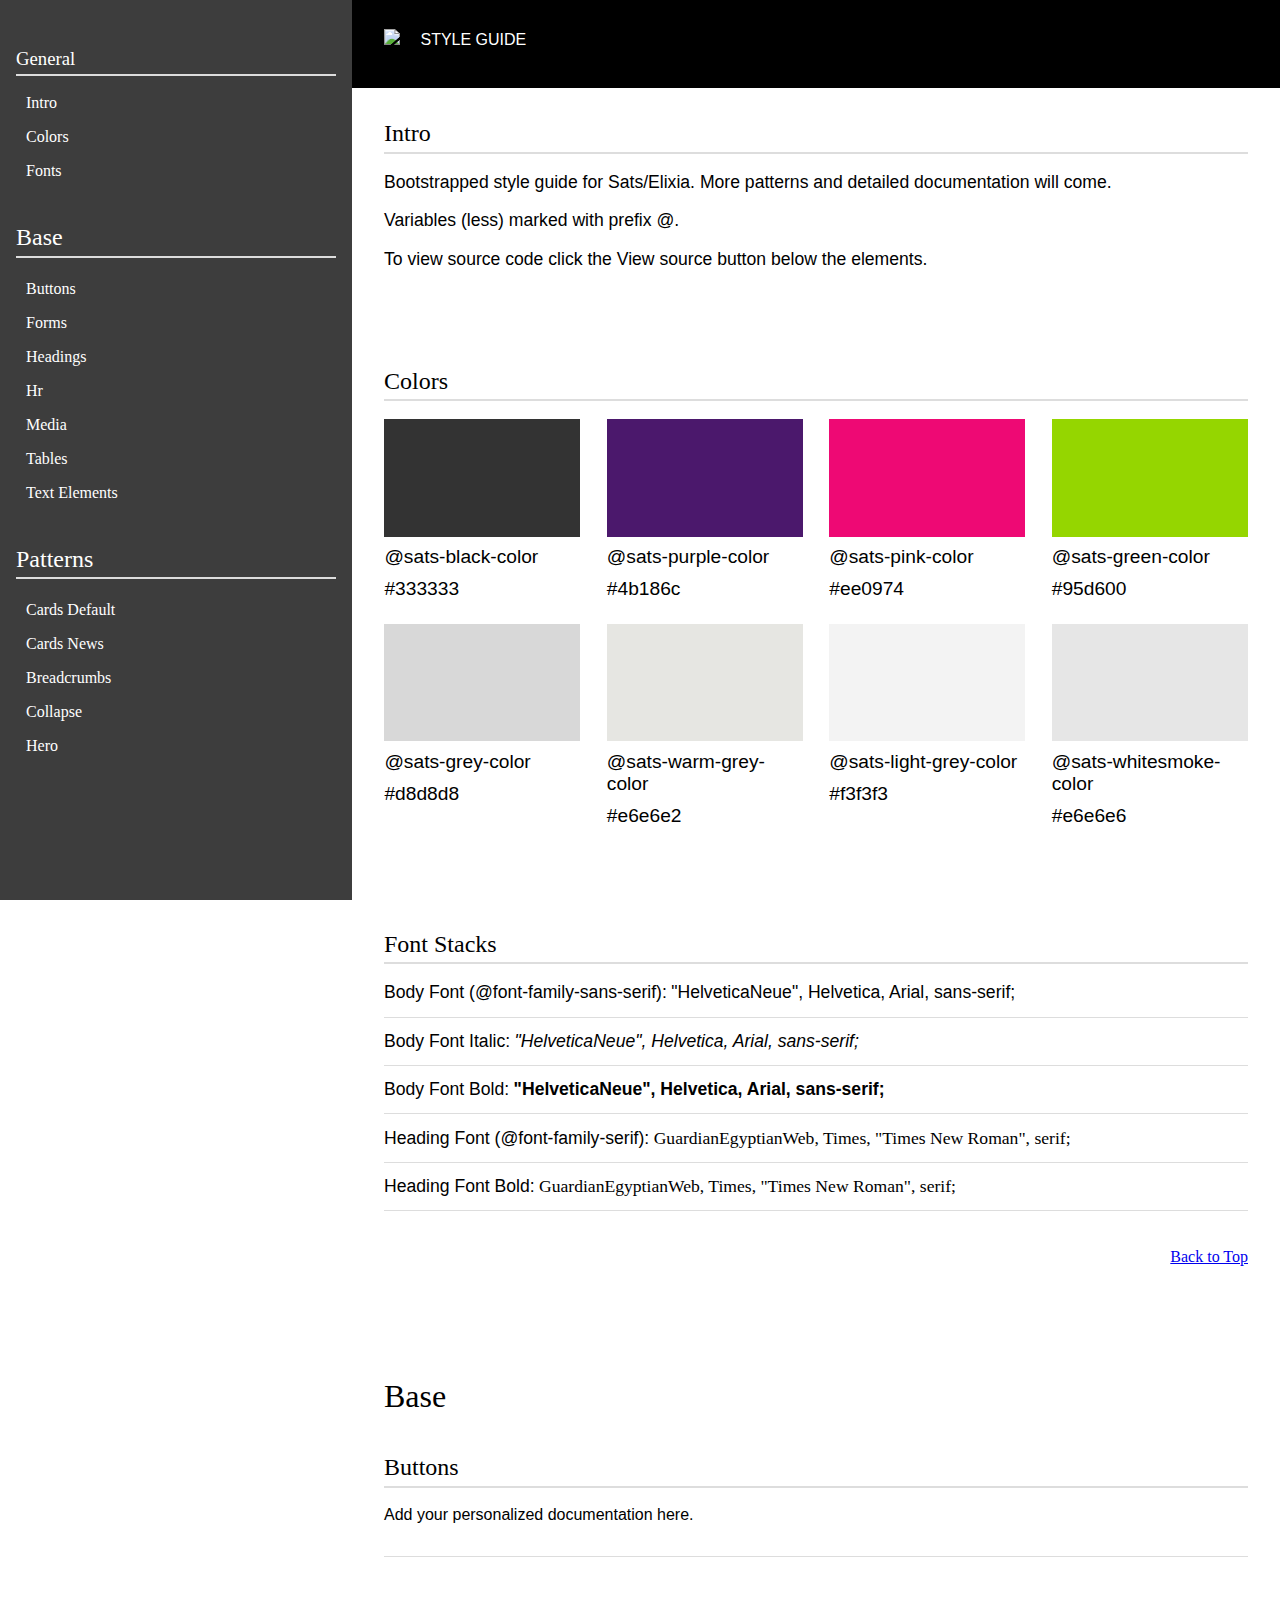
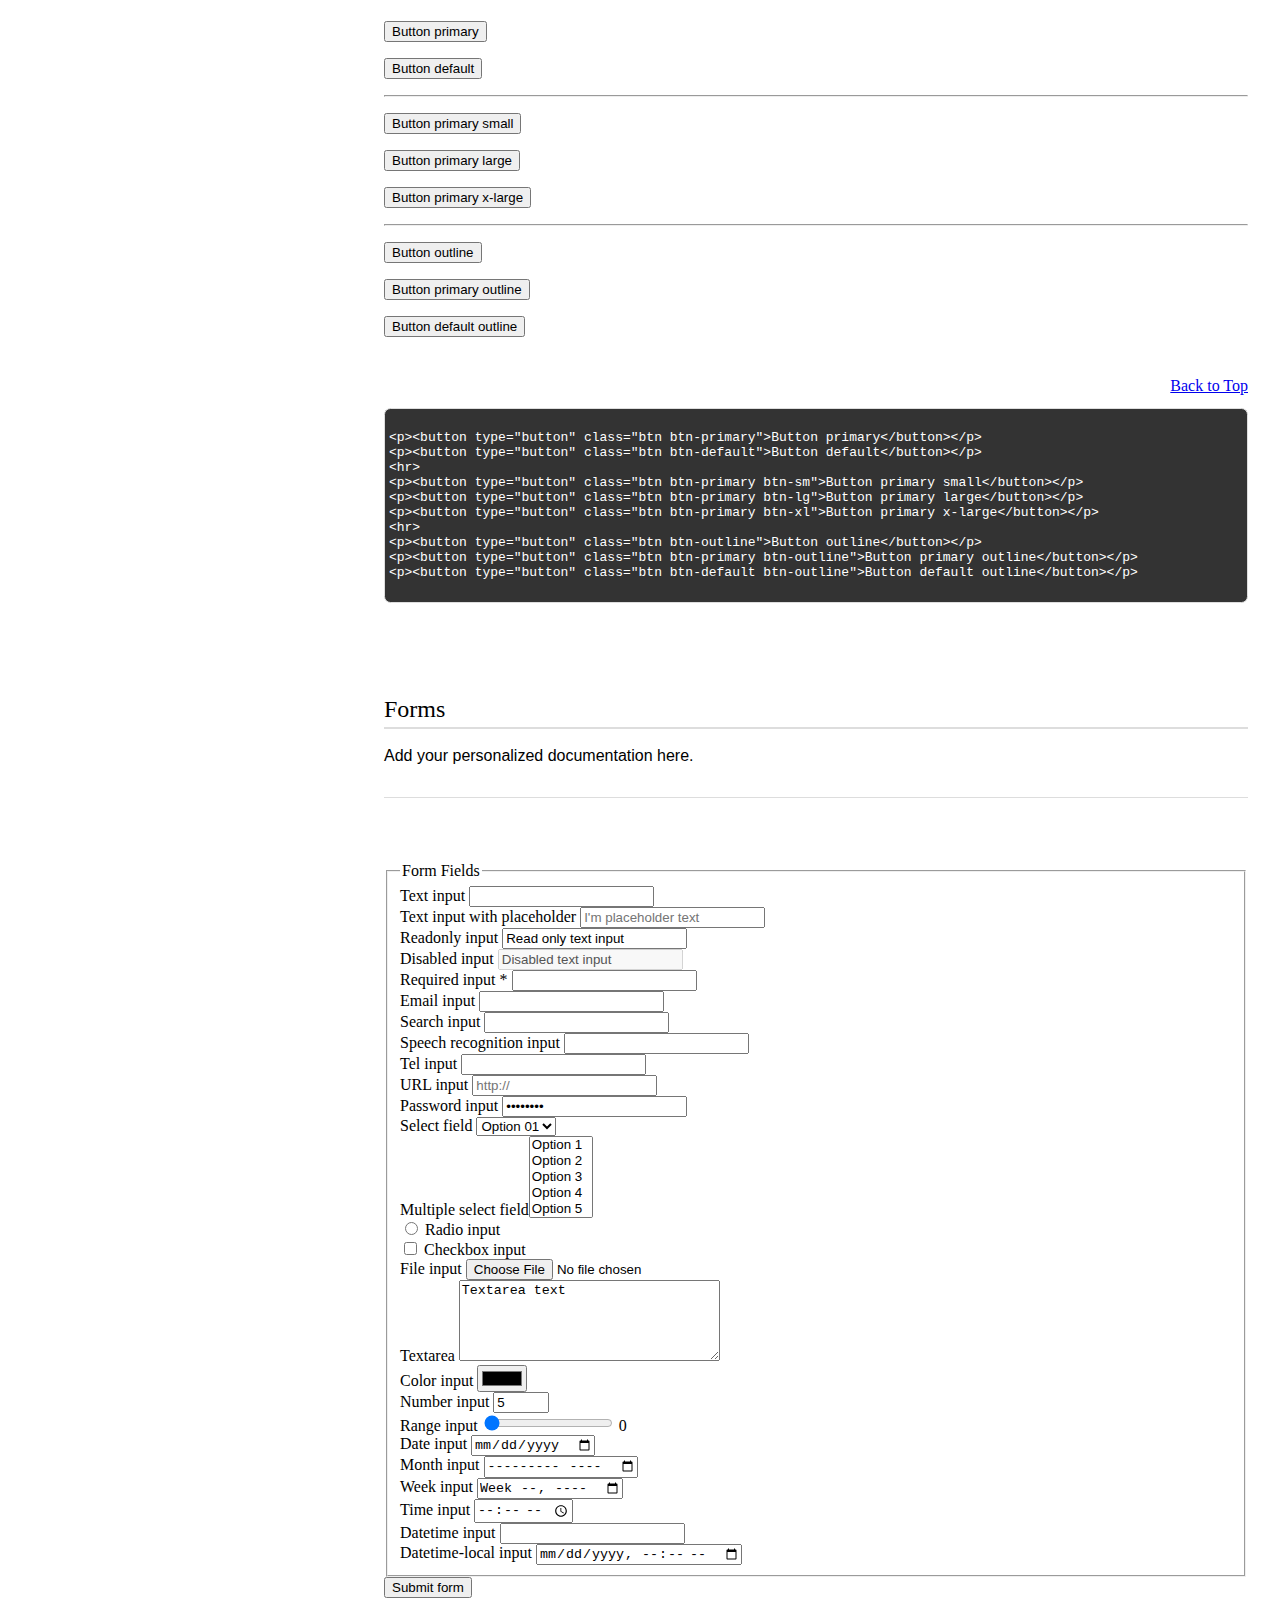
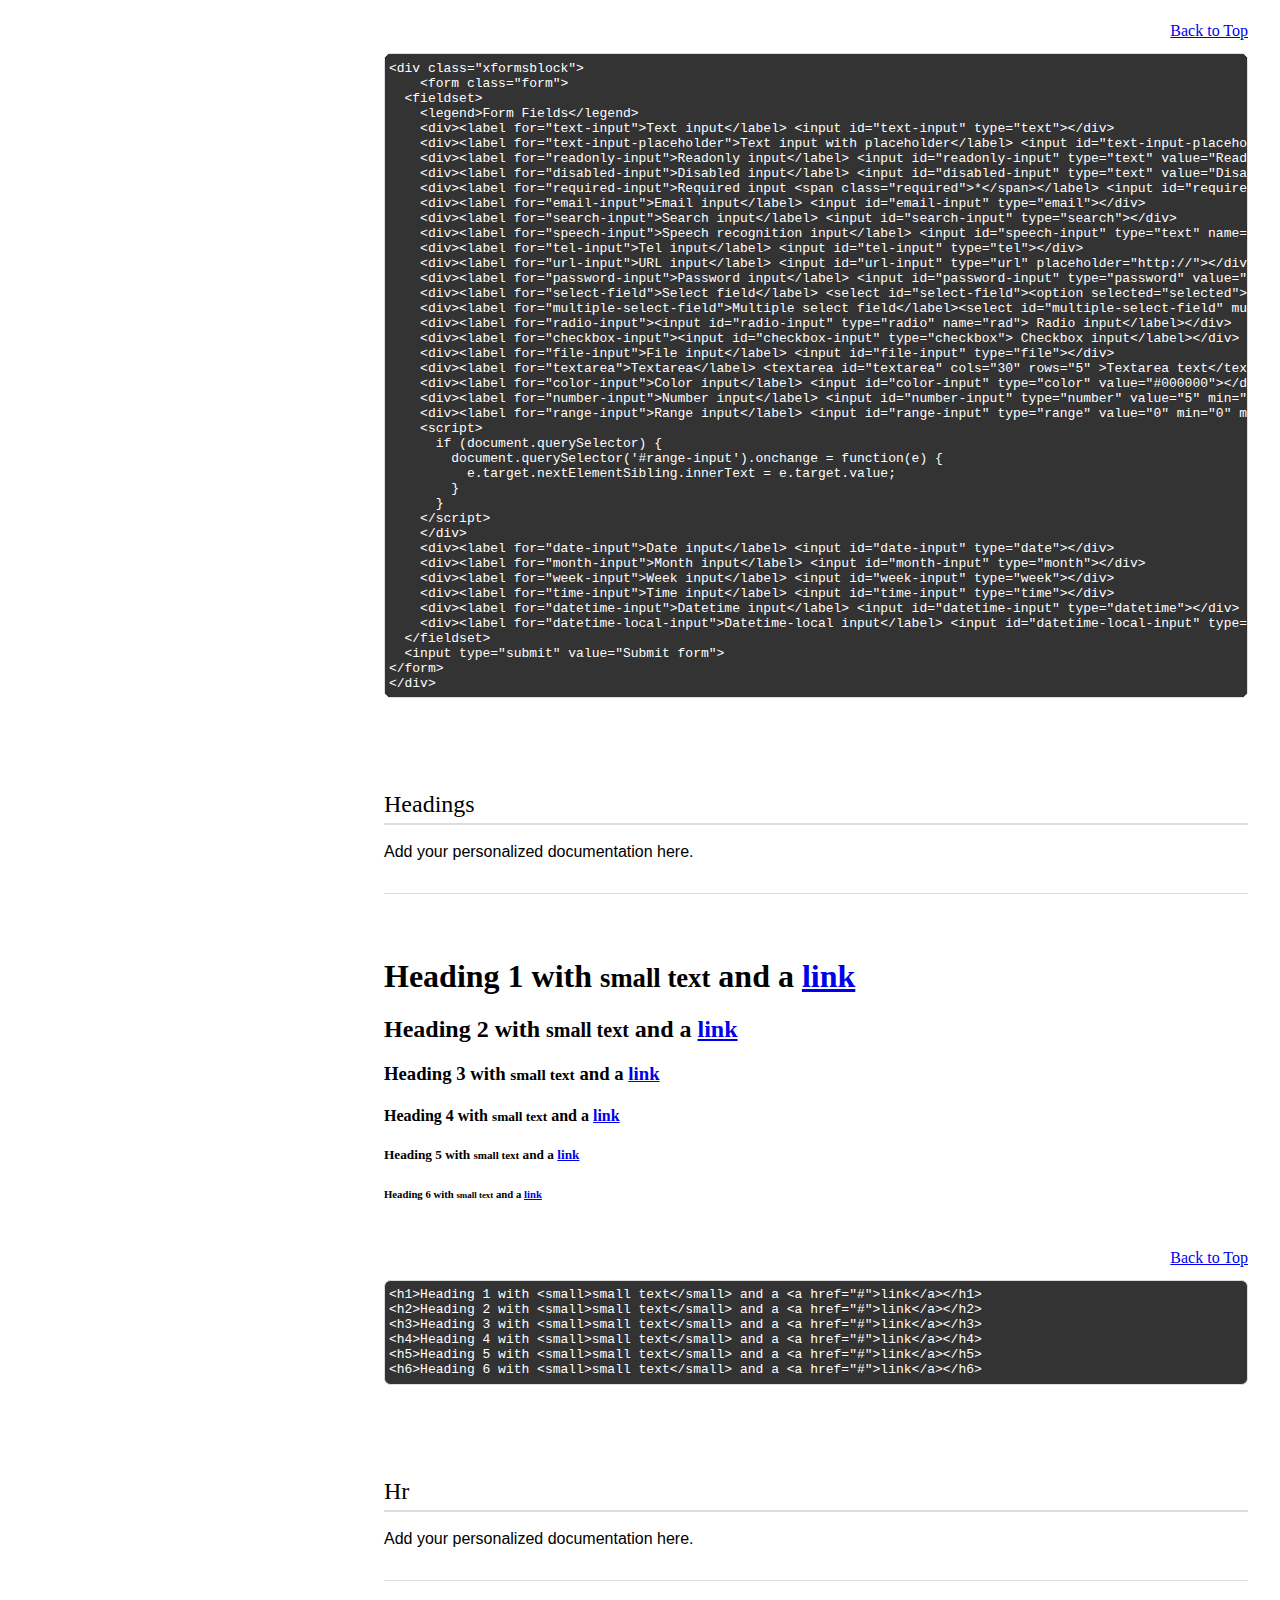
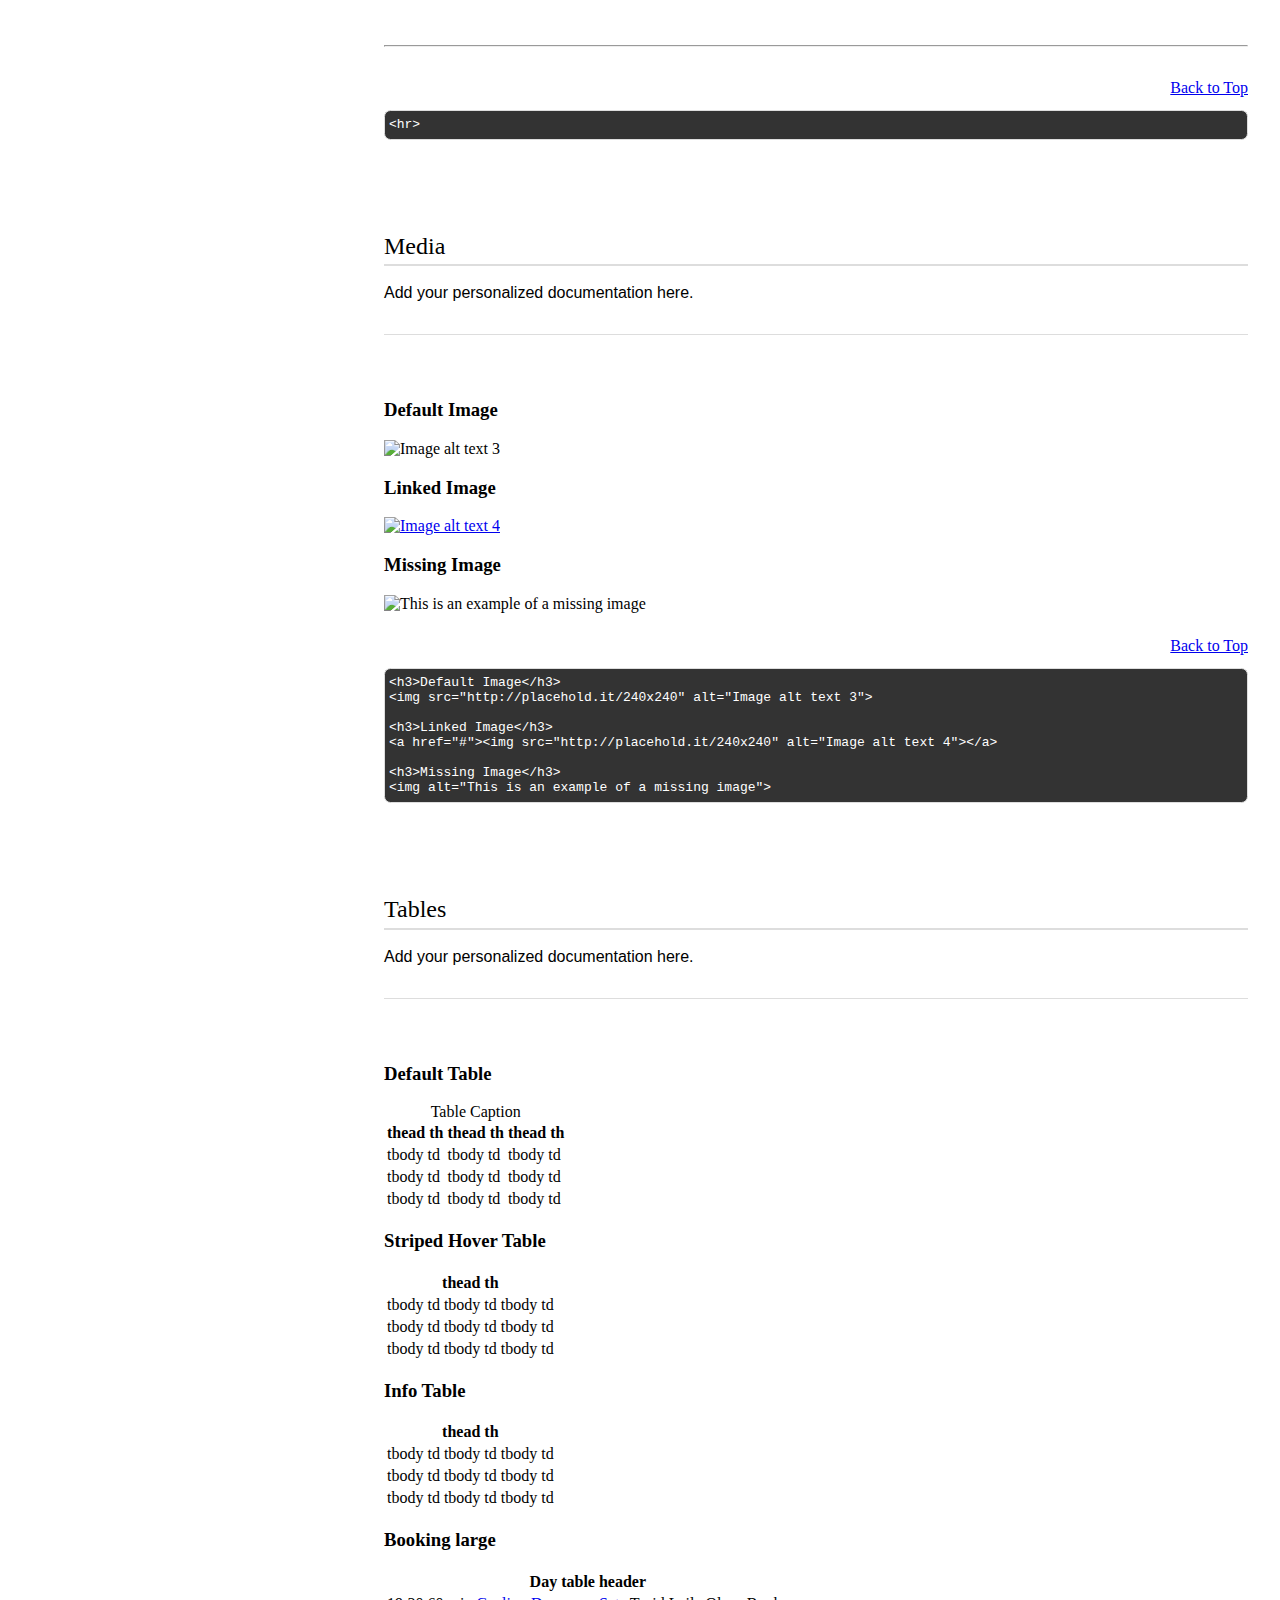
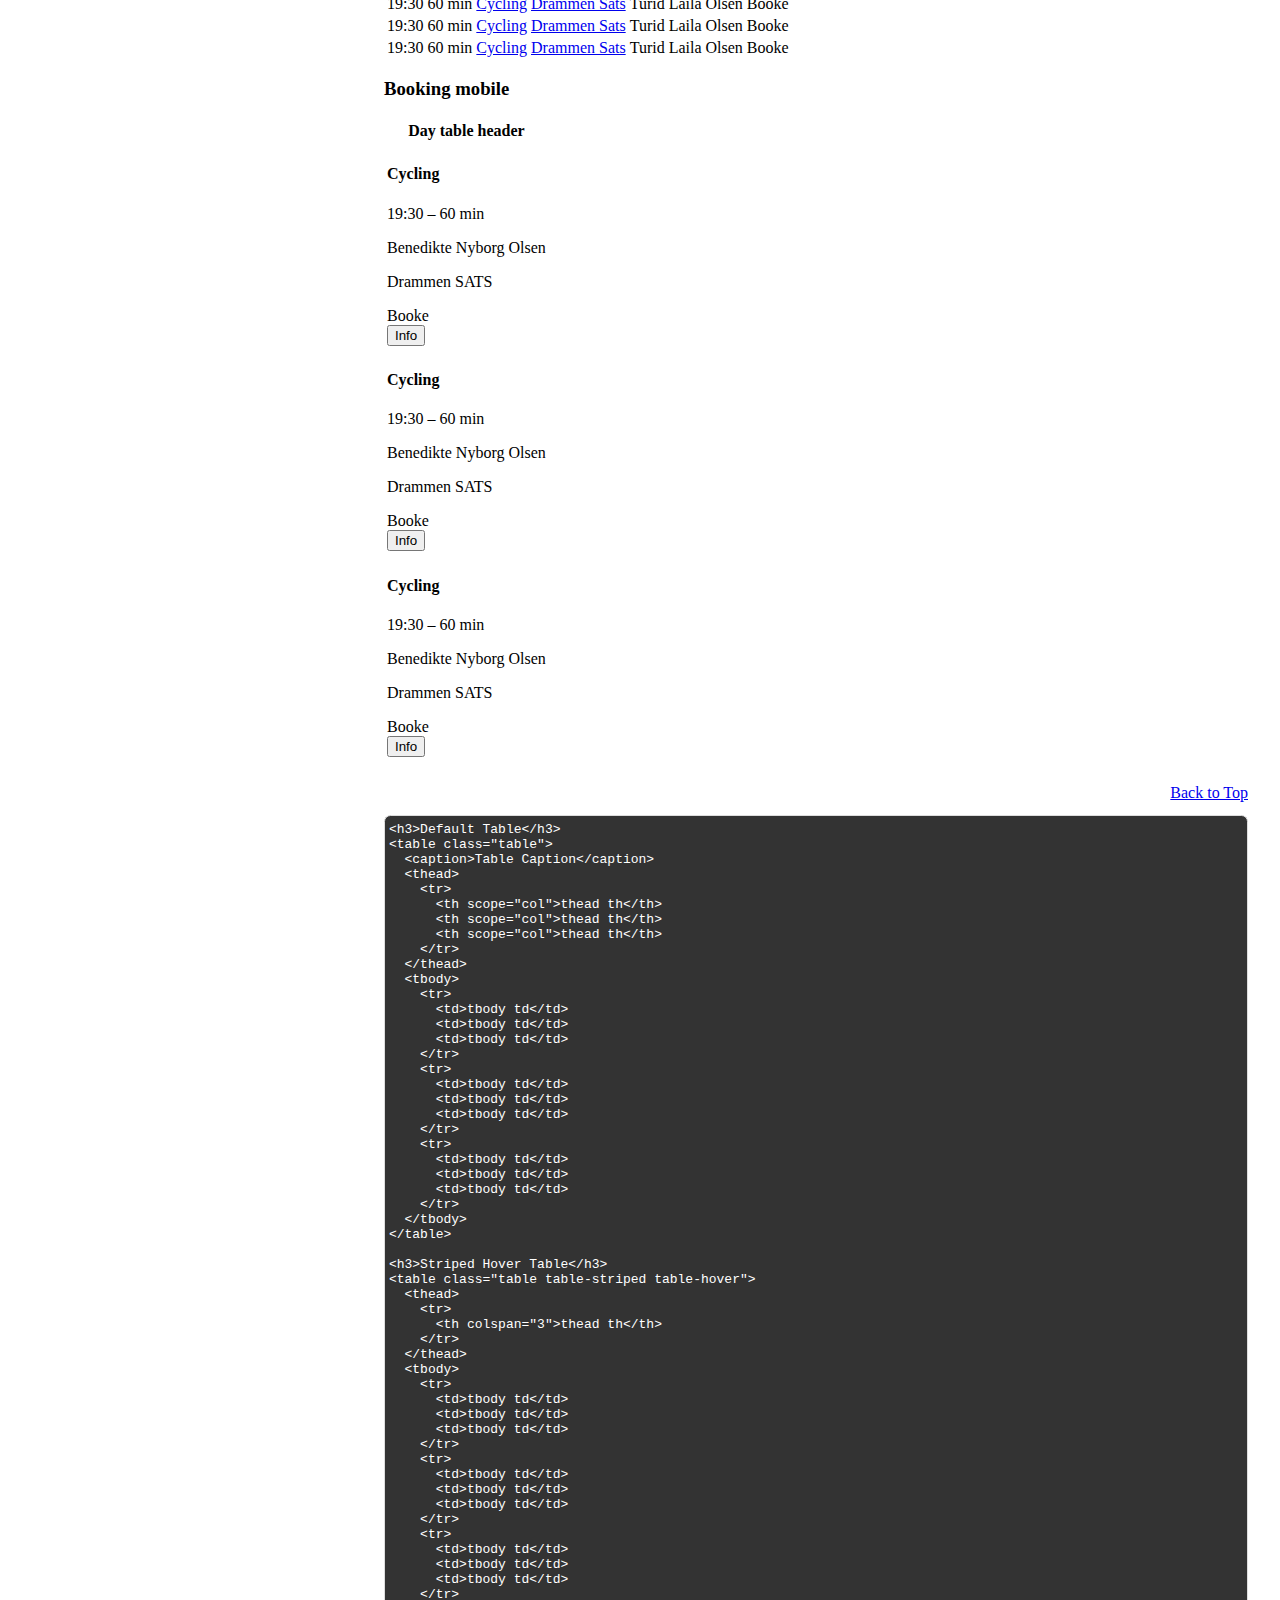
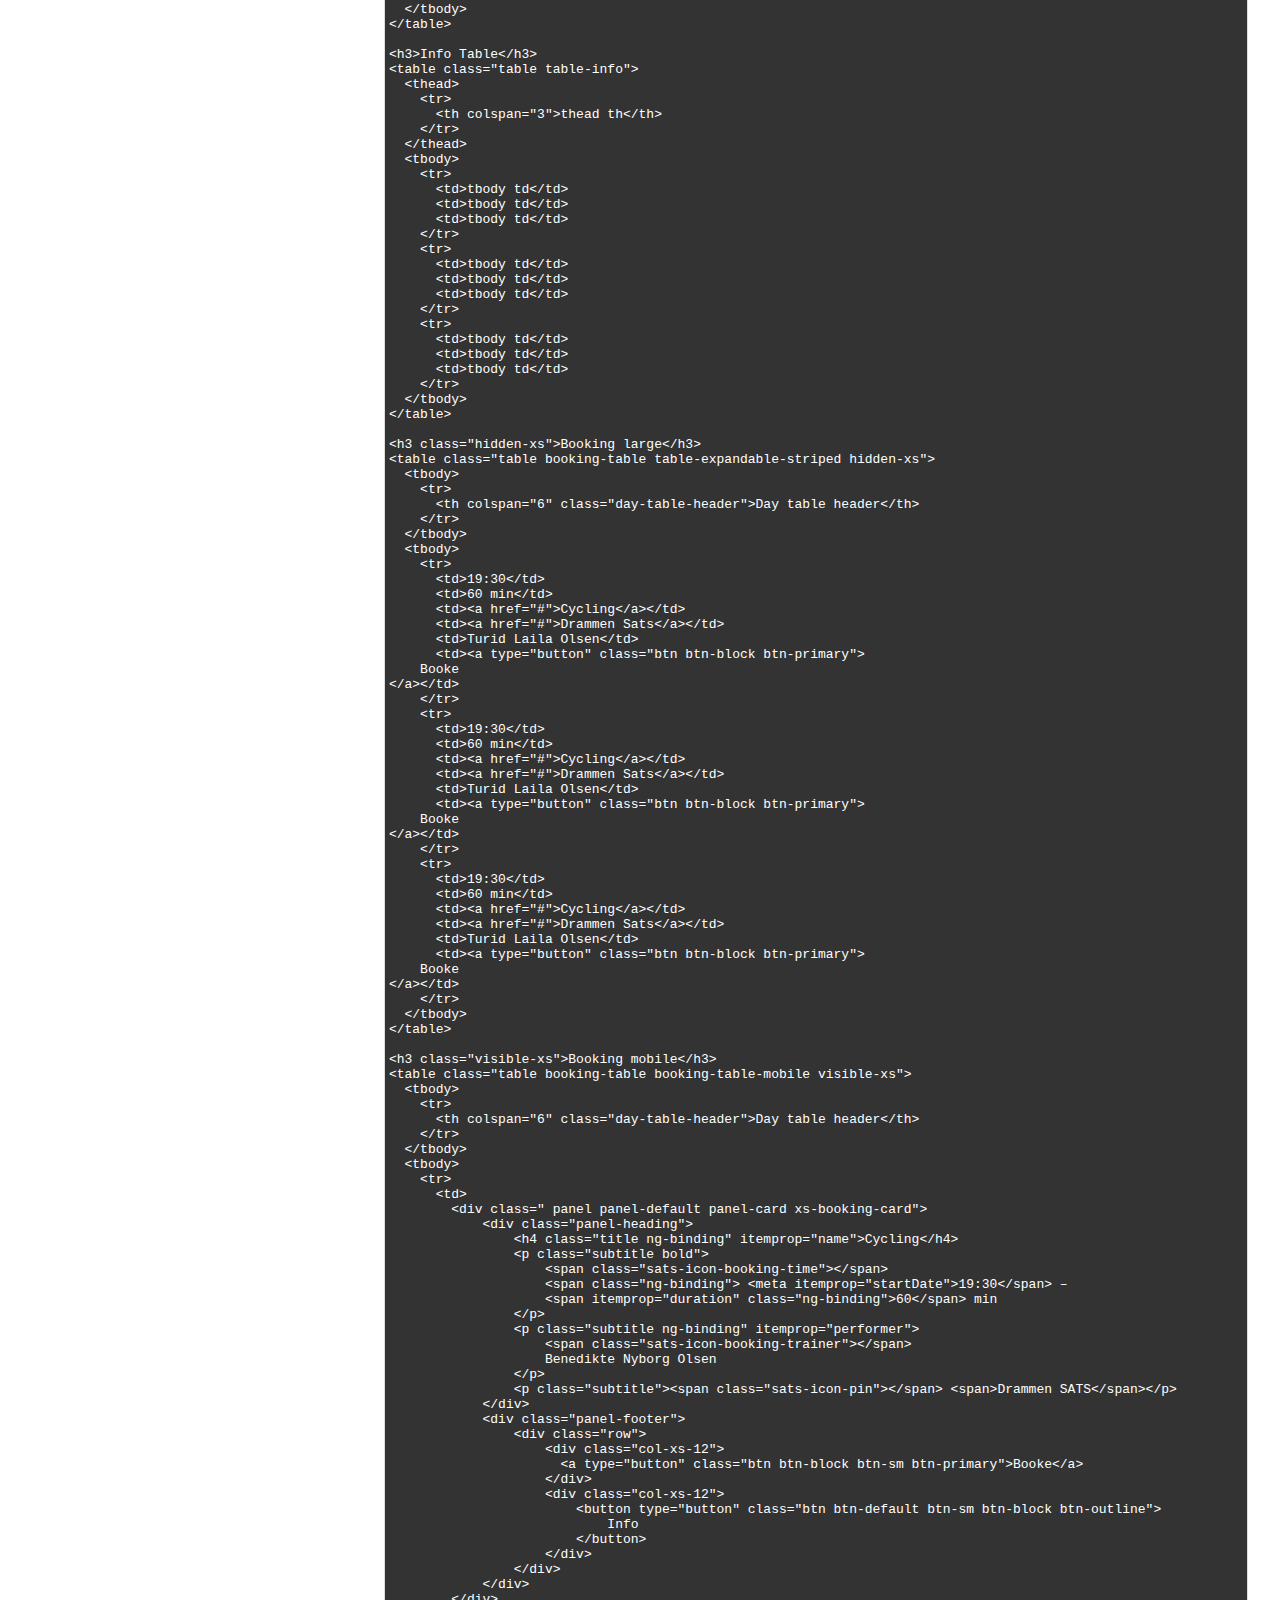
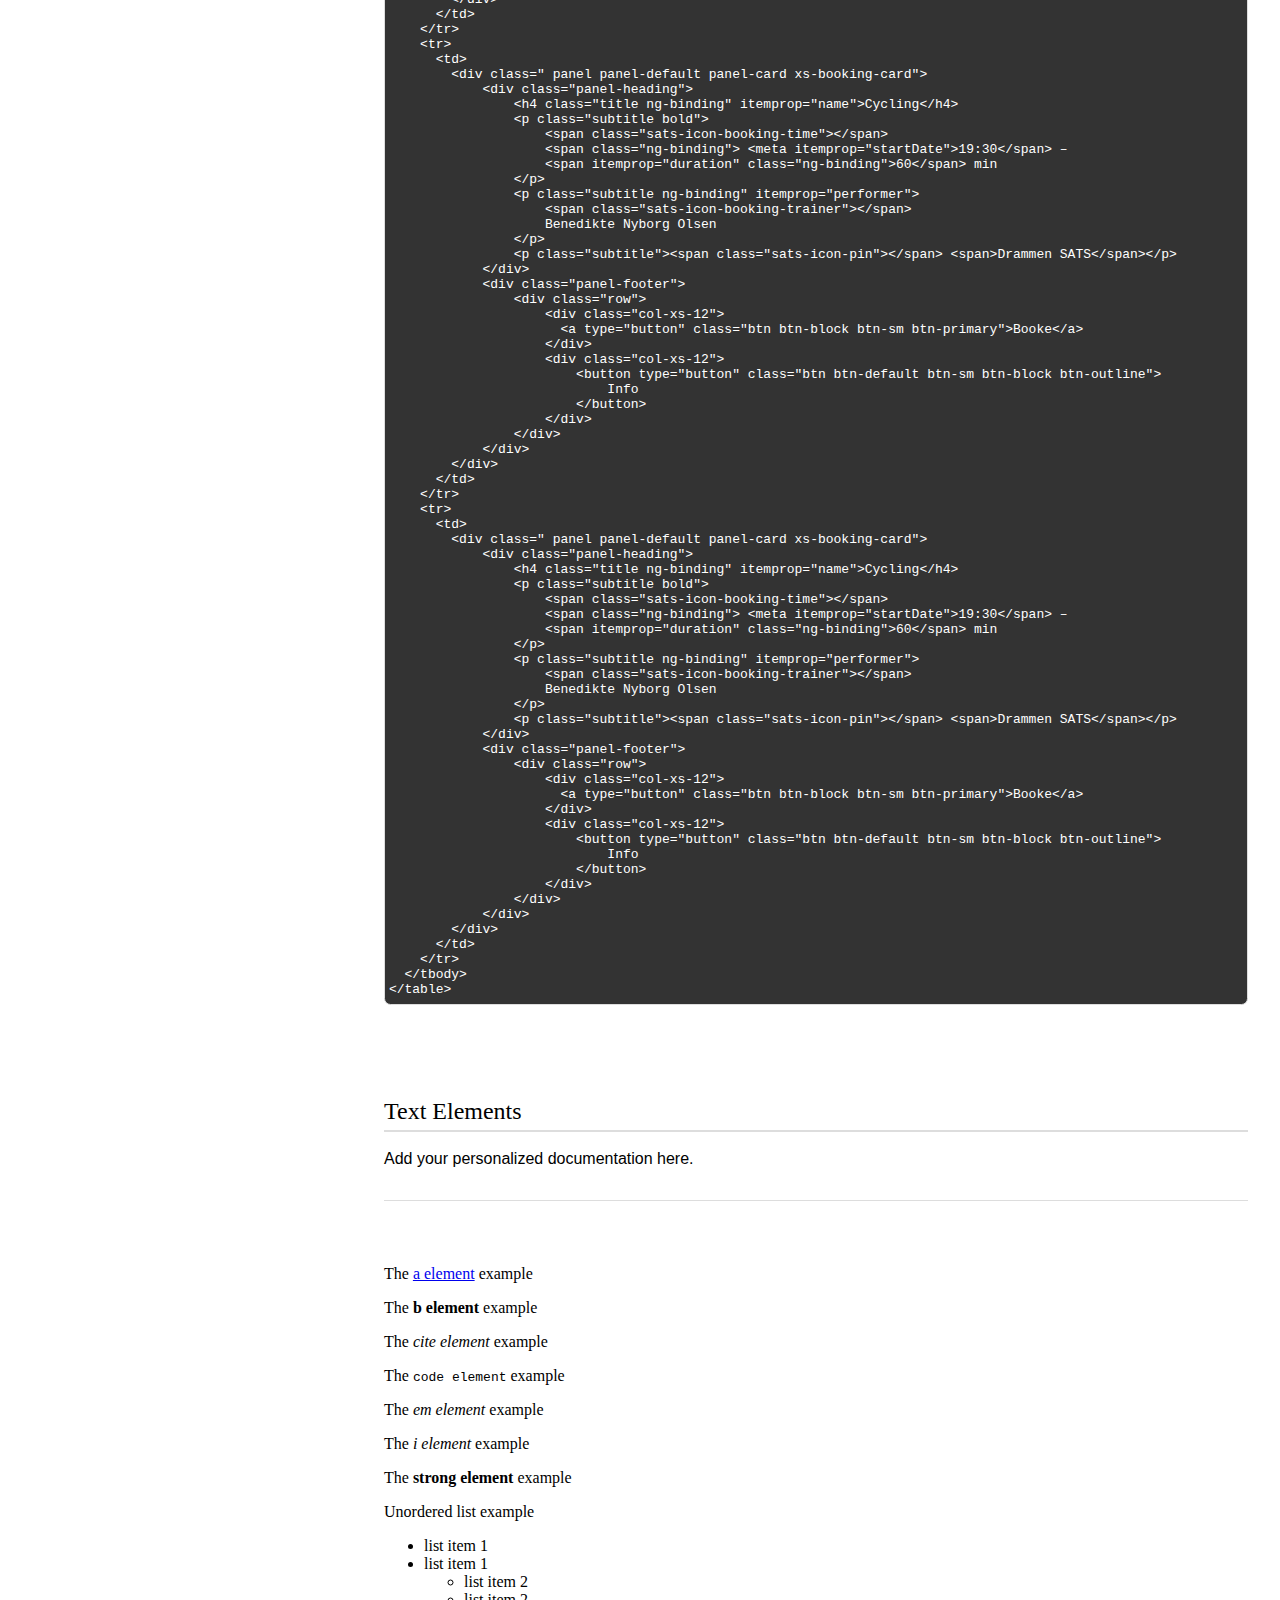
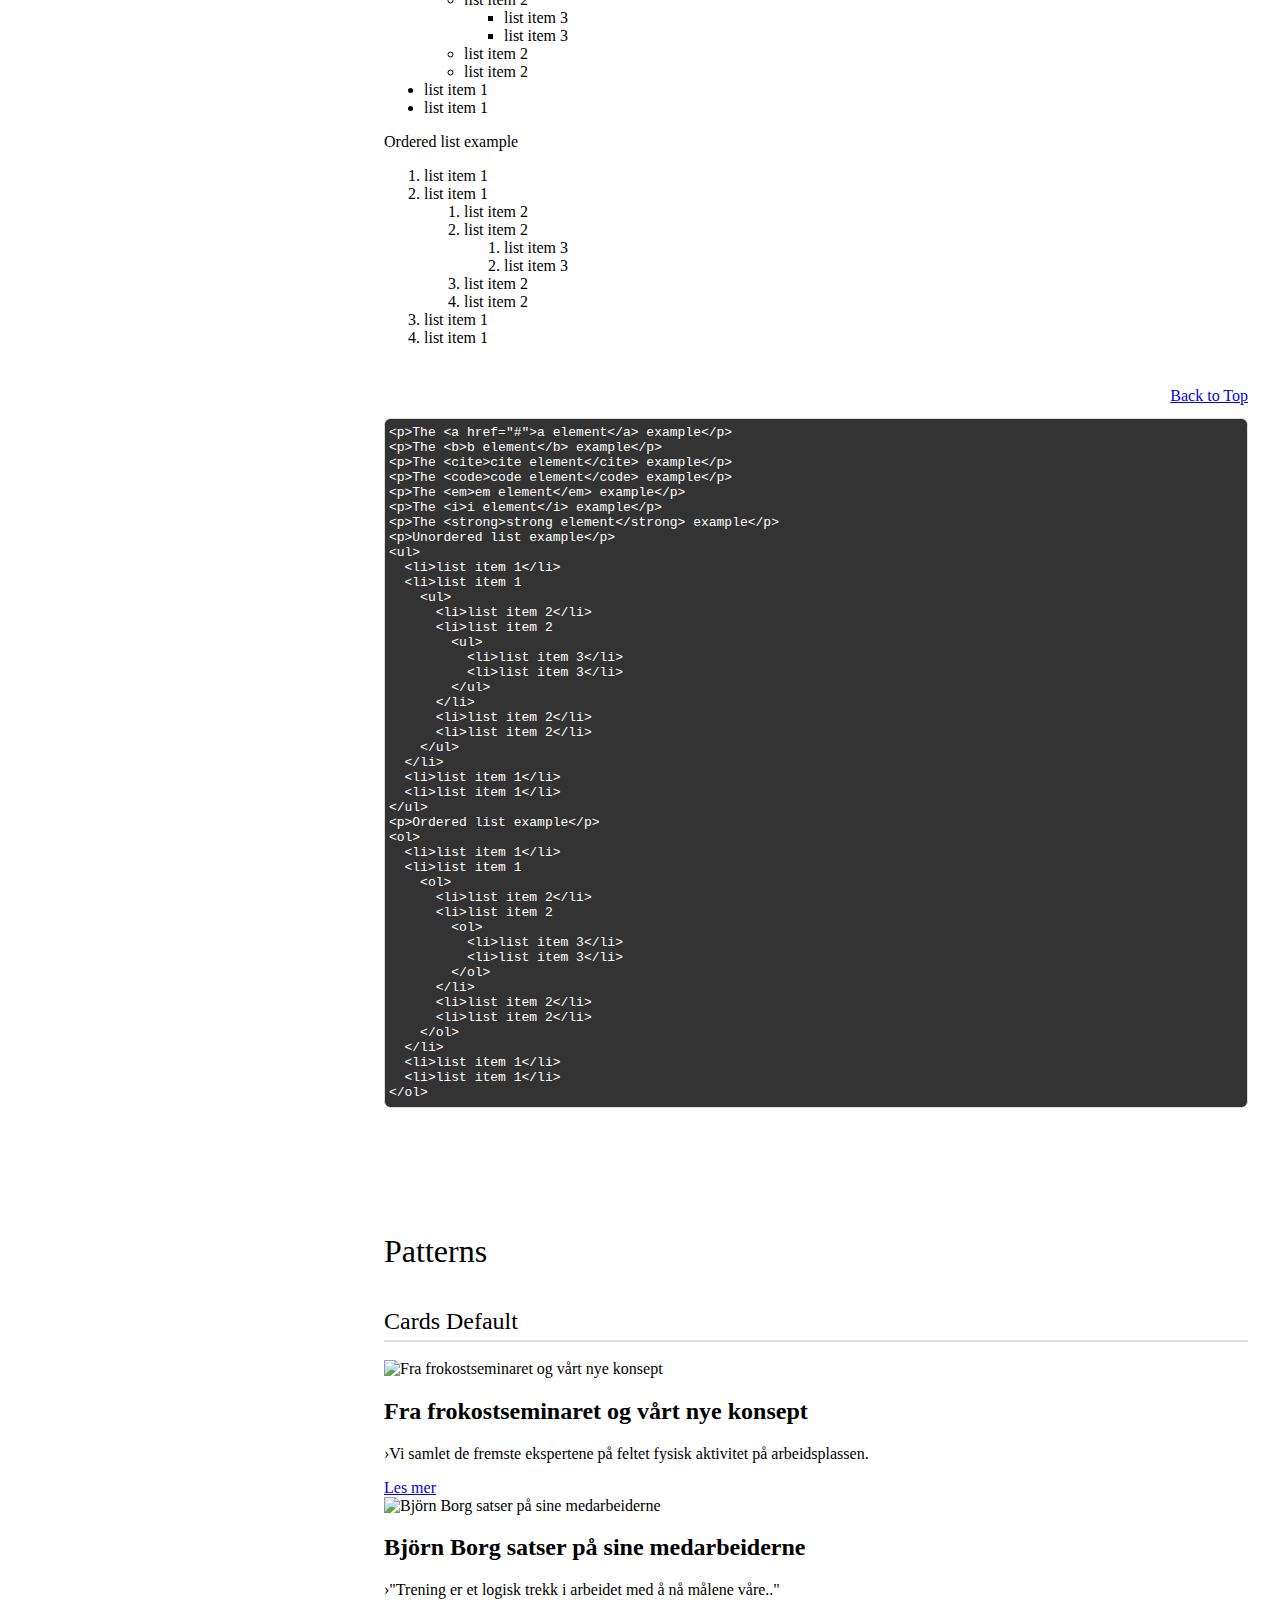
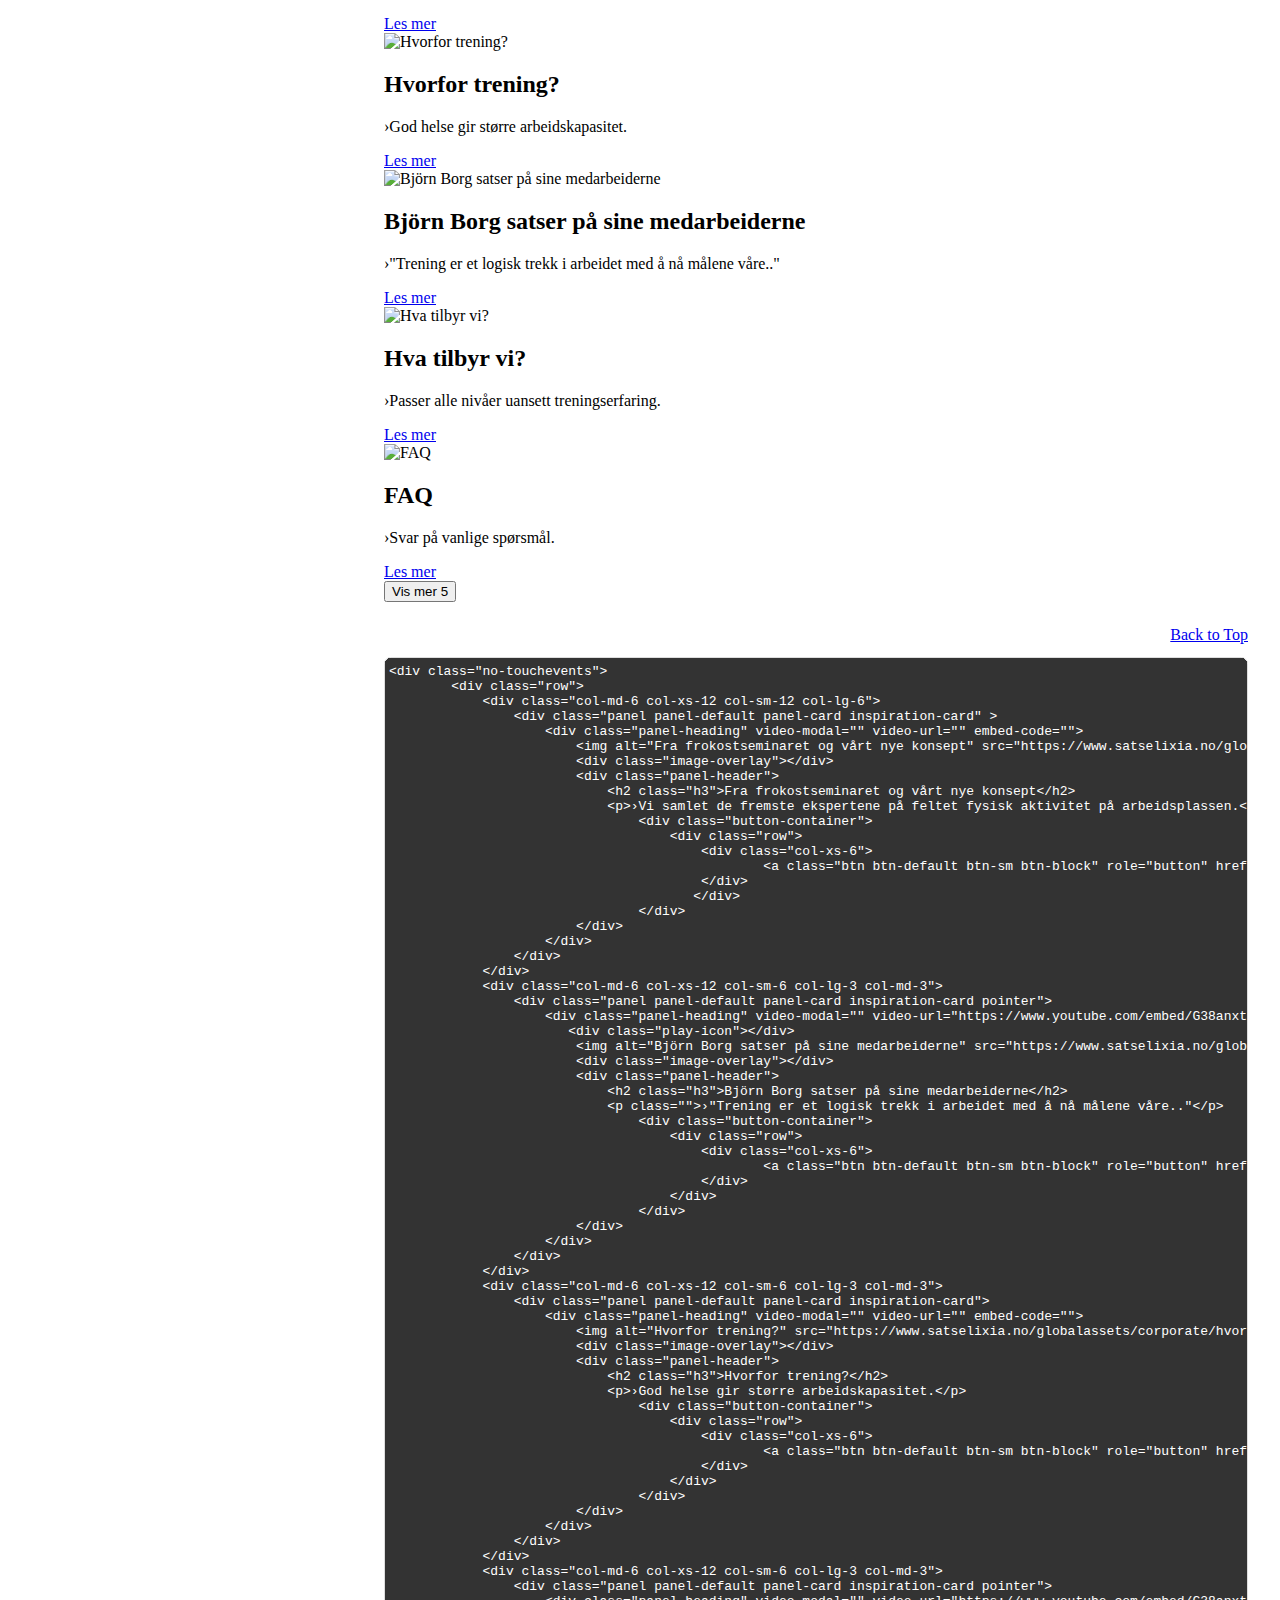
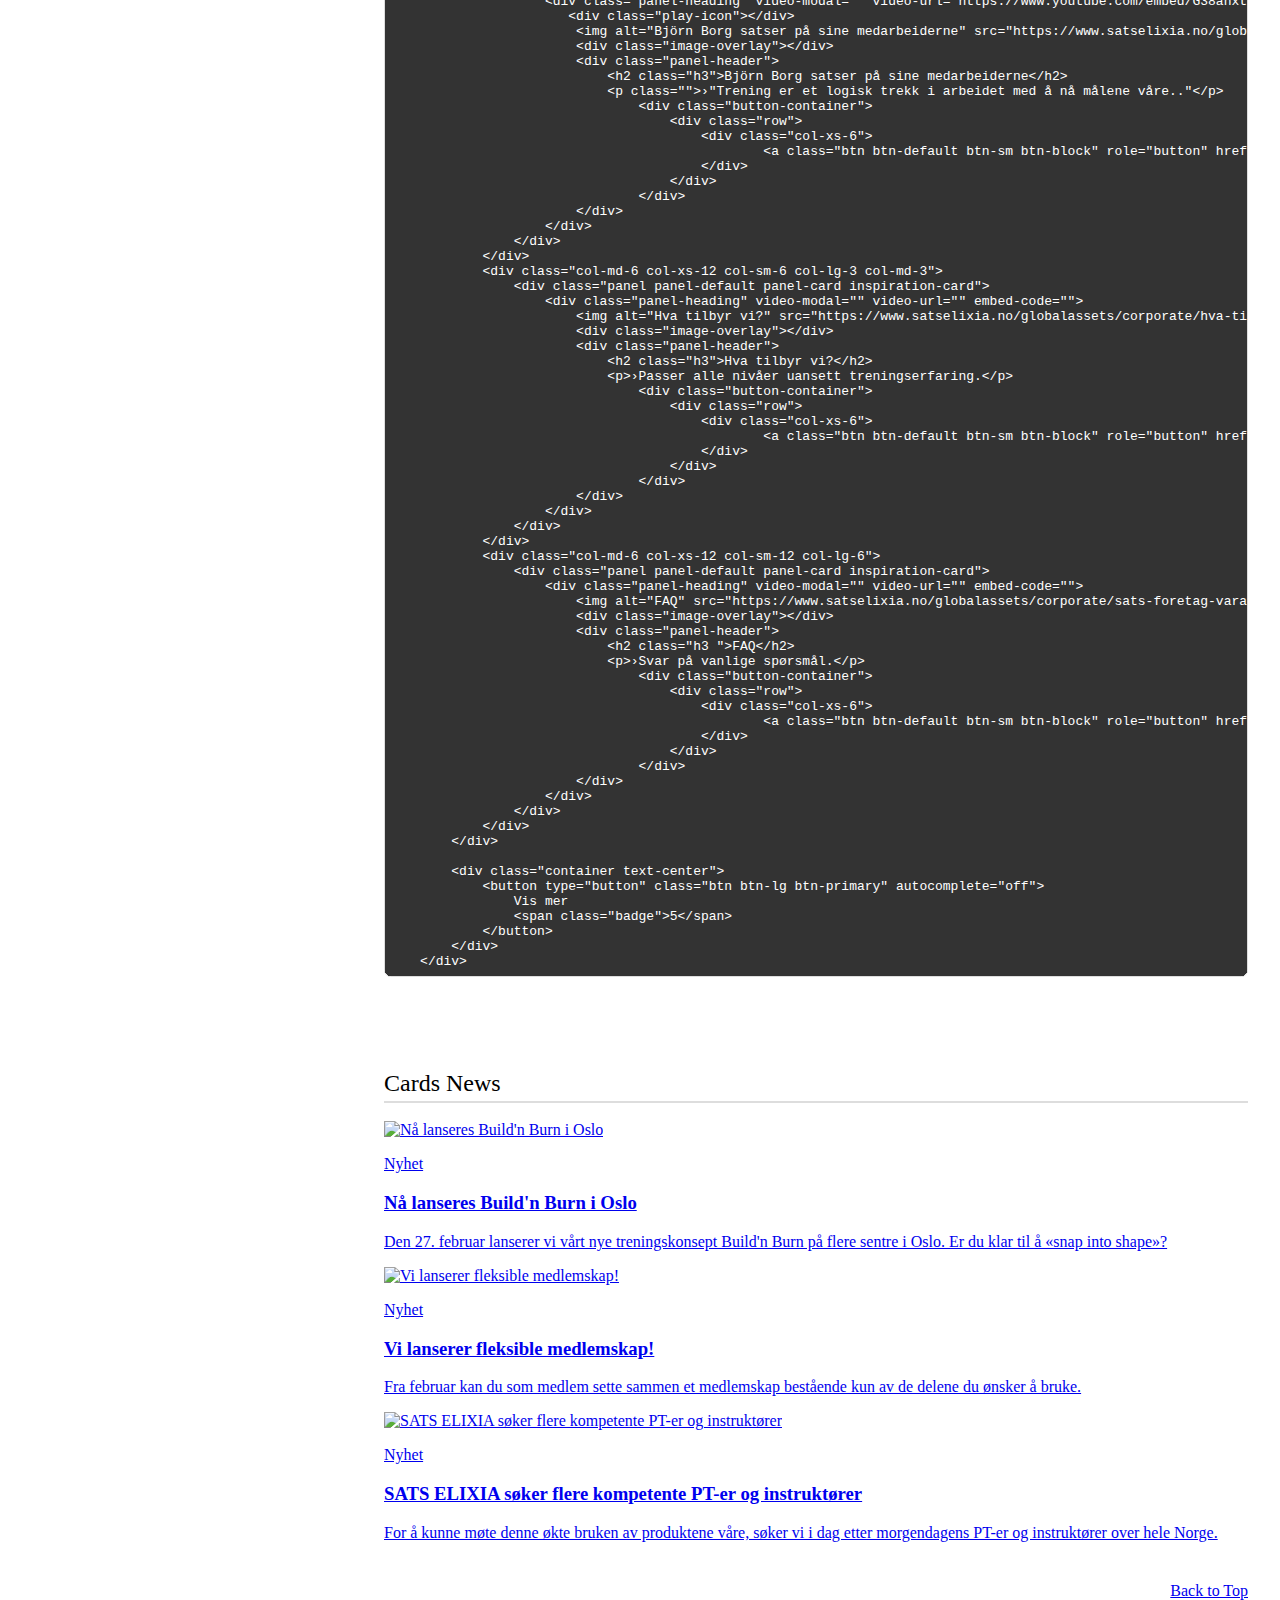
==== index.html @ de073712 "Added anchors, added more patterns, new index" ====
<!DOCTYPE html>
<html lang="en" class="no-js">
<head>
<meta charset="utf-8">
  <title>Style Guide Boilerplate</title>
  <meta name="viewport" content="width=device-width, initial-scale=1.0">
  <meta name="theme-color" content="#000000">

  <!-- Style Guide Boilerplate Styles -->
  <link rel="stylesheet" href="css/sg-style.css">
  <!--[if lt IE 9]><link rel="stylesheet" href="css/sg-style-old-ie.css"><![endif]-->

  <!-- https://github.com/sindresorhus/github-markdown-css -->
  <link rel="stylesheet" href="css/github-markdown.css">

  <!-- Replace below stylesheet with your own stylesheet -->
  <link rel="stylesheet" href="css/style.css">

  <!-- prism Syntax Highlighting Styles -->
  <link rel="stylesheet" href="vendor/prism/prism.css">
</head>
<body>
  <a href="#main" class="sg-visually-hidden sg-visually-hidden-focusable">Skip to main content</a>



  <div class="sg-wrapper sg-clearfix">
    <div id="nav" class="sg-sidebar" role="navigation">
      <h3 class="sg-h2 sg-subnav-title">General</h3>
      <ul class="sg-nav-group">
        <li>
          <a href="#sg-about">Intro</a>
        </li>
        <li>
          <a href="#sg-colors">Colors</a>
        </li>
        <li>
          <a href="#sg-fontStacks">Fonts</a>
        </li>
      </ul>

      <ul class="sg-nav-group"><li class="sg-subnav-parent"><h3 id="sg-markup-base" class="sg-h3 sg-title">base</h3><a class="sg-hash-link" href="#sg-markup-base"><span class="glyphicon glyphicon-link" aria-hidden="true"></span></a><ul class="sg-nav-group"><li><a href="#sg-markup-base-buttons-html">buttons</a></li><li><a href="#sg-markup-base-forms-html">forms</a></li><li><a href="#sg-markup-base-headings-html">headings</a></li><li><a href="#sg-markup-base-hr-html">hr</a></li><li><a href="#sg-markup-base-media-html">media</a></li><li><a href="#sg-markup-base-tables-html">tables</a></li><li><a href="#sg-markup-base-text-elements-html">text elements</a></li></ul></li><li class="sg-subnav-parent"><h3 id="sg-markup-patterns" class="sg-h3 sg-title">patterns</h3><a class="sg-hash-link" href="#sg-markup-patterns"><span class="glyphicon glyphicon-link" aria-hidden="true"></span></a><ul class="sg-nav-group"><li><a href="#sg-markup-patterns-Cards-default-html">Cards default</a></li><li><a href="#sg-markup-patterns-Cards-news-html">Cards news</a></li><li><a href="#sg-markup-patterns-breadcrumbs-html">breadcrumbs</a></li><li><a href="#sg-markup-patterns-collapse-html">collapse</a></li><li><a href="#sg-markup-patterns-hero-html">hero</a></li></ul></li></ul>    </div><!--/.sg-sidebar-->

    <div id="main" class="sg-main container" role="main">
        <div id="top" class="sg-header" role="banner">
    <div class="sg-container">
      <h1 class="sg-logo"><img src="https://www.satselixia.no/Images/SATS/logo-no.svg" />
        <span class="sg-logo-full">STYLE GUIDE</span>
      </h1>
      <button type="button" class="sg-nav-toggle">Menu</button>
    </div>
  </div><!--/.sg-header-->
      <div class="sg-container">
        <div class="sg-info">
          <div class="sg-about sg-section">
            <h2 id="sg-about" class="sg-h2">Intro</h2>
            <p>Bootstrapped style guide for Sats/Elixia. More patterns and detailed documentation will come.</p>
            <p>Variables (less) marked with prefix @.</p>
            <p>To view source code click the View source button below the elements.</p>
          </div><!--/.sg-about-->

          <!-- Manually add your UI colors here. -->
          <div class="sg-colors sg-section">
            <h2 id="sg-colors" class="sg-h2">Colors</h2>
            <div class="sg-color-grid">
              <div class="sg-color">
                <div class="sg-color-swatch" style="background-color: #333333;"></div>
                <div class="sg-color-name">@sats-black-color</div>
                <div class="sg-color-value">#333333</div>
              </div>
              <div class="sg-color">
                <div class="sg-color-swatch" style="background-color: #4b186c;"></div>
                <div class="sg-color-name">@sats-purple-color</div>
                <div class="sg-color-value">#4b186c</div>
              </div>
              <div class="sg-color">
                <div class="sg-color-swatch" style="background-color: #ee0974;"></div>
                <div class="sg-color-name">@sats-pink-color</div>
                <div class="sg-color-value">#ee0974</div>
              </div>
              <div class="sg-color">
                <div class="sg-color-swatch" style="background-color: #95d600;"></div>
                <div class="sg-color-name">@sats-green-color</div>
                <div class="sg-color-value">#95d600</div>
              </div>
            </div><!--/.sg-color-grid-->
            <div class="sg-color-grid">
              <div class="sg-color">
                <div class="sg-color-swatch" style="background-color: #d8d8d8;"></div>
                <div class="sg-color-name">@sats-grey-color</div>
                <div class="sg-color-value">#d8d8d8</div>
              </div>
              <div class="sg-color">
                <div class="sg-color-swatch" style="background-color: #e6e6e2;"></div>
                <div class="sg-color-name">@sats-warm-grey-color</div>
                <div class="sg-color-value">#e6e6e2</div>
              </div>
              <div class="sg-color">
                <div class="sg-color-swatch" style="background-color: #f3f3f3;"></div>
                <div class="sg-color-name">@sats-light-grey-color</div>
                <div class="sg-color-value">#f3f3f3</div>
              </div>
              <div class="sg-color">
                <div class="sg-color-swatch" style="background-color: #e6e6e6;"></div>
                <div class="sg-color-name">@sats-whitesmoke-color</div>
                <div class="sg-color-value">#e6e6e6</div>
              </div>
            
            </div><!--/.sg-color-grid-->
          </div><!--/.sg-colors-->

          <!-- Manually add your fonts here. -->
          <div class="sg-font-stacks sg-section">
            <h2 id="sg-fontStacks" class="sg-h2">Font Stacks</h2>
            <dl class="sg-font-list">
              <dt>Body Font (@font-family-sans-serif):</dt>
              <dd style='font-family: "HelveticaNeue", Helvetica, Arial, sans-serif;'>"HelveticaNeue", Helvetica, Arial, sans-serif;</dd>

              <dt>Body Font Italic:</dt>
              <dd style='font-family: "HelveticaNeue", Helvetica, Arial, sans-serif; font-style: italic;'>"HelveticaNeue", Helvetica, Arial, sans-serif;</dd>

              <dt>Body Font Bold:</dt>
              <dd style='font-family: "HelveticaNeue", Helvetica, Arial, sans-serif; font-weight: 800;'>"HelveticaNeue", Helvetica, Arial, sans-serif;</dd>

              <dt>Heading Font (@font-family-serif):</dt>
              <dd style='font-family: "GuardianEgyptianWeb", Times, "Times New Roman", serif; font-weight: 300'>GuardianEgyptianWeb, Times, "Times New Roman", serif;</dd>

              <dt>Heading Font Bold:</dt>
              <dd style='font-family: "GuardianEgyptianWeb", Times, "Times New Roman", serif; font-weight: 500;'>GuardianEgyptianWeb, Times, "Times New Roman", serif;</dd>
            </dl>
            <div class="sg-markup-controls"><a class="sg-btn--top" href="#top">Back to Top</a></div>
          </div><!--/.sg-font-stacks-->
        </div><!--/.sg-info-->

        <div class="sg-section-group"><h1 id="sg-markup-base" class="sg-h1 sg-title">base</h1><a class="sg-hash-link" href="#sg-markup-base"><span class="glyphicon glyphicon-link" aria-hidden="true"></span></a><div class="sg-section-group"><div class="sg-section"><h2 id="sg-markup-base-buttons-html" class="sg-h2 sg-title">buttons</h2><a class="sg-hash-link" href="#sg-markup-base-buttons-html"><span class="glyphicon glyphicon-link" aria-hidden="true"></span></a><div class="sg-sub-section sg-doc"><div class="markdown-body"><p>Add your personalized documentation here.</p></div></div><div class="sg-sub-section sg-example">
<p><button type="button" class="btn btn-primary">Button primary</button></p>
<p><button type="button" class="btn btn-default">Button default</button></p>
<hr>
<p><button type="button" class="btn btn-primary btn-sm">Button primary small</button></p>
<p><button type="button" class="btn btn-primary btn-lg">Button primary large</button></p>
<p><button type="button" class="btn btn-primary btn-xl">Button primary x-large</button></p>
<hr>
<p><button type="button" class="btn btn-outline">Button outline</button></p>
<p><button type="button" class="btn btn-primary btn-outline">Button primary outline</button></p>
<p><button type="button" class="btn btn-default btn-outline">Button default outline</button></p>

</div><div class="sg-sub-section"><div class="sg-markup-controls"><button type="button" class="sg-btn sg-btn--source">View Source</button><a class="sg-btn--top" href="#top">Back to Top</a></div><div class="sg-source"><button type="button" class="sg-btn sg-btn--select">Copy Source</button><pre class="line-numbers"><code class="language-markup">
&lt;p&gt;&lt;button type=&quot;button&quot; class=&quot;btn btn-primary&quot;&gt;Button primary&lt;/button&gt;&lt;/p&gt;
&lt;p&gt;&lt;button type=&quot;button&quot; class=&quot;btn btn-default&quot;&gt;Button default&lt;/button&gt;&lt;/p&gt;
&lt;hr&gt;
&lt;p&gt;&lt;button type=&quot;button&quot; class=&quot;btn btn-primary btn-sm&quot;&gt;Button primary small&lt;/button&gt;&lt;/p&gt;
&lt;p&gt;&lt;button type=&quot;button&quot; class=&quot;btn btn-primary btn-lg&quot;&gt;Button primary large&lt;/button&gt;&lt;/p&gt;
&lt;p&gt;&lt;button type=&quot;button&quot; class=&quot;btn btn-primary btn-xl&quot;&gt;Button primary x-large&lt;/button&gt;&lt;/p&gt;
&lt;hr&gt;
&lt;p&gt;&lt;button type=&quot;button&quot; class=&quot;btn btn-outline&quot;&gt;Button outline&lt;/button&gt;&lt;/p&gt;
&lt;p&gt;&lt;button type=&quot;button&quot; class=&quot;btn btn-primary btn-outline&quot;&gt;Button primary outline&lt;/button&gt;&lt;/p&gt;
&lt;p&gt;&lt;button type=&quot;button&quot; class=&quot;btn btn-default btn-outline&quot;&gt;Button default outline&lt;/button&gt;&lt;/p&gt;

</code></pre></div></div></div><div class="sg-section"><h2 id="sg-markup-base-forms-html" class="sg-h2 sg-title">forms</h2><a class="sg-hash-link" href="#sg-markup-base-forms-html"><span class="glyphicon glyphicon-link" aria-hidden="true"></span></a><div class="sg-sub-section sg-doc"><div class="markdown-body"><p>Add your personalized documentation here.</p></div></div><div class="sg-sub-section sg-example"><div class="xformsblock">
    <form class="form">
  <fieldset>
    <legend>Form Fields</legend>
    <div><label for="text-input">Text input</label> <input id="text-input" type="text"></div>
    <div><label for="text-input-placeholder">Text input with placeholder</label> <input id="text-input-placeholder" type="text" placeholder="I'm placeholder text"></div>
    <div><label for="readonly-input">Readonly input</label> <input id="readonly-input" type="text" value="Read only text input" readonly></div>
    <div><label for="disabled-input">Disabled input</label> <input id="disabled-input" type="text" value="Disabled text input" disabled></div>
    <div><label for="required-input">Required input <span class="required">*</span></label> <input id="required-input" type="text" required aria-required="true"></div>
    <div><label for="email-input">Email input</label> <input id="email-input" type="email"></div>
    <div><label for="search-input">Search input</label> <input id="search-input" type="search"></div>
    <div><label for="speech-input">Speech recognition input</label> <input id="speech-input" type="text" name="speech" x-webkit-speech=""></div>
    <div><label for="tel-input">Tel input</label> <input id="tel-input" type="tel"></div>
    <div><label for="url-input">URL input</label> <input id="url-input" type="url" placeholder="http://"></div>
    <div><label for="password-input">Password input</label> <input id="password-input" type="password" value="password"></div>
    <div><label for="select-field">Select field</label> <select id="select-field"><option selected="selected">Option 01</option><option>Option 02</option></select></div>
    <div><label for="multiple-select-field">Multiple select field</label><select id="multiple-select-field" multiple size="5"><option>Option 1</option><option>Option 2</option><option>Option 3</option><option>Option 4</option><option>Option 5</option><option>Option 6</option><option>Option 7</option><option>Option 8</option><option>Option 9</option><option>Option 10</option></select></div>
    <div><label for="radio-input"><input id="radio-input" type="radio" name="rad"> Radio input</label></div>
    <div><label for="checkbox-input"><input id="checkbox-input" type="checkbox"> Checkbox input</label></div>
    <div><label for="file-input">File input</label> <input id="file-input" type="file"></div>
    <div><label for="textarea">Textarea</label> <textarea id="textarea" cols="30" rows="5" >Textarea text</textarea></div>
    <div><label for="color-input">Color input</label> <input id="color-input" type="color" value="#000000"></div>
    <div><label for="number-input">Number input</label> <input id="number-input" type="number" value="5" min="0" max="10"></div>
    <div><label for="range-input">Range input</label> <input id="range-input" type="range" value="0" min="0" max="100"> <output>0</output>
    <script>
      if (document.querySelector) {
        document.querySelector('#range-input').onchange = function(e) {
          e.target.nextElementSibling.innerText = e.target.value;
        }
      }
    </script>
    </div>
    <div><label for="date-input">Date input</label> <input id="date-input" type="date"></div>
    <div><label for="month-input">Month input</label> <input id="month-input" type="month"></div>
    <div><label for="week-input">Week input</label> <input id="week-input" type="week"></div>
    <div><label for="time-input">Time input</label> <input id="time-input" type="time"></div>
    <div><label for="datetime-input">Datetime input</label> <input id="datetime-input" type="datetime"></div>
    <div><label for="datetime-local-input">Datetime-local input</label> <input id="datetime-local-input" type="datetime-local"></div>
  </fieldset>
  <input type="submit" value="Submit form">
</form>
</div></div><div class="sg-sub-section"><div class="sg-markup-controls"><button type="button" class="sg-btn sg-btn--source">View Source</button><a class="sg-btn--top" href="#top">Back to Top</a></div><div class="sg-source"><button type="button" class="sg-btn sg-btn--select">Copy Source</button><pre class="line-numbers"><code class="language-markup">&lt;div class=&quot;xformsblock&quot;&gt;
    &lt;form class=&quot;form&quot;&gt;
  &lt;fieldset&gt;
    &lt;legend&gt;Form Fields&lt;/legend&gt;
    &lt;div&gt;&lt;label for=&quot;text-input&quot;&gt;Text input&lt;/label&gt; &lt;input id=&quot;text-input&quot; type=&quot;text&quot;&gt;&lt;/div&gt;
    &lt;div&gt;&lt;label for=&quot;text-input-placeholder&quot;&gt;Text input with placeholder&lt;/label&gt; &lt;input id=&quot;text-input-placeholder&quot; type=&quot;text&quot; placeholder=&quot;I'm placeholder text&quot;&gt;&lt;/div&gt;
    &lt;div&gt;&lt;label for=&quot;readonly-input&quot;&gt;Readonly input&lt;/label&gt; &lt;input id=&quot;readonly-input&quot; type=&quot;text&quot; value=&quot;Read only text input&quot; readonly&gt;&lt;/div&gt;
    &lt;div&gt;&lt;label for=&quot;disabled-input&quot;&gt;Disabled input&lt;/label&gt; &lt;input id=&quot;disabled-input&quot; type=&quot;text&quot; value=&quot;Disabled text input&quot; disabled&gt;&lt;/div&gt;
    &lt;div&gt;&lt;label for=&quot;required-input&quot;&gt;Required input &lt;span class=&quot;required&quot;&gt;*&lt;/span&gt;&lt;/label&gt; &lt;input id=&quot;required-input&quot; type=&quot;text&quot; required aria-required=&quot;true&quot;&gt;&lt;/div&gt;
    &lt;div&gt;&lt;label for=&quot;email-input&quot;&gt;Email input&lt;/label&gt; &lt;input id=&quot;email-input&quot; type=&quot;email&quot;&gt;&lt;/div&gt;
    &lt;div&gt;&lt;label for=&quot;search-input&quot;&gt;Search input&lt;/label&gt; &lt;input id=&quot;search-input&quot; type=&quot;search&quot;&gt;&lt;/div&gt;
    &lt;div&gt;&lt;label for=&quot;speech-input&quot;&gt;Speech recognition input&lt;/label&gt; &lt;input id=&quot;speech-input&quot; type=&quot;text&quot; name=&quot;speech&quot; x-webkit-speech=&quot;&quot;&gt;&lt;/div&gt;
    &lt;div&gt;&lt;label for=&quot;tel-input&quot;&gt;Tel input&lt;/label&gt; &lt;input id=&quot;tel-input&quot; type=&quot;tel&quot;&gt;&lt;/div&gt;
    &lt;div&gt;&lt;label for=&quot;url-input&quot;&gt;URL input&lt;/label&gt; &lt;input id=&quot;url-input&quot; type=&quot;url&quot; placeholder=&quot;http://&quot;&gt;&lt;/div&gt;
    &lt;div&gt;&lt;label for=&quot;password-input&quot;&gt;Password input&lt;/label&gt; &lt;input id=&quot;password-input&quot; type=&quot;password&quot; value=&quot;password&quot;&gt;&lt;/div&gt;
    &lt;div&gt;&lt;label for=&quot;select-field&quot;&gt;Select field&lt;/label&gt; &lt;select id=&quot;select-field&quot;&gt;&lt;option selected=&quot;selected&quot;&gt;Option 01&lt;/option&gt;&lt;option&gt;Option 02&lt;/option&gt;&lt;/select&gt;&lt;/div&gt;
    &lt;div&gt;&lt;label for=&quot;multiple-select-field&quot;&gt;Multiple select field&lt;/label&gt;&lt;select id=&quot;multiple-select-field&quot; multiple size=&quot;5&quot;&gt;&lt;option&gt;Option 1&lt;/option&gt;&lt;option&gt;Option 2&lt;/option&gt;&lt;option&gt;Option 3&lt;/option&gt;&lt;option&gt;Option 4&lt;/option&gt;&lt;option&gt;Option 5&lt;/option&gt;&lt;option&gt;Option 6&lt;/option&gt;&lt;option&gt;Option 7&lt;/option&gt;&lt;option&gt;Option 8&lt;/option&gt;&lt;option&gt;Option 9&lt;/option&gt;&lt;option&gt;Option 10&lt;/option&gt;&lt;/select&gt;&lt;/div&gt;
    &lt;div&gt;&lt;label for=&quot;radio-input&quot;&gt;&lt;input id=&quot;radio-input&quot; type=&quot;radio&quot; name=&quot;rad&quot;&gt; Radio input&lt;/label&gt;&lt;/div&gt;
    &lt;div&gt;&lt;label for=&quot;checkbox-input&quot;&gt;&lt;input id=&quot;checkbox-input&quot; type=&quot;checkbox&quot;&gt; Checkbox input&lt;/label&gt;&lt;/div&gt;
    &lt;div&gt;&lt;label for=&quot;file-input&quot;&gt;File input&lt;/label&gt; &lt;input id=&quot;file-input&quot; type=&quot;file&quot;&gt;&lt;/div&gt;
    &lt;div&gt;&lt;label for=&quot;textarea&quot;&gt;Textarea&lt;/label&gt; &lt;textarea id=&quot;textarea&quot; cols=&quot;30&quot; rows=&quot;5&quot; &gt;Textarea text&lt;/textarea&gt;&lt;/div&gt;
    &lt;div&gt;&lt;label for=&quot;color-input&quot;&gt;Color input&lt;/label&gt; &lt;input id=&quot;color-input&quot; type=&quot;color&quot; value=&quot;#000000&quot;&gt;&lt;/div&gt;
    &lt;div&gt;&lt;label for=&quot;number-input&quot;&gt;Number input&lt;/label&gt; &lt;input id=&quot;number-input&quot; type=&quot;number&quot; value=&quot;5&quot; min=&quot;0&quot; max=&quot;10&quot;&gt;&lt;/div&gt;
    &lt;div&gt;&lt;label for=&quot;range-input&quot;&gt;Range input&lt;/label&gt; &lt;input id=&quot;range-input&quot; type=&quot;range&quot; value=&quot;0&quot; min=&quot;0&quot; max=&quot;100&quot;&gt; &lt;output&gt;0&lt;/output&gt;
    &lt;script&gt;
      if (document.querySelector) {
        document.querySelector('#range-input').onchange = function(e) {
          e.target.nextElementSibling.innerText = e.target.value;
        }
      }
    &lt;/script&gt;
    &lt;/div&gt;
    &lt;div&gt;&lt;label for=&quot;date-input&quot;&gt;Date input&lt;/label&gt; &lt;input id=&quot;date-input&quot; type=&quot;date&quot;&gt;&lt;/div&gt;
    &lt;div&gt;&lt;label for=&quot;month-input&quot;&gt;Month input&lt;/label&gt; &lt;input id=&quot;month-input&quot; type=&quot;month&quot;&gt;&lt;/div&gt;
    &lt;div&gt;&lt;label for=&quot;week-input&quot;&gt;Week input&lt;/label&gt; &lt;input id=&quot;week-input&quot; type=&quot;week&quot;&gt;&lt;/div&gt;
    &lt;div&gt;&lt;label for=&quot;time-input&quot;&gt;Time input&lt;/label&gt; &lt;input id=&quot;time-input&quot; type=&quot;time&quot;&gt;&lt;/div&gt;
    &lt;div&gt;&lt;label for=&quot;datetime-input&quot;&gt;Datetime input&lt;/label&gt; &lt;input id=&quot;datetime-input&quot; type=&quot;datetime&quot;&gt;&lt;/div&gt;
    &lt;div&gt;&lt;label for=&quot;datetime-local-input&quot;&gt;Datetime-local input&lt;/label&gt; &lt;input id=&quot;datetime-local-input&quot; type=&quot;datetime-local&quot;&gt;&lt;/div&gt;
  &lt;/fieldset&gt;
  &lt;input type=&quot;submit&quot; value=&quot;Submit form&quot;&gt;
&lt;/form&gt;
&lt;/div&gt;</code></pre></div></div></div><div class="sg-section"><h2 id="sg-markup-base-headings-html" class="sg-h2 sg-title">headings</h2><a class="sg-hash-link" href="#sg-markup-base-headings-html"><span class="glyphicon glyphicon-link" aria-hidden="true"></span></a><div class="sg-sub-section sg-doc"><div class="markdown-body"><p>Add your personalized documentation here.</p></div></div><div class="sg-sub-section sg-example"><h1>Heading 1 with <small>small text</small> and a <a href="#">link</a></h1>
<h2>Heading 2 with <small>small text</small> and a <a href="#">link</a></h2>
<h3>Heading 3 with <small>small text</small> and a <a href="#">link</a></h3>
<h4>Heading 4 with <small>small text</small> and a <a href="#">link</a></h4>
<h5>Heading 5 with <small>small text</small> and a <a href="#">link</a></h5>
<h6>Heading 6 with <small>small text</small> and a <a href="#">link</a></h6></div><div class="sg-sub-section"><div class="sg-markup-controls"><button type="button" class="sg-btn sg-btn--source">View Source</button><a class="sg-btn--top" href="#top">Back to Top</a></div><div class="sg-source"><button type="button" class="sg-btn sg-btn--select">Copy Source</button><pre class="line-numbers"><code class="language-markup">&lt;h1&gt;Heading 1 with &lt;small&gt;small text&lt;/small&gt; and a &lt;a href=&quot;#&quot;&gt;link&lt;/a&gt;&lt;/h1&gt;
&lt;h2&gt;Heading 2 with &lt;small&gt;small text&lt;/small&gt; and a &lt;a href=&quot;#&quot;&gt;link&lt;/a&gt;&lt;/h2&gt;
&lt;h3&gt;Heading 3 with &lt;small&gt;small text&lt;/small&gt; and a &lt;a href=&quot;#&quot;&gt;link&lt;/a&gt;&lt;/h3&gt;
&lt;h4&gt;Heading 4 with &lt;small&gt;small text&lt;/small&gt; and a &lt;a href=&quot;#&quot;&gt;link&lt;/a&gt;&lt;/h4&gt;
&lt;h5&gt;Heading 5 with &lt;small&gt;small text&lt;/small&gt; and a &lt;a href=&quot;#&quot;&gt;link&lt;/a&gt;&lt;/h5&gt;
&lt;h6&gt;Heading 6 with &lt;small&gt;small text&lt;/small&gt; and a &lt;a href=&quot;#&quot;&gt;link&lt;/a&gt;&lt;/h6&gt;</code></pre></div></div></div><div class="sg-section"><h2 id="sg-markup-base-hr-html" class="sg-h2 sg-title">hr</h2><a class="sg-hash-link" href="#sg-markup-base-hr-html"><span class="glyphicon glyphicon-link" aria-hidden="true"></span></a><div class="sg-sub-section sg-doc"><div class="markdown-body"><p>Add your personalized documentation here.</p></div></div><div class="sg-sub-section sg-example"><hr></div><div class="sg-sub-section"><div class="sg-markup-controls"><button type="button" class="sg-btn sg-btn--source">View Source</button><a class="sg-btn--top" href="#top">Back to Top</a></div><div class="sg-source"><button type="button" class="sg-btn sg-btn--select">Copy Source</button><pre class="line-numbers"><code class="language-markup">&lt;hr&gt;</code></pre></div></div></div><div class="sg-section"><h2 id="sg-markup-base-media-html" class="sg-h2 sg-title">media</h2><a class="sg-hash-link" href="#sg-markup-base-media-html"><span class="glyphicon glyphicon-link" aria-hidden="true"></span></a><div class="sg-sub-section sg-doc"><div class="markdown-body"><p>Add your personalized documentation here.</p></div></div><div class="sg-sub-section sg-example"><h3>Default Image</h3>
<img src="http://placehold.it/240x240" alt="Image alt text 3">

<h3>Linked Image</h3>
<a href="#"><img src="http://placehold.it/240x240" alt="Image alt text 4"></a>

<h3>Missing Image</h3>
<img alt="This is an example of a missing image">
</div><div class="sg-sub-section"><div class="sg-markup-controls"><button type="button" class="sg-btn sg-btn--source">View Source</button><a class="sg-btn--top" href="#top">Back to Top</a></div><div class="sg-source"><button type="button" class="sg-btn sg-btn--select">Copy Source</button><pre class="line-numbers"><code class="language-markup">&lt;h3&gt;Default Image&lt;/h3&gt;
&lt;img src=&quot;http://placehold.it/240x240&quot; alt=&quot;Image alt text 3&quot;&gt;

&lt;h3&gt;Linked Image&lt;/h3&gt;
&lt;a href=&quot;#&quot;&gt;&lt;img src=&quot;http://placehold.it/240x240&quot; alt=&quot;Image alt text 4&quot;&gt;&lt;/a&gt;

&lt;h3&gt;Missing Image&lt;/h3&gt;
&lt;img alt=&quot;This is an example of a missing image&quot;&gt;
</code></pre></div></div></div><div class="sg-section"><h2 id="sg-markup-base-tables-html" class="sg-h2 sg-title">tables</h2><a class="sg-hash-link" href="#sg-markup-base-tables-html"><span class="glyphicon glyphicon-link" aria-hidden="true"></span></a><div class="sg-sub-section sg-doc"><div class="markdown-body"><p>Add your personalized documentation here.</p></div></div><div class="sg-sub-section sg-example"><h3>Default Table</h3>
<table class="table">
  <caption>Table Caption</caption>
  <thead>
    <tr>
      <th scope="col">thead th</th>
      <th scope="col">thead th</th>
      <th scope="col">thead th</th>
    </tr>
  </thead>
  <tbody>
    <tr>
      <td>tbody td</td>
      <td>tbody td</td>
      <td>tbody td</td>
    </tr>
    <tr>
      <td>tbody td</td>
      <td>tbody td</td>
      <td>tbody td</td>
    </tr>
    <tr>
      <td>tbody td</td>
      <td>tbody td</td>
      <td>tbody td</td>
    </tr>
  </tbody>
</table>

<h3>Striped Hover Table</h3>
<table class="table table-striped table-hover">
  <thead>
    <tr>
      <th colspan="3">thead th</th>
    </tr>
  </thead>
  <tbody>
    <tr>
      <td>tbody td</td>
      <td>tbody td</td>
      <td>tbody td</td>
    </tr>
    <tr>
      <td>tbody td</td>
      <td>tbody td</td>
      <td>tbody td</td>
    </tr>
    <tr>
      <td>tbody td</td>
      <td>tbody td</td>
      <td>tbody td</td>
    </tr>
  </tbody>
</table>

<h3>Info Table</h3>
<table class="table table-info">
  <thead>
    <tr>
      <th colspan="3">thead th</th>
    </tr>
  </thead>
  <tbody>
    <tr>
      <td>tbody td</td>
      <td>tbody td</td>
      <td>tbody td</td>
    </tr>
    <tr>
      <td>tbody td</td>
      <td>tbody td</td>
      <td>tbody td</td>
    </tr>
    <tr>
      <td>tbody td</td>
      <td>tbody td</td>
      <td>tbody td</td>
    </tr>
  </tbody>
</table>

<h3 class="hidden-xs">Booking large</h3>
<table class="table booking-table table-expandable-striped hidden-xs">
  <tbody>
    <tr>
      <th colspan="6" class="day-table-header">Day table header</th>
    </tr>
  </tbody>
  <tbody>
    <tr>
      <td>19:30</td>
      <td>60 min</td>
      <td><a href="#">Cycling</a></td>
      <td><a href="#">Drammen Sats</a></td>
      <td>Turid Laila Olsen</td>
      <td><a type="button" class="btn btn-block btn-primary">
    Booke
</a></td>
    </tr>
    <tr>
      <td>19:30</td>
      <td>60 min</td>
      <td><a href="#">Cycling</a></td>
      <td><a href="#">Drammen Sats</a></td>
      <td>Turid Laila Olsen</td>
      <td><a type="button" class="btn btn-block btn-primary">
    Booke
</a></td>
    </tr>
    <tr>
      <td>19:30</td>
      <td>60 min</td>
      <td><a href="#">Cycling</a></td>
      <td><a href="#">Drammen Sats</a></td>
      <td>Turid Laila Olsen</td>
      <td><a type="button" class="btn btn-block btn-primary">
    Booke
</a></td>
    </tr>
  </tbody>
</table>

<h3 class="visible-xs">Booking mobile</h3>
<table class="table booking-table booking-table-mobile visible-xs">
  <tbody>
    <tr>
      <th colspan="6" class="day-table-header">Day table header</th>
    </tr>
  </tbody>
  <tbody>
    <tr>
      <td>
        <div class=" panel panel-default panel-card xs-booking-card">
            <div class="panel-heading">
                <h4 class="title ng-binding" itemprop="name">Cycling</h4>
                <p class="subtitle bold">
                    <span class="sats-icon-booking-time"></span>
                    <span class="ng-binding"> <meta itemprop="startDate">19:30</span> –
                    <span itemprop="duration" class="ng-binding">60</span> min
                </p>
                <p class="subtitle ng-binding" itemprop="performer">
                    <span class="sats-icon-booking-trainer"></span>
                    Benedikte Nyborg Olsen
                </p>
                <p class="subtitle"><span class="sats-icon-pin"></span> <span>Drammen SATS</span></p>
            </div>
            <div class="panel-footer">
                <div class="row">
                    <div class="col-xs-12">
                      <a type="button" class="btn btn-block btn-sm btn-primary">Booke</a>
                    </div>
                    <div class="col-xs-12">
                        <button type="button" class="btn btn-default btn-sm btn-block btn-outline">
                            Info
                        </button>
                    </div>
                </div>
            </div>
        </div>
      </td>
    </tr>
    <tr>
      <td>
        <div class=" panel panel-default panel-card xs-booking-card">
            <div class="panel-heading">
                <h4 class="title ng-binding" itemprop="name">Cycling</h4>
                <p class="subtitle bold">
                    <span class="sats-icon-booking-time"></span>
                    <span class="ng-binding"> <meta itemprop="startDate">19:30</span> –
                    <span itemprop="duration" class="ng-binding">60</span> min
                </p>
                <p class="subtitle ng-binding" itemprop="performer">
                    <span class="sats-icon-booking-trainer"></span>
                    Benedikte Nyborg Olsen
                </p>
                <p class="subtitle"><span class="sats-icon-pin"></span> <span>Drammen SATS</span></p>
            </div>
            <div class="panel-footer">
                <div class="row">
                    <div class="col-xs-12">
                      <a type="button" class="btn btn-block btn-sm btn-primary">Booke</a>
                    </div>
                    <div class="col-xs-12">
                        <button type="button" class="btn btn-default btn-sm btn-block btn-outline">
                            Info
                        </button>
                    </div>
                </div>
            </div>
        </div>
      </td>
    </tr>
    <tr>
      <td>
        <div class=" panel panel-default panel-card xs-booking-card">
            <div class="panel-heading">
                <h4 class="title ng-binding" itemprop="name">Cycling</h4>
                <p class="subtitle bold">
                    <span class="sats-icon-booking-time"></span>
                    <span class="ng-binding"> <meta itemprop="startDate">19:30</span> –
                    <span itemprop="duration" class="ng-binding">60</span> min
                </p>
                <p class="subtitle ng-binding" itemprop="performer">
                    <span class="sats-icon-booking-trainer"></span>
                    Benedikte Nyborg Olsen
                </p>
                <p class="subtitle"><span class="sats-icon-pin"></span> <span>Drammen SATS</span></p>
            </div>
            <div class="panel-footer">
                <div class="row">
                    <div class="col-xs-12">
                      <a type="button" class="btn btn-block btn-sm btn-primary">Booke</a>
                    </div>
                    <div class="col-xs-12">
                        <button type="button" class="btn btn-default btn-sm btn-block btn-outline">
                            Info
                        </button>
                    </div>
                </div>
            </div>
        </div>
      </td>
    </tr>
  </tbody>
</table>
</div><div class="sg-sub-section"><div class="sg-markup-controls"><button type="button" class="sg-btn sg-btn--source">View Source</button><a class="sg-btn--top" href="#top">Back to Top</a></div><div class="sg-source"><button type="button" class="sg-btn sg-btn--select">Copy Source</button><pre class="line-numbers"><code class="language-markup">&lt;h3&gt;Default Table&lt;/h3&gt;
&lt;table class=&quot;table&quot;&gt;
  &lt;caption&gt;Table Caption&lt;/caption&gt;
  &lt;thead&gt;
    &lt;tr&gt;
      &lt;th scope=&quot;col&quot;&gt;thead th&lt;/th&gt;
      &lt;th scope=&quot;col&quot;&gt;thead th&lt;/th&gt;
      &lt;th scope=&quot;col&quot;&gt;thead th&lt;/th&gt;
    &lt;/tr&gt;
  &lt;/thead&gt;
  &lt;tbody&gt;
    &lt;tr&gt;
      &lt;td&gt;tbody td&lt;/td&gt;
      &lt;td&gt;tbody td&lt;/td&gt;
      &lt;td&gt;tbody td&lt;/td&gt;
    &lt;/tr&gt;
    &lt;tr&gt;
      &lt;td&gt;tbody td&lt;/td&gt;
      &lt;td&gt;tbody td&lt;/td&gt;
      &lt;td&gt;tbody td&lt;/td&gt;
    &lt;/tr&gt;
    &lt;tr&gt;
      &lt;td&gt;tbody td&lt;/td&gt;
      &lt;td&gt;tbody td&lt;/td&gt;
      &lt;td&gt;tbody td&lt;/td&gt;
    &lt;/tr&gt;
  &lt;/tbody&gt;
&lt;/table&gt;

&lt;h3&gt;Striped Hover Table&lt;/h3&gt;
&lt;table class=&quot;table table-striped table-hover&quot;&gt;
  &lt;thead&gt;
    &lt;tr&gt;
      &lt;th colspan=&quot;3&quot;&gt;thead th&lt;/th&gt;
    &lt;/tr&gt;
  &lt;/thead&gt;
  &lt;tbody&gt;
    &lt;tr&gt;
      &lt;td&gt;tbody td&lt;/td&gt;
      &lt;td&gt;tbody td&lt;/td&gt;
      &lt;td&gt;tbody td&lt;/td&gt;
    &lt;/tr&gt;
    &lt;tr&gt;
      &lt;td&gt;tbody td&lt;/td&gt;
      &lt;td&gt;tbody td&lt;/td&gt;
      &lt;td&gt;tbody td&lt;/td&gt;
    &lt;/tr&gt;
    &lt;tr&gt;
      &lt;td&gt;tbody td&lt;/td&gt;
      &lt;td&gt;tbody td&lt;/td&gt;
      &lt;td&gt;tbody td&lt;/td&gt;
    &lt;/tr&gt;
  &lt;/tbody&gt;
&lt;/table&gt;

&lt;h3&gt;Info Table&lt;/h3&gt;
&lt;table class=&quot;table table-info&quot;&gt;
  &lt;thead&gt;
    &lt;tr&gt;
      &lt;th colspan=&quot;3&quot;&gt;thead th&lt;/th&gt;
    &lt;/tr&gt;
  &lt;/thead&gt;
  &lt;tbody&gt;
    &lt;tr&gt;
      &lt;td&gt;tbody td&lt;/td&gt;
      &lt;td&gt;tbody td&lt;/td&gt;
      &lt;td&gt;tbody td&lt;/td&gt;
    &lt;/tr&gt;
    &lt;tr&gt;
      &lt;td&gt;tbody td&lt;/td&gt;
      &lt;td&gt;tbody td&lt;/td&gt;
      &lt;td&gt;tbody td&lt;/td&gt;
    &lt;/tr&gt;
    &lt;tr&gt;
      &lt;td&gt;tbody td&lt;/td&gt;
      &lt;td&gt;tbody td&lt;/td&gt;
      &lt;td&gt;tbody td&lt;/td&gt;
    &lt;/tr&gt;
  &lt;/tbody&gt;
&lt;/table&gt;

&lt;h3 class=&quot;hidden-xs&quot;&gt;Booking large&lt;/h3&gt;
&lt;table class=&quot;table booking-table table-expandable-striped hidden-xs&quot;&gt;
  &lt;tbody&gt;
    &lt;tr&gt;
      &lt;th colspan=&quot;6&quot; class=&quot;day-table-header&quot;&gt;Day table header&lt;/th&gt;
    &lt;/tr&gt;
  &lt;/tbody&gt;
  &lt;tbody&gt;
    &lt;tr&gt;
      &lt;td&gt;19:30&lt;/td&gt;
      &lt;td&gt;60 min&lt;/td&gt;
      &lt;td&gt;&lt;a href=&quot;#&quot;&gt;Cycling&lt;/a&gt;&lt;/td&gt;
      &lt;td&gt;&lt;a href=&quot;#&quot;&gt;Drammen Sats&lt;/a&gt;&lt;/td&gt;
      &lt;td&gt;Turid Laila Olsen&lt;/td&gt;
      &lt;td&gt;&lt;a type=&quot;button&quot; class=&quot;btn btn-block btn-primary&quot;&gt;
    Booke
&lt;/a&gt;&lt;/td&gt;
    &lt;/tr&gt;
    &lt;tr&gt;
      &lt;td&gt;19:30&lt;/td&gt;
      &lt;td&gt;60 min&lt;/td&gt;
      &lt;td&gt;&lt;a href=&quot;#&quot;&gt;Cycling&lt;/a&gt;&lt;/td&gt;
      &lt;td&gt;&lt;a href=&quot;#&quot;&gt;Drammen Sats&lt;/a&gt;&lt;/td&gt;
      &lt;td&gt;Turid Laila Olsen&lt;/td&gt;
      &lt;td&gt;&lt;a type=&quot;button&quot; class=&quot;btn btn-block btn-primary&quot;&gt;
    Booke
&lt;/a&gt;&lt;/td&gt;
    &lt;/tr&gt;
    &lt;tr&gt;
      &lt;td&gt;19:30&lt;/td&gt;
      &lt;td&gt;60 min&lt;/td&gt;
      &lt;td&gt;&lt;a href=&quot;#&quot;&gt;Cycling&lt;/a&gt;&lt;/td&gt;
      &lt;td&gt;&lt;a href=&quot;#&quot;&gt;Drammen Sats&lt;/a&gt;&lt;/td&gt;
      &lt;td&gt;Turid Laila Olsen&lt;/td&gt;
      &lt;td&gt;&lt;a type=&quot;button&quot; class=&quot;btn btn-block btn-primary&quot;&gt;
    Booke
&lt;/a&gt;&lt;/td&gt;
    &lt;/tr&gt;
  &lt;/tbody&gt;
&lt;/table&gt;

&lt;h3 class=&quot;visible-xs&quot;&gt;Booking mobile&lt;/h3&gt;
&lt;table class=&quot;table booking-table booking-table-mobile visible-xs&quot;&gt;
  &lt;tbody&gt;
    &lt;tr&gt;
      &lt;th colspan=&quot;6&quot; class=&quot;day-table-header&quot;&gt;Day table header&lt;/th&gt;
    &lt;/tr&gt;
  &lt;/tbody&gt;
  &lt;tbody&gt;
    &lt;tr&gt;
      &lt;td&gt;
        &lt;div class=&quot; panel panel-default panel-card xs-booking-card&quot;&gt;
            &lt;div class=&quot;panel-heading&quot;&gt;
                &lt;h4 class=&quot;title ng-binding&quot; itemprop=&quot;name&quot;&gt;Cycling&lt;/h4&gt;
                &lt;p class=&quot;subtitle bold&quot;&gt;
                    &lt;span class=&quot;sats-icon-booking-time&quot;&gt;&lt;/span&gt;
                    &lt;span class=&quot;ng-binding&quot;&gt; &lt;meta itemprop=&quot;startDate&quot;&gt;19:30&lt;/span&gt; –
                    &lt;span itemprop=&quot;duration&quot; class=&quot;ng-binding&quot;&gt;60&lt;/span&gt; min
                &lt;/p&gt;
                &lt;p class=&quot;subtitle ng-binding&quot; itemprop=&quot;performer&quot;&gt;
                    &lt;span class=&quot;sats-icon-booking-trainer&quot;&gt;&lt;/span&gt;
                    Benedikte Nyborg Olsen
                &lt;/p&gt;
                &lt;p class=&quot;subtitle&quot;&gt;&lt;span class=&quot;sats-icon-pin&quot;&gt;&lt;/span&gt; &lt;span&gt;Drammen SATS&lt;/span&gt;&lt;/p&gt;
            &lt;/div&gt;
            &lt;div class=&quot;panel-footer&quot;&gt;
                &lt;div class=&quot;row&quot;&gt;
                    &lt;div class=&quot;col-xs-12&quot;&gt;
                      &lt;a type=&quot;button&quot; class=&quot;btn btn-block btn-sm btn-primary&quot;&gt;Booke&lt;/a&gt;
                    &lt;/div&gt;
                    &lt;div class=&quot;col-xs-12&quot;&gt;
                        &lt;button type=&quot;button&quot; class=&quot;btn btn-default btn-sm btn-block btn-outline&quot;&gt;
                            Info
                        &lt;/button&gt;
                    &lt;/div&gt;
                &lt;/div&gt;
            &lt;/div&gt;
        &lt;/div&gt;
      &lt;/td&gt;
    &lt;/tr&gt;
    &lt;tr&gt;
      &lt;td&gt;
        &lt;div class=&quot; panel panel-default panel-card xs-booking-card&quot;&gt;
            &lt;div class=&quot;panel-heading&quot;&gt;
                &lt;h4 class=&quot;title ng-binding&quot; itemprop=&quot;name&quot;&gt;Cycling&lt;/h4&gt;
                &lt;p class=&quot;subtitle bold&quot;&gt;
                    &lt;span class=&quot;sats-icon-booking-time&quot;&gt;&lt;/span&gt;
                    &lt;span class=&quot;ng-binding&quot;&gt; &lt;meta itemprop=&quot;startDate&quot;&gt;19:30&lt;/span&gt; –
                    &lt;span itemprop=&quot;duration&quot; class=&quot;ng-binding&quot;&gt;60&lt;/span&gt; min
                &lt;/p&gt;
                &lt;p class=&quot;subtitle ng-binding&quot; itemprop=&quot;performer&quot;&gt;
                    &lt;span class=&quot;sats-icon-booking-trainer&quot;&gt;&lt;/span&gt;
                    Benedikte Nyborg Olsen
                &lt;/p&gt;
                &lt;p class=&quot;subtitle&quot;&gt;&lt;span class=&quot;sats-icon-pin&quot;&gt;&lt;/span&gt; &lt;span&gt;Drammen SATS&lt;/span&gt;&lt;/p&gt;
            &lt;/div&gt;
            &lt;div class=&quot;panel-footer&quot;&gt;
                &lt;div class=&quot;row&quot;&gt;
                    &lt;div class=&quot;col-xs-12&quot;&gt;
                      &lt;a type=&quot;button&quot; class=&quot;btn btn-block btn-sm btn-primary&quot;&gt;Booke&lt;/a&gt;
                    &lt;/div&gt;
                    &lt;div class=&quot;col-xs-12&quot;&gt;
                        &lt;button type=&quot;button&quot; class=&quot;btn btn-default btn-sm btn-block btn-outline&quot;&gt;
                            Info
                        &lt;/button&gt;
                    &lt;/div&gt;
                &lt;/div&gt;
            &lt;/div&gt;
        &lt;/div&gt;
      &lt;/td&gt;
    &lt;/tr&gt;
    &lt;tr&gt;
      &lt;td&gt;
        &lt;div class=&quot; panel panel-default panel-card xs-booking-card&quot;&gt;
            &lt;div class=&quot;panel-heading&quot;&gt;
                &lt;h4 class=&quot;title ng-binding&quot; itemprop=&quot;name&quot;&gt;Cycling&lt;/h4&gt;
                &lt;p class=&quot;subtitle bold&quot;&gt;
                    &lt;span class=&quot;sats-icon-booking-time&quot;&gt;&lt;/span&gt;
                    &lt;span class=&quot;ng-binding&quot;&gt; &lt;meta itemprop=&quot;startDate&quot;&gt;19:30&lt;/span&gt; –
                    &lt;span itemprop=&quot;duration&quot; class=&quot;ng-binding&quot;&gt;60&lt;/span&gt; min
                &lt;/p&gt;
                &lt;p class=&quot;subtitle ng-binding&quot; itemprop=&quot;performer&quot;&gt;
                    &lt;span class=&quot;sats-icon-booking-trainer&quot;&gt;&lt;/span&gt;
                    Benedikte Nyborg Olsen
                &lt;/p&gt;
                &lt;p class=&quot;subtitle&quot;&gt;&lt;span class=&quot;sats-icon-pin&quot;&gt;&lt;/span&gt; &lt;span&gt;Drammen SATS&lt;/span&gt;&lt;/p&gt;
            &lt;/div&gt;
            &lt;div class=&quot;panel-footer&quot;&gt;
                &lt;div class=&quot;row&quot;&gt;
                    &lt;div class=&quot;col-xs-12&quot;&gt;
                      &lt;a type=&quot;button&quot; class=&quot;btn btn-block btn-sm btn-primary&quot;&gt;Booke&lt;/a&gt;
                    &lt;/div&gt;
                    &lt;div class=&quot;col-xs-12&quot;&gt;
                        &lt;button type=&quot;button&quot; class=&quot;btn btn-default btn-sm btn-block btn-outline&quot;&gt;
                            Info
                        &lt;/button&gt;
                    &lt;/div&gt;
                &lt;/div&gt;
            &lt;/div&gt;
        &lt;/div&gt;
      &lt;/td&gt;
    &lt;/tr&gt;
  &lt;/tbody&gt;
&lt;/table&gt;
</code></pre></div></div></div><div class="sg-section"><h2 id="sg-markup-base-text-elements-html" class="sg-h2 sg-title">text elements</h2><a class="sg-hash-link" href="#sg-markup-base-text-elements-html"><span class="glyphicon glyphicon-link" aria-hidden="true"></span></a><div class="sg-sub-section sg-doc"><div class="markdown-body"><p>Add your personalized documentation here.</p></div></div><div class="sg-sub-section sg-example"><p>The <a href="#">a element</a> example</p>
<p>The <b>b element</b> example</p>
<p>The <cite>cite element</cite> example</p>
<p>The <code>code element</code> example</p>
<p>The <em>em element</em> example</p>
<p>The <i>i element</i> example</p>
<p>The <strong>strong element</strong> example</p>
<p>Unordered list example</p>
<ul>
  <li>list item 1</li>
  <li>list item 1
    <ul>
      <li>list item 2</li>
      <li>list item 2
        <ul>
          <li>list item 3</li>
          <li>list item 3</li>
        </ul>
      </li>
      <li>list item 2</li>
      <li>list item 2</li>
    </ul>
  </li>
  <li>list item 1</li>
  <li>list item 1</li>
</ul>
<p>Ordered list example</p>
<ol>
  <li>list item 1</li>
  <li>list item 1
    <ol>
      <li>list item 2</li>
      <li>list item 2
        <ol>
          <li>list item 3</li>
          <li>list item 3</li>
        </ol>
      </li>
      <li>list item 2</li>
      <li>list item 2</li>
    </ol>
  </li>
  <li>list item 1</li>
  <li>list item 1</li>
</ol></div><div class="sg-sub-section"><div class="sg-markup-controls"><button type="button" class="sg-btn sg-btn--source">View Source</button><a class="sg-btn--top" href="#top">Back to Top</a></div><div class="sg-source"><button type="button" class="sg-btn sg-btn--select">Copy Source</button><pre class="line-numbers"><code class="language-markup">&lt;p&gt;The &lt;a href=&quot;#&quot;&gt;a element&lt;/a&gt; example&lt;/p&gt;
&lt;p&gt;The &lt;b&gt;b element&lt;/b&gt; example&lt;/p&gt;
&lt;p&gt;The &lt;cite&gt;cite element&lt;/cite&gt; example&lt;/p&gt;
&lt;p&gt;The &lt;code&gt;code element&lt;/code&gt; example&lt;/p&gt;
&lt;p&gt;The &lt;em&gt;em element&lt;/em&gt; example&lt;/p&gt;
&lt;p&gt;The &lt;i&gt;i element&lt;/i&gt; example&lt;/p&gt;
&lt;p&gt;The &lt;strong&gt;strong element&lt;/strong&gt; example&lt;/p&gt;
&lt;p&gt;Unordered list example&lt;/p&gt;
&lt;ul&gt;
  &lt;li&gt;list item 1&lt;/li&gt;
  &lt;li&gt;list item 1
    &lt;ul&gt;
      &lt;li&gt;list item 2&lt;/li&gt;
      &lt;li&gt;list item 2
        &lt;ul&gt;
          &lt;li&gt;list item 3&lt;/li&gt;
          &lt;li&gt;list item 3&lt;/li&gt;
        &lt;/ul&gt;
      &lt;/li&gt;
      &lt;li&gt;list item 2&lt;/li&gt;
      &lt;li&gt;list item 2&lt;/li&gt;
    &lt;/ul&gt;
  &lt;/li&gt;
  &lt;li&gt;list item 1&lt;/li&gt;
  &lt;li&gt;list item 1&lt;/li&gt;
&lt;/ul&gt;
&lt;p&gt;Ordered list example&lt;/p&gt;
&lt;ol&gt;
  &lt;li&gt;list item 1&lt;/li&gt;
  &lt;li&gt;list item 1
    &lt;ol&gt;
      &lt;li&gt;list item 2&lt;/li&gt;
      &lt;li&gt;list item 2
        &lt;ol&gt;
          &lt;li&gt;list item 3&lt;/li&gt;
          &lt;li&gt;list item 3&lt;/li&gt;
        &lt;/ol&gt;
      &lt;/li&gt;
      &lt;li&gt;list item 2&lt;/li&gt;
      &lt;li&gt;list item 2&lt;/li&gt;
    &lt;/ol&gt;
  &lt;/li&gt;
  &lt;li&gt;list item 1&lt;/li&gt;
  &lt;li&gt;list item 1&lt;/li&gt;
&lt;/ol&gt;</code></pre></div></div></div></div><h1 id="sg-markup-patterns" class="sg-h1 sg-title">patterns</h1><a class="sg-hash-link" href="#sg-markup-patterns"><span class="glyphicon glyphicon-link" aria-hidden="true"></span></a><div class="sg-section-group"><div class="sg-section"><h2 id="sg-markup-patterns-Cards-default-html" class="sg-h2 sg-title">Cards default</h2><a class="sg-hash-link" href="#sg-markup-patterns-Cards-default-html"><span class="glyphicon glyphicon-link" aria-hidden="true"></span></a><div class="sg-sub-section sg-example"><div class="no-touchevents">
        <div class="row">
            <div class="col-md-6 col-xs-12 col-sm-12 col-lg-6">
                <div class="panel panel-default panel-card inspiration-card" >
                    <div class="panel-heading" video-modal="" video-url="" embed-code="">
                        <img alt="Fra frokostseminaret og vårt nye konsept" src="https://www.satselixia.no/globalassets/corporate/corp_article-page.jpg">
                        <div class="image-overlay"></div>
                        <div class="panel-header">
                            <h2 class="h3">Fra frokostseminaret og vårt nye konsept</h2>
                            <p>›Vi samlet de fremste ekspertene på feltet fysisk aktivitet på arbeidsplassen.</p>
                                <div class="button-container">
                                    <div class="row">
                                        <div class="col-xs-6">
                                                <a class="btn btn-default btn-sm btn-block" role="button" href="/bedrift/fra-frokostseminaret-og-vart-nye-konsept/">Les mer</a>
                                        </div>
                                       </div>
                                </div>
                        </div>
                    </div>
                </div>
            </div>
            <div class="col-md-6 col-xs-12 col-sm-6 col-lg-3 col-md-3">
                <div class="panel panel-default panel-card inspiration-card pointer">
                    <div class="panel-heading" video-modal="" video-url="https://www.youtube.com/embed/G38anxtDreI?rel=0&amp;showinfo=0" embed-code="">
                       <div class="play-icon"></div>
                        <img alt="Björn Borg satser på sine medarbeiderne" src="https://www.satselixia.no/globalassets/corporate/bjorn_borg1.gif">
                        <div class="image-overlay"></div>
                        <div class="panel-header">
                            <h2 class="h3">Björn Borg satser på sine medarbeiderne</h2>
                            <p class="">›"Trening er et logisk trekk i arbeidet med å nå målene våre.."</p>
                                <div class="button-container">
                                    <div class="row">
                                        <div class="col-xs-6">
                                                <a class="btn btn-default btn-sm btn-block" role="button" href="/bedrift/bjorn-borg/">Les mer</a>
                                        </div>
                                    </div>
                                </div>
                        </div>
                    </div>
                </div>
            </div>
            <div class="col-md-6 col-xs-12 col-sm-6 col-lg-3 col-md-3">
                <div class="panel panel-default panel-card inspiration-card">
                    <div class="panel-heading" video-modal="" video-url="" embed-code="">
                        <img alt="Hvorfor trening?" src="https://www.satselixia.no/globalassets/corporate/hvorfor-trening.jpg">
                        <div class="image-overlay"></div>
                        <div class="panel-header">
                            <h2 class="h3">Hvorfor trening?</h2>
                            <p>›God helse gir større arbeidskapasitet.</p>
                                <div class="button-container">
                                    <div class="row">
                                        <div class="col-xs-6">
                                                <a class="btn btn-default btn-sm btn-block" role="button" href="/bedrift/hvorfor-trening/">Les mer</a>
                                        </div>
                                    </div>
                                </div>
                        </div>
                    </div>
                </div>
            </div>
            <div class="col-md-6 col-xs-12 col-sm-6 col-lg-3 col-md-3">
                <div class="panel panel-default panel-card inspiration-card pointer">
                    <div class="panel-heading" video-modal="" video-url="https://www.youtube.com/embed/G38anxtDreI?rel=0&amp;showinfo=0" embed-code="">
                       <div class="play-icon"></div>
                        <img alt="Björn Borg satser på sine medarbeiderne" src="https://www.satselixia.no/globalassets/corporate/bjorn_borg1.gif">
                        <div class="image-overlay"></div>
                        <div class="panel-header">
                            <h2 class="h3">Björn Borg satser på sine medarbeiderne</h2>
                            <p class="">›"Trening er et logisk trekk i arbeidet med å nå målene våre.."</p>
                                <div class="button-container">
                                    <div class="row">
                                        <div class="col-xs-6">
                                                <a class="btn btn-default btn-sm btn-block" role="button" href="/bedrift/bjorn-borg/">Les mer</a>
                                        </div>
                                    </div>
                                </div>
                        </div>
                    </div>
                </div>
            </div>
            <div class="col-md-6 col-xs-12 col-sm-6 col-lg-3 col-md-3">
                <div class="panel panel-default panel-card inspiration-card">
                    <div class="panel-heading" video-modal="" video-url="" embed-code="">
                        <img alt="Hva tilbyr vi?" src="https://www.satselixia.no/globalassets/corporate/hva-tilbyr-vi.jpg">
                        <div class="image-overlay"></div>
                        <div class="panel-header">
                            <h2 class="h3">Hva tilbyr vi?</h2>
                            <p>›Passer alle nivåer uansett treningserfaring.</p>
                                <div class="button-container">
                                    <div class="row">
                                        <div class="col-xs-6">
                                                <a class="btn btn-default btn-sm btn-block" role="button" href="/bedrift/hva-tilbyr-vi/">Les mer</a>
                                        </div>
                                    </div>
                                </div>
                        </div>
                    </div>
                </div>
            </div>
            <div class="col-md-6 col-xs-12 col-sm-12 col-lg-6">
                <div class="panel panel-default panel-card inspiration-card">
                    <div class="panel-heading" video-modal="" video-url="" embed-code="">
                        <img alt="FAQ" src="https://www.satselixia.no/globalassets/corporate/sats-foretag-vara-produkter.jpg">
                        <div class="image-overlay"></div>
                        <div class="panel-header">
                            <h2 class="h3 ">FAQ</h2>
                            <p>›Svar på vanlige spørsmål.</p>
                                <div class="button-container">
                                    <div class="row">
                                        <div class="col-xs-6">
                                                <a class="btn btn-default btn-sm btn-block" role="button" href="/bedrift/faq/">Les mer</a>
                                        </div>
                                    </div>
                                </div>
                        </div>
                    </div>
                </div>
            </div>
        </div>

        <div class="container text-center">
            <button type="button" class="btn btn-lg btn-primary" autocomplete="off">
                Vis mer
                <span class="badge">5</span>
            </button>
        </div>
    </div></div><div class="sg-sub-section"><div class="sg-markup-controls"><button type="button" class="sg-btn sg-btn--source">View Source</button><a class="sg-btn--top" href="#top">Back to Top</a></div><div class="sg-source"><button type="button" class="sg-btn sg-btn--select">Copy Source</button><pre class="line-numbers"><code class="language-markup">&lt;div class=&quot;no-touchevents&quot;&gt;
        &lt;div class=&quot;row&quot;&gt;
            &lt;div class=&quot;col-md-6 col-xs-12 col-sm-12 col-lg-6&quot;&gt;
                &lt;div class=&quot;panel panel-default panel-card inspiration-card&quot; &gt;
                    &lt;div class=&quot;panel-heading&quot; video-modal=&quot;&quot; video-url=&quot;&quot; embed-code=&quot;&quot;&gt;
                        &lt;img alt=&quot;Fra frokostseminaret og vårt nye konsept&quot; src=&quot;https://www.satselixia.no/globalassets/corporate/corp_article-page.jpg&quot;&gt;
                        &lt;div class=&quot;image-overlay&quot;&gt;&lt;/div&gt;
                        &lt;div class=&quot;panel-header&quot;&gt;
                            &lt;h2 class=&quot;h3&quot;&gt;Fra frokostseminaret og vårt nye konsept&lt;/h2&gt;
                            &lt;p&gt;›Vi samlet de fremste ekspertene på feltet fysisk aktivitet på arbeidsplassen.&lt;/p&gt;
                                &lt;div class=&quot;button-container&quot;&gt;
                                    &lt;div class=&quot;row&quot;&gt;
                                        &lt;div class=&quot;col-xs-6&quot;&gt;
                                                &lt;a class=&quot;btn btn-default btn-sm btn-block&quot; role=&quot;button&quot; href=&quot;/bedrift/fra-frokostseminaret-og-vart-nye-konsept/&quot;&gt;Les mer&lt;/a&gt;
                                        &lt;/div&gt;
                                       &lt;/div&gt;
                                &lt;/div&gt;
                        &lt;/div&gt;
                    &lt;/div&gt;
                &lt;/div&gt;
            &lt;/div&gt;
            &lt;div class=&quot;col-md-6 col-xs-12 col-sm-6 col-lg-3 col-md-3&quot;&gt;
                &lt;div class=&quot;panel panel-default panel-card inspiration-card pointer&quot;&gt;
                    &lt;div class=&quot;panel-heading&quot; video-modal=&quot;&quot; video-url=&quot;https://www.youtube.com/embed/G38anxtDreI?rel=0&amp;amp;showinfo=0&quot; embed-code=&quot;&quot;&gt;
                       &lt;div class=&quot;play-icon&quot;&gt;&lt;/div&gt;
                        &lt;img alt=&quot;Björn Borg satser på sine medarbeiderne&quot; src=&quot;https://www.satselixia.no/globalassets/corporate/bjorn_borg1.gif&quot;&gt;
                        &lt;div class=&quot;image-overlay&quot;&gt;&lt;/div&gt;
                        &lt;div class=&quot;panel-header&quot;&gt;
                            &lt;h2 class=&quot;h3&quot;&gt;Björn Borg satser på sine medarbeiderne&lt;/h2&gt;
                            &lt;p class=&quot;&quot;&gt;›&quot;Trening er et logisk trekk i arbeidet med å nå målene våre..&quot;&lt;/p&gt;
                                &lt;div class=&quot;button-container&quot;&gt;
                                    &lt;div class=&quot;row&quot;&gt;
                                        &lt;div class=&quot;col-xs-6&quot;&gt;
                                                &lt;a class=&quot;btn btn-default btn-sm btn-block&quot; role=&quot;button&quot; href=&quot;/bedrift/bjorn-borg/&quot;&gt;Les mer&lt;/a&gt;
                                        &lt;/div&gt;
                                    &lt;/div&gt;
                                &lt;/div&gt;
                        &lt;/div&gt;
                    &lt;/div&gt;
                &lt;/div&gt;
            &lt;/div&gt;
            &lt;div class=&quot;col-md-6 col-xs-12 col-sm-6 col-lg-3 col-md-3&quot;&gt;
                &lt;div class=&quot;panel panel-default panel-card inspiration-card&quot;&gt;
                    &lt;div class=&quot;panel-heading&quot; video-modal=&quot;&quot; video-url=&quot;&quot; embed-code=&quot;&quot;&gt;
                        &lt;img alt=&quot;Hvorfor trening?&quot; src=&quot;https://www.satselixia.no/globalassets/corporate/hvorfor-trening.jpg&quot;&gt;
                        &lt;div class=&quot;image-overlay&quot;&gt;&lt;/div&gt;
                        &lt;div class=&quot;panel-header&quot;&gt;
                            &lt;h2 class=&quot;h3&quot;&gt;Hvorfor trening?&lt;/h2&gt;
                            &lt;p&gt;›God helse gir større arbeidskapasitet.&lt;/p&gt;
                                &lt;div class=&quot;button-container&quot;&gt;
                                    &lt;div class=&quot;row&quot;&gt;
                                        &lt;div class=&quot;col-xs-6&quot;&gt;
                                                &lt;a class=&quot;btn btn-default btn-sm btn-block&quot; role=&quot;button&quot; href=&quot;/bedrift/hvorfor-trening/&quot;&gt;Les mer&lt;/a&gt;
                                        &lt;/div&gt;
                                    &lt;/div&gt;
                                &lt;/div&gt;
                        &lt;/div&gt;
                    &lt;/div&gt;
                &lt;/div&gt;
            &lt;/div&gt;
            &lt;div class=&quot;col-md-6 col-xs-12 col-sm-6 col-lg-3 col-md-3&quot;&gt;
                &lt;div class=&quot;panel panel-default panel-card inspiration-card pointer&quot;&gt;
                    &lt;div class=&quot;panel-heading&quot; video-modal=&quot;&quot; video-url=&quot;https://www.youtube.com/embed/G38anxtDreI?rel=0&amp;amp;showinfo=0&quot; embed-code=&quot;&quot;&gt;
                       &lt;div class=&quot;play-icon&quot;&gt;&lt;/div&gt;
                        &lt;img alt=&quot;Björn Borg satser på sine medarbeiderne&quot; src=&quot;https://www.satselixia.no/globalassets/corporate/bjorn_borg1.gif&quot;&gt;
                        &lt;div class=&quot;image-overlay&quot;&gt;&lt;/div&gt;
                        &lt;div class=&quot;panel-header&quot;&gt;
                            &lt;h2 class=&quot;h3&quot;&gt;Björn Borg satser på sine medarbeiderne&lt;/h2&gt;
                            &lt;p class=&quot;&quot;&gt;›&quot;Trening er et logisk trekk i arbeidet med å nå målene våre..&quot;&lt;/p&gt;
                                &lt;div class=&quot;button-container&quot;&gt;
                                    &lt;div class=&quot;row&quot;&gt;
                                        &lt;div class=&quot;col-xs-6&quot;&gt;
                                                &lt;a class=&quot;btn btn-default btn-sm btn-block&quot; role=&quot;button&quot; href=&quot;/bedrift/bjorn-borg/&quot;&gt;Les mer&lt;/a&gt;
                                        &lt;/div&gt;
                                    &lt;/div&gt;
                                &lt;/div&gt;
                        &lt;/div&gt;
                    &lt;/div&gt;
                &lt;/div&gt;
            &lt;/div&gt;
            &lt;div class=&quot;col-md-6 col-xs-12 col-sm-6 col-lg-3 col-md-3&quot;&gt;
                &lt;div class=&quot;panel panel-default panel-card inspiration-card&quot;&gt;
                    &lt;div class=&quot;panel-heading&quot; video-modal=&quot;&quot; video-url=&quot;&quot; embed-code=&quot;&quot;&gt;
                        &lt;img alt=&quot;Hva tilbyr vi?&quot; src=&quot;https://www.satselixia.no/globalassets/corporate/hva-tilbyr-vi.jpg&quot;&gt;
                        &lt;div class=&quot;image-overlay&quot;&gt;&lt;/div&gt;
                        &lt;div class=&quot;panel-header&quot;&gt;
                            &lt;h2 class=&quot;h3&quot;&gt;Hva tilbyr vi?&lt;/h2&gt;
                            &lt;p&gt;›Passer alle nivåer uansett treningserfaring.&lt;/p&gt;
                                &lt;div class=&quot;button-container&quot;&gt;
                                    &lt;div class=&quot;row&quot;&gt;
                                        &lt;div class=&quot;col-xs-6&quot;&gt;
                                                &lt;a class=&quot;btn btn-default btn-sm btn-block&quot; role=&quot;button&quot; href=&quot;/bedrift/hva-tilbyr-vi/&quot;&gt;Les mer&lt;/a&gt;
                                        &lt;/div&gt;
                                    &lt;/div&gt;
                                &lt;/div&gt;
                        &lt;/div&gt;
                    &lt;/div&gt;
                &lt;/div&gt;
            &lt;/div&gt;
            &lt;div class=&quot;col-md-6 col-xs-12 col-sm-12 col-lg-6&quot;&gt;
                &lt;div class=&quot;panel panel-default panel-card inspiration-card&quot;&gt;
                    &lt;div class=&quot;panel-heading&quot; video-modal=&quot;&quot; video-url=&quot;&quot; embed-code=&quot;&quot;&gt;
                        &lt;img alt=&quot;FAQ&quot; src=&quot;https://www.satselixia.no/globalassets/corporate/sats-foretag-vara-produkter.jpg&quot;&gt;
                        &lt;div class=&quot;image-overlay&quot;&gt;&lt;/div&gt;
                        &lt;div class=&quot;panel-header&quot;&gt;
                            &lt;h2 class=&quot;h3 &quot;&gt;FAQ&lt;/h2&gt;
                            &lt;p&gt;›Svar på vanlige spørsmål.&lt;/p&gt;
                                &lt;div class=&quot;button-container&quot;&gt;
                                    &lt;div class=&quot;row&quot;&gt;
                                        &lt;div class=&quot;col-xs-6&quot;&gt;
                                                &lt;a class=&quot;btn btn-default btn-sm btn-block&quot; role=&quot;button&quot; href=&quot;/bedrift/faq/&quot;&gt;Les mer&lt;/a&gt;
                                        &lt;/div&gt;
                                    &lt;/div&gt;
                                &lt;/div&gt;
                        &lt;/div&gt;
                    &lt;/div&gt;
                &lt;/div&gt;
            &lt;/div&gt;
        &lt;/div&gt;

        &lt;div class=&quot;container text-center&quot;&gt;
            &lt;button type=&quot;button&quot; class=&quot;btn btn-lg btn-primary&quot; autocomplete=&quot;off&quot;&gt;
                Vis mer
                &lt;span class=&quot;badge&quot;&gt;5&lt;/span&gt;
            &lt;/button&gt;
        &lt;/div&gt;
    &lt;/div&gt;</code></pre></div></div></div><div class="sg-section"><h2 id="sg-markup-patterns-Cards-news-html" class="sg-h2 sg-title">Cards news</h2><a class="sg-hash-link" href="#sg-markup-patterns-Cards-news-html"><span class="glyphicon glyphicon-link" aria-hidden="true"></span></a><div class="sg-sub-section sg-example"><div class="no-touchevents">
        <div class="row row-flex row-flex-wrap">
            <div class="col-sm-12 col-md-6 col-lg-6">
                <div class="panel-card-container">
                    <div class="panel panel-default panel-card news-card">
                        <a class="colorInherit" href="/nyheter/nyheter/na-lanseres-buildn-burn-i-oslo/">
                            <div class="panel-heading">
                                <img alt="Nå lanseres Build'n Burn i Oslo" src="https://www.satselixia.no//globalassets/traning/buildn-burn/bnb_product_image700x394.jpg">
                                <div class="image-overlay"></div>
                            </div>
                            <div class="panel-footer">
                                <p class="category ">Nyhet</p>
                                <h3>Nå lanseres Build'n Burn i Oslo</h3>
                                <p >Den 27. februar lanserer vi vårt nye treningskonsept Build'n Burn på flere sentre i Oslo. Er du klar til å «snap into shape»?</p>
                            </div>
                        </a>
                    </div>
                </div>
            </div>
            <div class="col-sm-6 col-lg-3 col-md-3">
                <div class="panel-card-container">
                    <div class="panel panel-default panel-card news-card">
                        <a class="colorInherit" href="/nyheter/nyheter/vi-lanserer-fleksible-medlemskap/">
                            <div class="panel-heading">
                                <img alt="Vi lanserer fleksible medlemskap!" src="https://www.satselixia.no//globalassets/bli-medlem/sett_sammen700x394.jpg">
                                <div class="image-overlay"></div>
                            </div>
                            <div class="panel-footer">
                                <p class="category">Nyhet</p>
                                <h3>Vi lanserer fleksible medlemskap!</h3>
                                <p>Fra februar kan du som medlem sette sammen et medlemskap bestående kun av de delene du ønsker å bruke.</p>
                            </div>
                        </a>
                    </div>
                </div>
            </div>
            <div class="col-sm-6 col-lg-3 col-md-3">
                <div class="panel-card-container">
                    <div class="panel panel-default panel-card news-card">
                        <a class="colorInherit" href="/nyheter/nyheter/sats-elixia-soker-flere-kompetente-pt-er-og-instruktorer/">
                            <div class="panel-heading">
                                <img alt="SATS ELIXIA søker flere kompetente PT-er og instruktører" src="https://www.satselixia.no/globalassets/traning/personlig-traning/pt_kombo_60-30.jpg">
                                <div class="image-overlay"></div>
                            </div>
                            <div class="panel-footer">
                                <p class="category">Nyhet</p>
                                <h3>SATS ELIXIA søker flere kompetente PT-er og instruktører</h3>
                                <p>For å kunne møte denne økte bruken av produktene våre, søker vi i dag etter morgendagens PT-er og instruktører over hele Norge.</p>
                            </div>
                        </a>
                    </div>
                </div>
            </div>
        </div>
    </div></div><div class="sg-sub-section"><div class="sg-markup-controls"><button type="button" class="sg-btn sg-btn--source">View Source</button><a class="sg-btn--top" href="#top">Back to Top</a></div><div class="sg-source"><button type="button" class="sg-btn sg-btn--select">Copy Source</button><pre class="line-numbers"><code class="language-markup">&lt;div class=&quot;no-touchevents&quot;&gt;
        &lt;div class=&quot;row row-flex row-flex-wrap&quot;&gt;
            &lt;div class=&quot;col-sm-12 col-md-6 col-lg-6&quot;&gt;
                &lt;div class=&quot;panel-card-container&quot;&gt;
                    &lt;div class=&quot;panel panel-default panel-card news-card&quot;&gt;
                        &lt;a class=&quot;colorInherit&quot; href=&quot;/nyheter/nyheter/na-lanseres-buildn-burn-i-oslo/&quot;&gt;
                            &lt;div class=&quot;panel-heading&quot;&gt;
                                &lt;img alt=&quot;Nå lanseres Build'n Burn i Oslo&quot; src=&quot;https://www.satselixia.no//globalassets/traning/buildn-burn/bnb_product_image700x394.jpg&quot;&gt;
                                &lt;div class=&quot;image-overlay&quot;&gt;&lt;/div&gt;
                            &lt;/div&gt;
                            &lt;div class=&quot;panel-footer&quot;&gt;
                                &lt;p class=&quot;category &quot;&gt;Nyhet&lt;/p&gt;
                                &lt;h3&gt;Nå lanseres Build'n Burn i Oslo&lt;/h3&gt;
                                &lt;p &gt;Den 27. februar lanserer vi vårt nye treningskonsept Build'n Burn på flere sentre i Oslo. Er du klar til å «snap into shape»?&lt;/p&gt;
                            &lt;/div&gt;
                        &lt;/a&gt;
                    &lt;/div&gt;
                &lt;/div&gt;
            &lt;/div&gt;
            &lt;div class=&quot;col-sm-6 col-lg-3 col-md-3&quot;&gt;
                &lt;div class=&quot;panel-card-container&quot;&gt;
                    &lt;div class=&quot;panel panel-default panel-card news-card&quot;&gt;
                        &lt;a class=&quot;colorInherit&quot; href=&quot;/nyheter/nyheter/vi-lanserer-fleksible-medlemskap/&quot;&gt;
                            &lt;div class=&quot;panel-heading&quot;&gt;
                                &lt;img alt=&quot;Vi lanserer fleksible medlemskap!&quot; src=&quot;https://www.satselixia.no//globalassets/bli-medlem/sett_sammen700x394.jpg&quot;&gt;
                                &lt;div class=&quot;image-overlay&quot;&gt;&lt;/div&gt;
                            &lt;/div&gt;
                            &lt;div class=&quot;panel-footer&quot;&gt;
                                &lt;p class=&quot;category&quot;&gt;Nyhet&lt;/p&gt;
                                &lt;h3&gt;Vi lanserer fleksible medlemskap!&lt;/h3&gt;
                                &lt;p&gt;Fra februar kan du som medlem sette sammen et medlemskap bestående kun av de delene du ønsker å bruke.&lt;/p&gt;
                            &lt;/div&gt;
                        &lt;/a&gt;
                    &lt;/div&gt;
                &lt;/div&gt;
            &lt;/div&gt;
            &lt;div class=&quot;col-sm-6 col-lg-3 col-md-3&quot;&gt;
                &lt;div class=&quot;panel-card-container&quot;&gt;
                    &lt;div class=&quot;panel panel-default panel-card news-card&quot;&gt;
                        &lt;a class=&quot;colorInherit&quot; href=&quot;/nyheter/nyheter/sats-elixia-soker-flere-kompetente-pt-er-og-instruktorer/&quot;&gt;
                            &lt;div class=&quot;panel-heading&quot;&gt;
                                &lt;img alt=&quot;SATS ELIXIA søker flere kompetente PT-er og instruktører&quot; src=&quot;https://www.satselixia.no/globalassets/traning/personlig-traning/pt_kombo_60-30.jpg&quot;&gt;
                                &lt;div class=&quot;image-overlay&quot;&gt;&lt;/div&gt;
                            &lt;/div&gt;
                            &lt;div class=&quot;panel-footer&quot;&gt;
                                &lt;p class=&quot;category&quot;&gt;Nyhet&lt;/p&gt;
                                &lt;h3&gt;SATS ELIXIA søker flere kompetente PT-er og instruktører&lt;/h3&gt;
                                &lt;p&gt;For å kunne møte denne økte bruken av produktene våre, søker vi i dag etter morgendagens PT-er og instruktører over hele Norge.&lt;/p&gt;
                            &lt;/div&gt;
                        &lt;/a&gt;
                    &lt;/div&gt;
                &lt;/div&gt;
            &lt;/div&gt;
        &lt;/div&gt;
    &lt;/div&gt;</code></pre></div></div></div><div class="sg-section"><h2 id="sg-markup-patterns-breadcrumbs-html" class="sg-h2 sg-title">breadcrumbs</h2><a class="sg-hash-link" href="#sg-markup-patterns-breadcrumbs-html"><span class="glyphicon glyphicon-link" aria-hidden="true"></span></a><div class="sg-sub-section sg-doc"><div class="markdown-body"><p>Add your personalized documentation here.</p></div></div><div class="sg-sub-section sg-example"><!-- Sample pattern, your site's patterns will be different -->
<ol class="breadcrumb ng-scope">
                <li class="start-page">
                    <a href="/"><span class="glyphicon glyphicon-home" aria-hidden="true"></span></a>
                </li>
                        <li class="visible-xs-inline">
                            <a href="/treningssentre/">Treningssentre</a>
                        </li>
                    <li class="hidden-xs-inline">
                        <a href="/treningssentre/">Treningssentre</a>
                    </li>
                        <li class="visible-xs-inline" ng-show="showExtendedBreadcrums != true">
                            <a ng-click="showExtendedBreadcrums = true;">(...)</a>
                        </li>
                        <!-- ngIf: showExtendedBreadcrums -->
                    <li class="hidden-xs-inline">
                        <a href="/treningssentre/oslo/">Oslo</a>
                    </li>
                <li>
                    Akersgata SATS
                </li>
    </ol></div><div class="sg-sub-section"><div class="sg-markup-controls"><button type="button" class="sg-btn sg-btn--source">View Source</button><a class="sg-btn--top" href="#top">Back to Top</a></div><div class="sg-source"><button type="button" class="sg-btn sg-btn--select">Copy Source</button><pre class="line-numbers"><code class="language-markup">&lt;!-- Sample pattern, your site's patterns will be different --&gt;
&lt;ol class=&quot;breadcrumb ng-scope&quot;&gt;
                &lt;li class=&quot;start-page&quot;&gt;
                    &lt;a href=&quot;/&quot;&gt;&lt;span class=&quot;glyphicon glyphicon-home&quot; aria-hidden=&quot;true&quot;&gt;&lt;/span&gt;&lt;/a&gt;
                &lt;/li&gt;
                        &lt;li class=&quot;visible-xs-inline&quot;&gt;
                            &lt;a href=&quot;/treningssentre/&quot;&gt;Treningssentre&lt;/a&gt;
                        &lt;/li&gt;
                    &lt;li class=&quot;hidden-xs-inline&quot;&gt;
                        &lt;a href=&quot;/treningssentre/&quot;&gt;Treningssentre&lt;/a&gt;
                    &lt;/li&gt;
                        &lt;li class=&quot;visible-xs-inline&quot; ng-show=&quot;showExtendedBreadcrums != true&quot;&gt;
                            &lt;a ng-click=&quot;showExtendedBreadcrums = true;&quot;&gt;(...)&lt;/a&gt;
                        &lt;/li&gt;
                        &lt;!-- ngIf: showExtendedBreadcrums --&gt;
                    &lt;li class=&quot;hidden-xs-inline&quot;&gt;
                        &lt;a href=&quot;/treningssentre/oslo/&quot;&gt;Oslo&lt;/a&gt;
                    &lt;/li&gt;
                &lt;li&gt;
                    Akersgata SATS
                &lt;/li&gt;
    &lt;/ol&gt;</code></pre></div></div></div><div class="sg-section"><h2 id="sg-markup-patterns-collapse-html" class="sg-h2 sg-title">collapse</h2><a class="sg-hash-link" href="#sg-markup-patterns-collapse-html"><span class="glyphicon glyphicon-link" aria-hidden="true"></span></a><div class="sg-sub-section sg-doc"><div class="markdown-body"><p>To get proper styling wrap panel group in <code>.customer-service</code>.</p></div></div><div class="sg-sub-section sg-example"><div class="customer-service">
	<div class="panel-group" role="tablist" aria-multiselectable="true">
       <div class="panel panel-default panel-faq">
            <div class="panel-heading" role="tab">
                <h4 class="panel-title">
                    <a data-toggle="collapse" href="#collapse-9763" aria-expanded="true" aria-controls="collapse-9763" class="collapsed">
                        <span class="sats-icon-collapse plus-minus"></span>
                        <span class="sats-icon-expand plus-minus"></span>
                        <span class="question-text">Collapse title</span>
                    </a>
                </h4>
            </div>
            <div id="collapse-9763" class="panel-collapse collapse">
                <div class="panel-body">
                    <p>Collapse content here. This is text that is good. We allways put text that is good here. Good, good and good.</p>
                </div>
            </div>
        </div>
        <div class="panel panel-default panel-faq">
            <div class="panel-heading" role="tab">
                <h4 class="panel-title">
                    <a data-toggle="collapse" href="#collapse-9764" aria-expanded="true" aria-controls="collapse-9764" class="collapsed">
                        <span class="sats-icon-collapse plus-minus"></span>
                        <span class="sats-icon-expand plus-minus"></span>
                        <span class="question-text">Another collapse title</span>
                    </a>
                </h4>
            </div>
            <div id="collapse-9764" class="panel-collapse collapse">
                <div class="panel-body">
                    <p>Some other collapse content here. This is text that is good. We allways put text that is good here. Good, good and good.</p>
                </div>
            </div>
        </div>
	</div>
</div></div><div class="sg-sub-section"><div class="sg-markup-controls"><button type="button" class="sg-btn sg-btn--source">View Source</button><a class="sg-btn--top" href="#top">Back to Top</a></div><div class="sg-source"><button type="button" class="sg-btn sg-btn--select">Copy Source</button><pre class="line-numbers"><code class="language-markup">&lt;div class=&quot;customer-service&quot;&gt;
	&lt;div class=&quot;panel-group&quot; role=&quot;tablist&quot; aria-multiselectable=&quot;true&quot;&gt;
       &lt;div class=&quot;panel panel-default panel-faq&quot;&gt;
            &lt;div class=&quot;panel-heading&quot; role=&quot;tab&quot;&gt;
                &lt;h4 class=&quot;panel-title&quot;&gt;
                    &lt;a data-toggle=&quot;collapse&quot; href=&quot;#collapse-9763&quot; aria-expanded=&quot;true&quot; aria-controls=&quot;collapse-9763&quot; class=&quot;collapsed&quot;&gt;
                        &lt;span class=&quot;sats-icon-collapse plus-minus&quot;&gt;&lt;/span&gt;
                        &lt;span class=&quot;sats-icon-expand plus-minus&quot;&gt;&lt;/span&gt;
                        &lt;span class=&quot;question-text&quot;&gt;Collapse title&lt;/span&gt;
                    &lt;/a&gt;
                &lt;/h4&gt;
            &lt;/div&gt;
            &lt;div id=&quot;collapse-9763&quot; class=&quot;panel-collapse collapse&quot;&gt;
                &lt;div class=&quot;panel-body&quot;&gt;
                    &lt;p&gt;Collapse content here. This is text that is good. We allways put text that is good here. Good, good and good.&lt;/p&gt;
                &lt;/div&gt;
            &lt;/div&gt;
        &lt;/div&gt;
        &lt;div class=&quot;panel panel-default panel-faq&quot;&gt;
            &lt;div class=&quot;panel-heading&quot; role=&quot;tab&quot;&gt;
                &lt;h4 class=&quot;panel-title&quot;&gt;
                    &lt;a data-toggle=&quot;collapse&quot; href=&quot;#collapse-9764&quot; aria-expanded=&quot;true&quot; aria-controls=&quot;collapse-9764&quot; class=&quot;collapsed&quot;&gt;
                        &lt;span class=&quot;sats-icon-collapse plus-minus&quot;&gt;&lt;/span&gt;
                        &lt;span class=&quot;sats-icon-expand plus-minus&quot;&gt;&lt;/span&gt;
                        &lt;span class=&quot;question-text&quot;&gt;Another collapse title&lt;/span&gt;
                    &lt;/a&gt;
                &lt;/h4&gt;
            &lt;/div&gt;
            &lt;div id=&quot;collapse-9764&quot; class=&quot;panel-collapse collapse&quot;&gt;
                &lt;div class=&quot;panel-body&quot;&gt;
                    &lt;p&gt;Some other collapse content here. This is text that is good. We allways put text that is good here. Good, good and good.&lt;/p&gt;
                &lt;/div&gt;
            &lt;/div&gt;
        &lt;/div&gt;
	&lt;/div&gt;
&lt;/div&gt;</code></pre></div></div></div><div class="sg-section"><h2 id="sg-markup-patterns-hero-html" class="sg-h2 sg-title">hero</h2><a class="sg-hash-link" href="#sg-markup-patterns-hero-html"><span class="glyphicon glyphicon-link" aria-hidden="true"></span></a><div class="sg-sub-section sg-example"><h3>Hero with text and button</h3>
<div id="firstHero">
        <header>
            

<div class="hero-unit">

        <div class="hero-container">
                <div class="vertical-center hidden-xs">
                        <h1>SATS Akersgata</h1>
                        <button class="btn btn-default">Button</button>


                </div>

        </div>

    <div class="hero-image" fade-image="" style="opacity: 1;">
            <img src="https://www.satselixia.no/globalassets/traningscenter/centerbilder/sats/prformance/prformance5.jpg">

    </div>


</div>

<div class="visible-xs">
            <div class="mobile-header-and-buttons">
                <div class="container">
                        <h1>Heading</h1>
                        <button class="btn btn-primary">Button</button>


                </div>
            </div>
</div>

<script id="video_" type="text/template">
    
</script>

    
        </header>
    </div>

    <h3>Hero carousel</h3>
    <div id="firstHero">
        <header>
            
        <div class="startPageHero">
            <div><div class="block carouselheroblock  ">
<div id="carousel-container" sats-carousel="" carousel-id="carousel">
    <div class="carousel-container">

        <div id="carousel" class="carousel slide" data-ride="carousel" data-interval="4000">
            <!-- Indicators -->
            <ol class="carousel-indicators">

                    <li data-target="#carousel" data-slide-to="0" class="" ng-non-bindable=""></li>
                    <li data-target="#carousel" data-slide-to="1" class="active" ng-non-bindable=""></li>
                    <li data-target="#carousel" data-slide-to="2" class="" ng-non-bindable=""></li>
            </ol>

            <!-- Wrapper for slides -->
            <div class="carousel-inner" role="listbox">
                    <div class="item" data-index="0">
                        <div class="fill" style="background-image: url(https://www.satselixia.no//globalassets/hero-start/2000x907_q12016.jpg)">
                                <div class="hero-container">
                                        <div class="vertical-center left hidden-xs" ng-class="">
                                                <h2 class="h1">Nyhet! Betal for det du bruker</h2>


        <a class="btn btn-default" href="https://www.satselixia.no//bli-medlem/sett-sammen-ditt-eget-medlemskap2/" title="Les mer">Les mer</a>
        <a class="btn btn-primary" href="https://www.satselixia.no//bli-medlem/" title="Bli medlem">Bli medlem</a>

                                        </div>

                                </div>



                        </div>
                    </div>
                    <div class="item active" data-index="1">
                        <div class="fill" style="background-image: url(https://www.satselixia.no//globalassets/traning/buildn-burn/bnb_hero_start_2000x907.jpg)">
                                <div class="hero-container">
                                        <div class="vertical-center left hidden-xs" ng-class="">
                                                <h2 class="h1">Nyhet! 27. februar lanseres Build'n Burn i Oslo</h2>


        <a class="btn btn-default" href="https://www.satselixia.no//trening/unike-treningskonsepter/buildn-burn/" title="Les mer">Les mer</a>

                                        </div>

                                </div>



                        </div>
                    </div>
                    <div class="item " data-index="2">
                        <div class="fill" style="background-image: url(https://www.satselixia.no//globalassets/traning/hiyoga/hiyoga_hero_ny2000x907.jpg)">
                                <div class="hero-container">
                                        <div class="vertical-center left hidden-xs" ng-class="">
                                                <h2 class="h1">Nyhet! Nå lanseres HiYoga på Karlsrud &amp; Schous plass</h2>


        <a class="btn btn-default" href="https://www.satselixia.no//trening/unike-treningskonsepter/hiyoga/">Les mer</a>

                                        </div>

                                </div>



                        </div>
                    </div>
                    
            </div>

            <!-- Left and right controls -->
            <a class="left carousel-control" href="#carousel" role="button" data-slide="prev" ng-non-bindable="">
                <span class="glyphicon glyphicon-menu-left" aria-hidden="true"></span>
                <span class="sr-only">Previous</span>
            </a>
            <a class="right carousel-control" href="#carousel" role="button" data-slide="next" ng-non-bindable="">
                <span class="glyphicon glyphicon-menu-right" aria-hidden="true"></span>
                <span class="sr-only">Next</span>
            </a>
        </div>
    </div>

        <div class="extraContentArea hidden" data-index="0">
                    <div class="mobile-header-and-buttons">
                        <div class="container">
                                <h2 class="h1">Nyhet! Betal for det du bruker</h2>


        <a class="btn btn-default" href="/bli-medlem/sett-sammen-ditt-eget-medlemskap2/" title="Les mer">Les mer</a>
        <a class="btn btn-primary" href="/bli-medlem/" title="Bli medlem">Bli medlem</a>

                        </div>
                    </div>
        </div>
        <div class="extraContentArea visible-xs" data-index="1">
                    <div class="mobile-header-and-buttons">
                        <div class="container">
                                <h2 class="h1">Nyhet! 27. februar lanseres Build'n Burn i Oslo</h2>


        <a class="btn btn-default" href="/trening/unike-treningskonsepter/buildn-burn/" title="Les mer">Les mer</a>

                        </div>
                    </div>
        </div>
        <div class="hidden extraContentArea" data-index="2">
                    <div class="mobile-header-and-buttons">
                        <div class="container">
                                <h2 class="h1">Nyhet! Nå lanseres HiYoga på Karlsrud &amp; Schous plass</h2>


        <a class="btn btn-default" href="/trening/unike-treningskonsepter/hiyoga/">Les mer</a>

                        </div>
                    </div>
        </div>
        <div class="hidden extraContentArea" data-index="3">
                    <div class="mobile-header-and-buttons">
                        <div class="container">
                                <h2 class="h1">Blogg &amp; inspirasjon</h2>


        <a class="btn btn-default" href="/inspirasjon-trening/" title="Bli inspirert">Bli inspirert</a>

                        </div>
                    </div>
        </div>
</div></div></div>
        </div>
    
        </header>
    </div></div><div class="sg-sub-section"><div class="sg-markup-controls"><button type="button" class="sg-btn sg-btn--source">View Source</button><a class="sg-btn--top" href="#top">Back to Top</a></div><div class="sg-source"><button type="button" class="sg-btn sg-btn--select">Copy Source</button><pre class="line-numbers"><code class="language-markup">&lt;h3&gt;Hero with text and button&lt;/h3&gt;
&lt;div id=&quot;firstHero&quot;&gt;
        &lt;header&gt;
            

&lt;div class=&quot;hero-unit&quot;&gt;

        &lt;div class=&quot;hero-container&quot;&gt;
                &lt;div class=&quot;vertical-center hidden-xs&quot;&gt;
                        &lt;h1&gt;SATS Akersgata&lt;/h1&gt;
                        &lt;button class=&quot;btn btn-default&quot;&gt;Button&lt;/button&gt;


                &lt;/div&gt;

        &lt;/div&gt;

    &lt;div class=&quot;hero-image&quot; fade-image=&quot;&quot; style=&quot;opacity: 1;&quot;&gt;
            &lt;img src=&quot;https://www.satselixia.no/globalassets/traningscenter/centerbilder/sats/prformance/prformance5.jpg&quot;&gt;

    &lt;/div&gt;


&lt;/div&gt;

&lt;div class=&quot;visible-xs&quot;&gt;
            &lt;div class=&quot;mobile-header-and-buttons&quot;&gt;
                &lt;div class=&quot;container&quot;&gt;
                        &lt;h1&gt;Heading&lt;/h1&gt;
                        &lt;button class=&quot;btn btn-primary&quot;&gt;Button&lt;/button&gt;


                &lt;/div&gt;
            &lt;/div&gt;
&lt;/div&gt;

&lt;script id=&quot;video_&quot; type=&quot;text/template&quot;&gt;
    
&lt;/script&gt;

    
        &lt;/header&gt;
    &lt;/div&gt;

    &lt;h3&gt;Hero carousel&lt;/h3&gt;
    &lt;div id=&quot;firstHero&quot;&gt;
        &lt;header&gt;
            
        &lt;div class=&quot;startPageHero&quot;&gt;
            &lt;div&gt;&lt;div class=&quot;block carouselheroblock  &quot;&gt;
&lt;div id=&quot;carousel-container&quot; sats-carousel=&quot;&quot; carousel-id=&quot;carousel&quot;&gt;
    &lt;div class=&quot;carousel-container&quot;&gt;

        &lt;div id=&quot;carousel&quot; class=&quot;carousel slide&quot; data-ride=&quot;carousel&quot; data-interval=&quot;4000&quot;&gt;
            &lt;!-- Indicators --&gt;
            &lt;ol class=&quot;carousel-indicators&quot;&gt;

                    &lt;li data-target=&quot;#carousel&quot; data-slide-to=&quot;0&quot; class=&quot;&quot; ng-non-bindable=&quot;&quot;&gt;&lt;/li&gt;
                    &lt;li data-target=&quot;#carousel&quot; data-slide-to=&quot;1&quot; class=&quot;active&quot; ng-non-bindable=&quot;&quot;&gt;&lt;/li&gt;
                    &lt;li data-target=&quot;#carousel&quot; data-slide-to=&quot;2&quot; class=&quot;&quot; ng-non-bindable=&quot;&quot;&gt;&lt;/li&gt;
            &lt;/ol&gt;

            &lt;!-- Wrapper for slides --&gt;
            &lt;div class=&quot;carousel-inner&quot; role=&quot;listbox&quot;&gt;
                    &lt;div class=&quot;item&quot; data-index=&quot;0&quot;&gt;
                        &lt;div class=&quot;fill&quot; style=&quot;background-image: url(https://www.satselixia.no//globalassets/hero-start/2000x907_q12016.jpg)&quot;&gt;
                                &lt;div class=&quot;hero-container&quot;&gt;
                                        &lt;div class=&quot;vertical-center left hidden-xs&quot; ng-class=&quot;&quot;&gt;
                                                &lt;h2 class=&quot;h1&quot;&gt;Nyhet! Betal for det du bruker&lt;/h2&gt;


        &lt;a class=&quot;btn btn-default&quot; href=&quot;https://www.satselixia.no//bli-medlem/sett-sammen-ditt-eget-medlemskap2/&quot; title=&quot;Les mer&quot;&gt;Les mer&lt;/a&gt;
        &lt;a class=&quot;btn btn-primary&quot; href=&quot;https://www.satselixia.no//bli-medlem/&quot; title=&quot;Bli medlem&quot;&gt;Bli medlem&lt;/a&gt;

                                        &lt;/div&gt;

                                &lt;/div&gt;



                        &lt;/div&gt;
                    &lt;/div&gt;
                    &lt;div class=&quot;item active&quot; data-index=&quot;1&quot;&gt;
                        &lt;div class=&quot;fill&quot; style=&quot;background-image: url(https://www.satselixia.no//globalassets/traning/buildn-burn/bnb_hero_start_2000x907.jpg)&quot;&gt;
                                &lt;div class=&quot;hero-container&quot;&gt;
                                        &lt;div class=&quot;vertical-center left hidden-xs&quot; ng-class=&quot;&quot;&gt;
                                                &lt;h2 class=&quot;h1&quot;&gt;Nyhet! 27. februar lanseres Build'n Burn i Oslo&lt;/h2&gt;


        &lt;a class=&quot;btn btn-default&quot; href=&quot;https://www.satselixia.no//trening/unike-treningskonsepter/buildn-burn/&quot; title=&quot;Les mer&quot;&gt;Les mer&lt;/a&gt;

                                        &lt;/div&gt;

                                &lt;/div&gt;



                        &lt;/div&gt;
                    &lt;/div&gt;
                    &lt;div class=&quot;item &quot; data-index=&quot;2&quot;&gt;
                        &lt;div class=&quot;fill&quot; style=&quot;background-image: url(https://www.satselixia.no//globalassets/traning/hiyoga/hiyoga_hero_ny2000x907.jpg)&quot;&gt;
                                &lt;div class=&quot;hero-container&quot;&gt;
                                        &lt;div class=&quot;vertical-center left hidden-xs&quot; ng-class=&quot;&quot;&gt;
                                                &lt;h2 class=&quot;h1&quot;&gt;Nyhet! Nå lanseres HiYoga på Karlsrud &amp;amp; Schous plass&lt;/h2&gt;


        &lt;a class=&quot;btn btn-default&quot; href=&quot;https://www.satselixia.no//trening/unike-treningskonsepter/hiyoga/&quot;&gt;Les mer&lt;/a&gt;

                                        &lt;/div&gt;

                                &lt;/div&gt;



                        &lt;/div&gt;
                    &lt;/div&gt;
                    
            &lt;/div&gt;

            &lt;!-- Left and right controls --&gt;
            &lt;a class=&quot;left carousel-control&quot; href=&quot;#carousel&quot; role=&quot;button&quot; data-slide=&quot;prev&quot; ng-non-bindable=&quot;&quot;&gt;
                &lt;span class=&quot;glyphicon glyphicon-menu-left&quot; aria-hidden=&quot;true&quot;&gt;&lt;/span&gt;
                &lt;span class=&quot;sr-only&quot;&gt;Previous&lt;/span&gt;
            &lt;/a&gt;
            &lt;a class=&quot;right carousel-control&quot; href=&quot;#carousel&quot; role=&quot;button&quot; data-slide=&quot;next&quot; ng-non-bindable=&quot;&quot;&gt;
                &lt;span class=&quot;glyphicon glyphicon-menu-right&quot; aria-hidden=&quot;true&quot;&gt;&lt;/span&gt;
                &lt;span class=&quot;sr-only&quot;&gt;Next&lt;/span&gt;
            &lt;/a&gt;
        &lt;/div&gt;
    &lt;/div&gt;

        &lt;div class=&quot;extraContentArea hidden&quot; data-index=&quot;0&quot;&gt;
                    &lt;div class=&quot;mobile-header-and-buttons&quot;&gt;
                        &lt;div class=&quot;container&quot;&gt;
                                &lt;h2 class=&quot;h1&quot;&gt;Nyhet! Betal for det du bruker&lt;/h2&gt;


        &lt;a class=&quot;btn btn-default&quot; href=&quot;/bli-medlem/sett-sammen-ditt-eget-medlemskap2/&quot; title=&quot;Les mer&quot;&gt;Les mer&lt;/a&gt;
        &lt;a class=&quot;btn btn-primary&quot; href=&quot;/bli-medlem/&quot; title=&quot;Bli medlem&quot;&gt;Bli medlem&lt;/a&gt;

                        &lt;/div&gt;
                    &lt;/div&gt;
        &lt;/div&gt;
        &lt;div class=&quot;extraContentArea visible-xs&quot; data-index=&quot;1&quot;&gt;
                    &lt;div class=&quot;mobile-header-and-buttons&quot;&gt;
                        &lt;div class=&quot;container&quot;&gt;
                                &lt;h2 class=&quot;h1&quot;&gt;Nyhet! 27. februar lanseres Build'n Burn i Oslo&lt;/h2&gt;


        &lt;a class=&quot;btn btn-default&quot; href=&quot;/trening/unike-treningskonsepter/buildn-burn/&quot; title=&quot;Les mer&quot;&gt;Les mer&lt;/a&gt;

                        &lt;/div&gt;
                    &lt;/div&gt;
        &lt;/div&gt;
        &lt;div class=&quot;hidden extraContentArea&quot; data-index=&quot;2&quot;&gt;
                    &lt;div class=&quot;mobile-header-and-buttons&quot;&gt;
                        &lt;div class=&quot;container&quot;&gt;
                                &lt;h2 class=&quot;h1&quot;&gt;Nyhet! Nå lanseres HiYoga på Karlsrud &amp;amp; Schous plass&lt;/h2&gt;


        &lt;a class=&quot;btn btn-default&quot; href=&quot;/trening/unike-treningskonsepter/hiyoga/&quot;&gt;Les mer&lt;/a&gt;

                        &lt;/div&gt;
                    &lt;/div&gt;
        &lt;/div&gt;
        &lt;div class=&quot;hidden extraContentArea&quot; data-index=&quot;3&quot;&gt;
                    &lt;div class=&quot;mobile-header-and-buttons&quot;&gt;
                        &lt;div class=&quot;container&quot;&gt;
                                &lt;h2 class=&quot;h1&quot;&gt;Blogg &amp;amp; inspirasjon&lt;/h2&gt;


        &lt;a class=&quot;btn btn-default&quot; href=&quot;/inspirasjon-trening/&quot; title=&quot;Bli inspirert&quot;&gt;Bli inspirert&lt;/a&gt;

                        &lt;/div&gt;
                    &lt;/div&gt;
        &lt;/div&gt;
&lt;/div&gt;&lt;/div&gt;&lt;/div&gt;
        &lt;/div&gt;
    
        &lt;/header&gt;
    &lt;/div&gt;</code></pre></div></div></div></div></div>      </div><!--/.sg-container-->
    </div><!--/.sg-main-->
  </div><!--/.sg-wrapper-->

  <!--[if gt IE 8]><!--><script src="vendor/prism/prism.js"></script><!--<![endif]-->
  <script src="https://ajax.googleapis.com/ajax/libs/jquery/2.1.4/jquery.min.js"></script>
  <script src="js/sg-scripts.js"></script>

  <script src="https://www.satselixia.no/bundles/scriptsExternal?v=poSCbip9EVnBTt67ZLTDG_BtRVQzzVxJMhyjjQgQrw01"></script>
    <script src="https://www.satselixia.no/bundles/scriptsInternal?v=w9qQoIN2zLs0ih1GlNKMz7cNXyq3KpeqQlkZL4kIg1Y1"></script>

</body>
</html>
---- css/sg-style.css ----
/* -------------------------------------------------------------------------

 Style Guide Boilerplate
 Repo: https://github.com/bjankord/Style-Guide-Boilerplate
 Author: Brett Jankord
 License: MIT

---------------------------------------------------------------------------- */

/* -------------------------------------------------------------------------
 Layout
---------------------------------------------------------------------------- */
/* http:/paulirish.com/2012/box-sizing-border-box-ftw/ */
*,
*:before,
*:after {
  -webkit-box-sizing: border-box;
     -moz-box-sizing: border-box;
          box-sizing: border-box;
}

body {
  margin: 0;
  padding-top: 0 !important;
}

.sg-header {
  background: #000;
  color: #fff;
  padding-bottom: 2rem;
  padding-top: 1.5rem;
  margin-bottom: 2rem;
}
.sg-header img {
  max-height: 2rem;
  margin-right: 1rem;
}

.sg-info,
.sg-section-group {
  padding-bottom: 32px; /* For older browsers */
  padding-bottom: 2rem;
}

.sg-wrapper {
  position: relative; /* Used to help sidebar height go all the way down the page */
}

.sg-main,
.sg-sidebar {
  padding-bottom: 16px; /* For older browsers */
  padding-bottom: 1rem;

}

.sg-sidebar {
  background: #3d3d3d;
  color: #fff;
  font-size: 80%;
  padding-left: 16px; /* For older browsers */
  padding-left: 0 1rem;
  padding-right: 16px; /* For older browsers */
  padding-right: 0 1rem;
  padding-top: 3rem;
}

.js .sg-sidebar {
  opacity: 0;
  position: absolute;
  top: -100%;
  -webkit-transition: opacity 0.6s ease-out;
     -moz-transition: opacity 0.6s ease-out;
      -ms-transition: opacity 0.6s ease-out;
       -o-transition: opacity 0.6s ease-out;
          transition: opacity 0.6s ease-out;
}

.js.nav-is-active .sg-sidebar {
  opacity: 1;
  position: static;
}

@media screen and (min-width: 1025px) {
  .sg-sidebar,
  .js .sg-sidebar,
  .js.nav-is-active .sg-sidebar {
    bottom: 0;
    float: left;
    font-size: 100%;
    opacity: 1;
    height: 100%;
    overflow-y: auto;
    position: fixed;
    top: 0;
    width: 22rem;
  }

  .sg-main {
    margin-left: 20rem !important;
    padding-left: 2rem !important;
     max-width: calc(100% - 20rem);
  }
}

/* -------------------------------------------------------------------------
 Utility Classes
---------------------------------------------------------------------------- */
.sg-container {
  padding: 0 32px; /* For older browsers */
  padding: 0 2rem;

}

.sg-container:before,
.sg-container:after,
.sg-clearfix:before,
.sg-clearfix:after,
.sg-section:before,
.sg-section:after,
.sg-markup-controls:before,
.sg-markup-controls:after{
  content:"";
  display:table;
  line-height:0
}

.sg-container:after,
.sg-clearfix:after,
.sg-section:after,
.sg-markup-controls:after {
  clear: both;
}

.sg-visually-hidden {
  border: 0;
  clip: rect(0 0 0 0);
  height: 1px;
  margin: -1px;
  overflow: hidden;
  padding: 0;
  position: absolute;
  width: 1px;
}

.sg-visually-hidden-focusable:active,
.sg-visually-hidden-focusable:focus {
  clip: auto;
  height: auto;
  margin: 0;
  overflow: visible;
  position: static;
  width: auto;
}

/* -------------------------------------------------------------------------
 Modules
---------------------------------------------------------------------------- */

/* Fonts
---------------------------------------------------------------------------- */

/* SG Font 1 */
.sg-font1,
.sg-logo,
.sg-about p,
.sg-color-value,
.sg-doc p  {
  font-family: "HelveticaNeue-Light", "Helvetica Neue Light", "Helvetica Neue", Helvetica, Arial, "Lucida Grande", sans-serif;
  font-weight: 400;
}

/* SG Font 2 */
.sg-font2,
.sg-logo em,
.sg-nav-toggle,
.sg-h1,
.sg-h2,
.sg-h3,
.sg-color-name,
.sg-font-list dt  {
  font-family: "HelveticaNeue-Medium", "Helvetica Neue Medium", "Helvetica Neue", Helvetica, Arial, "Lucida Grande", sans-serif;
   font-weight: 500;
}

/* Branding
---------------------------------------------------------------------------- */
.sg-logo {
  float: left;
  font-size: 1em;
  line-height: 2;
  margin: 0;
  padding: 0;
}

.sg-logo-full {
  display: none;
}

.sg-logo em {
  font-style: normal;
}

@media screen and (min-width: 650px) {
  .sg-logo-initials {
    display: none;
  }

  .sg-logo-full {
    display: inline;
  }
}

/* Navigation
---------------------------------------------------------------------------- */
.sg-nav-toggle {
  background-color: #000;
  border-radius: 5px;
  border: 1px solid #7C7C7C;
  color: #fff;
  float: right;
  font-size: 16px;
  font-size: 1rem;
  padding: 0.3125rem 0.5rem;
  text-decoration: none;
  -webkit-transition: all .15s ease-in;
     -moz-transition: all .15s ease-in;
      -ms-transition: all .15s ease-in;
       -o-transition: all .15s ease-in;
          transition: all .15s ease-in;
}

.sg-nav-toggle:hover {
  border-color: #9c9c9c;
}

@media screen and (min-width: 1025px) {
  .sg-nav-toggle {
    display: none;
  }
}

.sg-nav-group,
.sg-nav-group li {
  margin: 0;
  padding: 0;
  list-style: none;
}

.sg-nav-group li {
  margin-bottom: .5em;
}

.sg-nav-group a,
.sg-nav-group a:visited {
  border-left: 2px solid transparent;
  color: #fff;
  display: block;
  padding: .25em 0 .25em .5em;
  text-decoration: none;
  text-transform: capitalize;
  -webkit-transition: all .15s ease-in;
     -moz-transition: all .15s ease-in;
      -ms-transition: all .15s ease-in;
       -o-transition: all .15s ease-in;
          transition: all .15s ease-in;
}
.sg-nav-group .sg-hash-link {
  display: none;
}
.sg-nav-group a:hover,
.sg-nav-group a:focus {
  background: #565656;
  border-left: 2px solid #939393;
  color: #fff;
}

.sg-nav-group .sg-subnav-parent {
  margin: 2.5em 0;
}

.sg-nav-group:first-child > .sg-subnav-parent {
  margin-top: 0;
}

/* Typography
---------------------------------------------------------------------------- */
.sg-h1,
.sg-h2,
.sg-h3 {
  margin-bottom: 1em;
  margin-top: 0;
  font-family: "GuardianEgyptianWeb";
}

.sg-h1 {
  padding-bottom: .2em;
  text-transform: capitalize;
}

.sg-h2, .sg-h3 {
  border-bottom: 2px solid #ddd;
  margin-bottom: .75em;
  padding-bottom: .2em;
  text-transform: capitalize;
}

.sg-h3 {
  font-size: 1.5em;
}

.sg-about p {
  font-size: 1.1em;
}
h1 + .sg-hash-link {
  display: none;
}
.sg-title {
  padding-right: 2.5rem;
}

/* Buttons
---------------------------------------------------------------------------- */
.sg-btn {
  background: #cbcbcb;
  border: none;
  color: #222;
  float: left;
  font-size: 16px; /* For older browsers */
  font-size: 1rem;
  padding: .5em .9em;
  text-decoration: none;
}

.sg-btn--top {
  float: right;
}

.sg-btn--source,
.sg-btn--select {
  display: none;
}

/* Show specific buttons we cut the mustard */
.sg-enhanced .sg-btn--source {
  display: block;
}

@media screen and (min-width: 1025px) {
  .sg-enhanced .sg-btn--select {
    display: block;
  }
}

.sg-btn--select {
  border-radius: 0 0.2em;
  position: absolute;
  right: 1px;
  top: 1px;
  z-index: 1;
}

.sg-btn--select-active:hover:after{
  background: #111; /* For older browsers */
  background: rgba(0,0,0,.8);
  border-radius: 5px;
  color: #fff;
  content: "Selected code ready to be copied";
  display: block;
  padding: 8px 16px; /* For older browsers */
  padding: 0.5rem 1rem;
  position: absolute;
  right: 8px; /* For older browsers */
  right: 0.5rem;
  top: 48px; /* For older browsers */
  top: 3rem;
  white-space: nowrap;
  z-index: 98;
}

.sg-btn--select-active:hover:before{
  border-color: transparent transparent #111 transparent;
  border-style: solid;
  border-width: 0 10px 10px 10px;
  content: "";
  display: block;
  height: 0;
  left: 45%;
  position: absolute;
  top: 40px;
  top: 2.5rem;
  width: 0;
  z-index: 99;
}

/* Sections
---------------------------------------------------------------------------- */
.sg-section {
  margin-bottom: 32px; /* For older browsers */
  margin-bottom: 5rem;
  position: relative;
}
.sg-hash-link {
  position: absolute;
  top: 0;
  right: 0;
}

/* Colors
---------------------------------------------------------------------------- */
.sg-color {
  margin-bottom: 1.5em;
}

.sg-color-swatch {
  padding-top: 20%; /* Used to set height of color swatch */
}

.sg-color-name {
  font-size: 1.2em; /* Test this with 1.1 em */
  padding: .5em 0;
}

.sg-color-value {
  font-size: 1.2em;  /* Test this with 1.1 em */
}

@media only screen and (min-width: 375px) {
  .sg-color-grid {
    margin: 0 -2.5%;
    overflow: hidden;
  }

  .sg-color {
    float: left;
    margin-left: 2.5%;
    margin-right: 2.5%;
    width: 45%;
  }

  .sg-color-swatch {
    padding-top: 60%; /* Used to set height of color swatch */
  }
 }

@media only screen and (min-width: 760px) {
  .sg-color {
    margin-left: 1.5%;
    margin-right: 1.5%;
    width: 22%;
  }

  .sg-color-grid {
    margin: 0 -1.5%;
  }
}

/* Fonts
---------------------------------------------------------------------------- */
.sg-font-list,
.sg-font-list li {
  list-style: none;
  margin: 0;
  padding: 0;
}

.sg-font-list {
  font-size: 1.1em;
}

.sg-font-list dt {
  display: block;
  padding-bottom: .25em;
}

.sg-font-list dd {
  border-bottom: 1px solid #ddd;
  display: block;
  margin-bottom: .75em;
  margin-left: 0;
  padding-bottom: .75em;
}

@media only screen and (min-width: 760px) {
  .sg-font-list dt {
    float: left;
    padding-right: .25em;
  }
}


/* Markup
---------------------------------------------------------------------------- */
.sg-doc {
  border-bottom: 1px solid #ddd;
  margin-bottom: 4rem;
  padding-bottom: 1rem;
}

.sg-markup-controls {
  padding-top: 1.5em;
}

.sg-source {
  position: relative;
}

.sg-source pre {
  background: #333;
  border-radius: .5em;
  border: 1px solid #ddd;
  color: #fff;
  overflow-x: scroll;
  padding: .5em .3em;
}

.sg-source pre code {
  background: transparent;
  -webkit-font-smoothing: antialiased;
}

/* Hide source code blocks off-screen */
.sg-enhanced .sg-source {
  opacity: 0;
  position: absolute;
  top: -100%;
  width: 1px;
  -webkit-transition: opacity 0.6s ease-out;
     -moz-transition: opacity 0.6s ease-out;
      -ms-transition: opacity 0.6s ease-out;
       -o-transition: opacity 0.6s ease-out;
          transition: opacity 0.6s ease-out;
}

/* Show source code blocks when active or JS is not enabled */
.sg-enhanced .sg-source-active {
  opacity: 1;
  position: relative;
  width: 100%;
}

/* Videos
---------------------------------------------------------------------------- */
.sg-video {
  height: 0;
  padding-top: 56.25%;
  position: relative;
}

.sg-video video {
  bottom: 0;
  height: 100%;
  left: 0;
  position: absolute;
  right: 0;
  top: 0;
  width: 100%;
  z-index: 100;
}
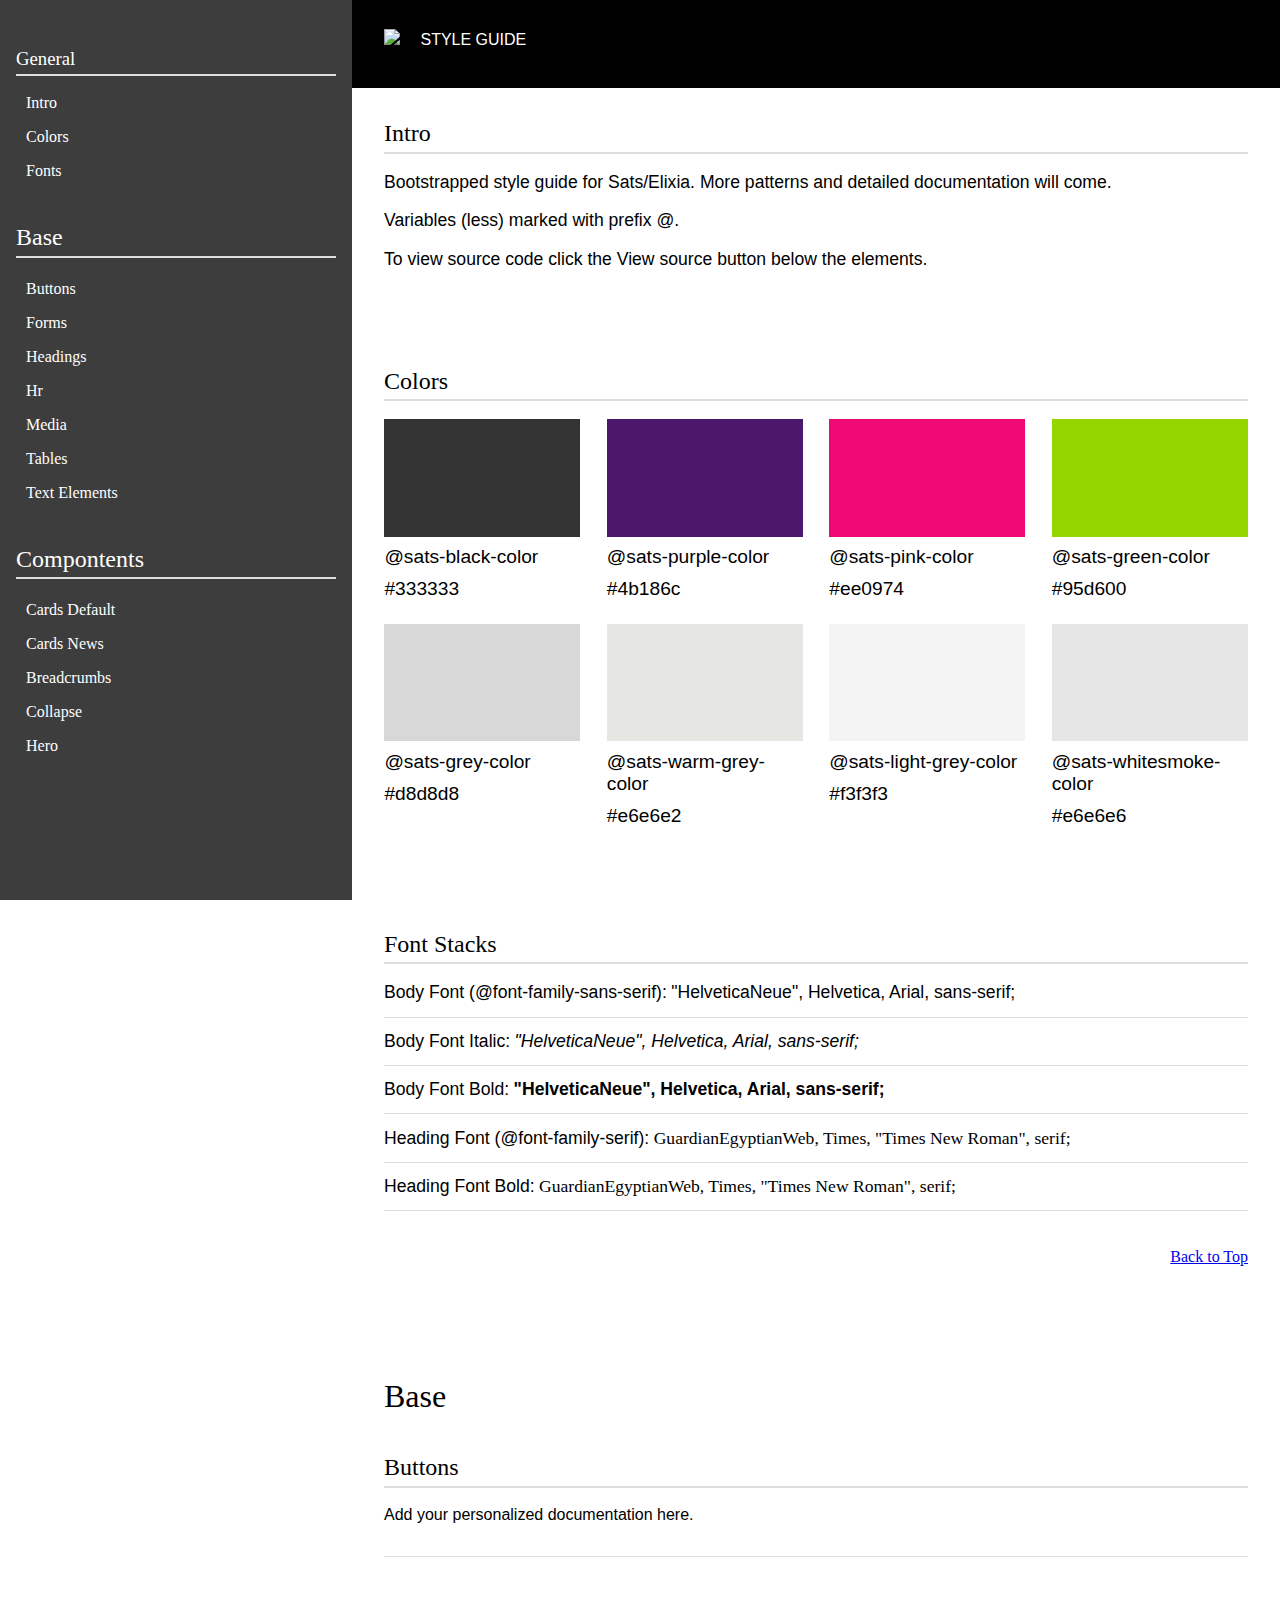
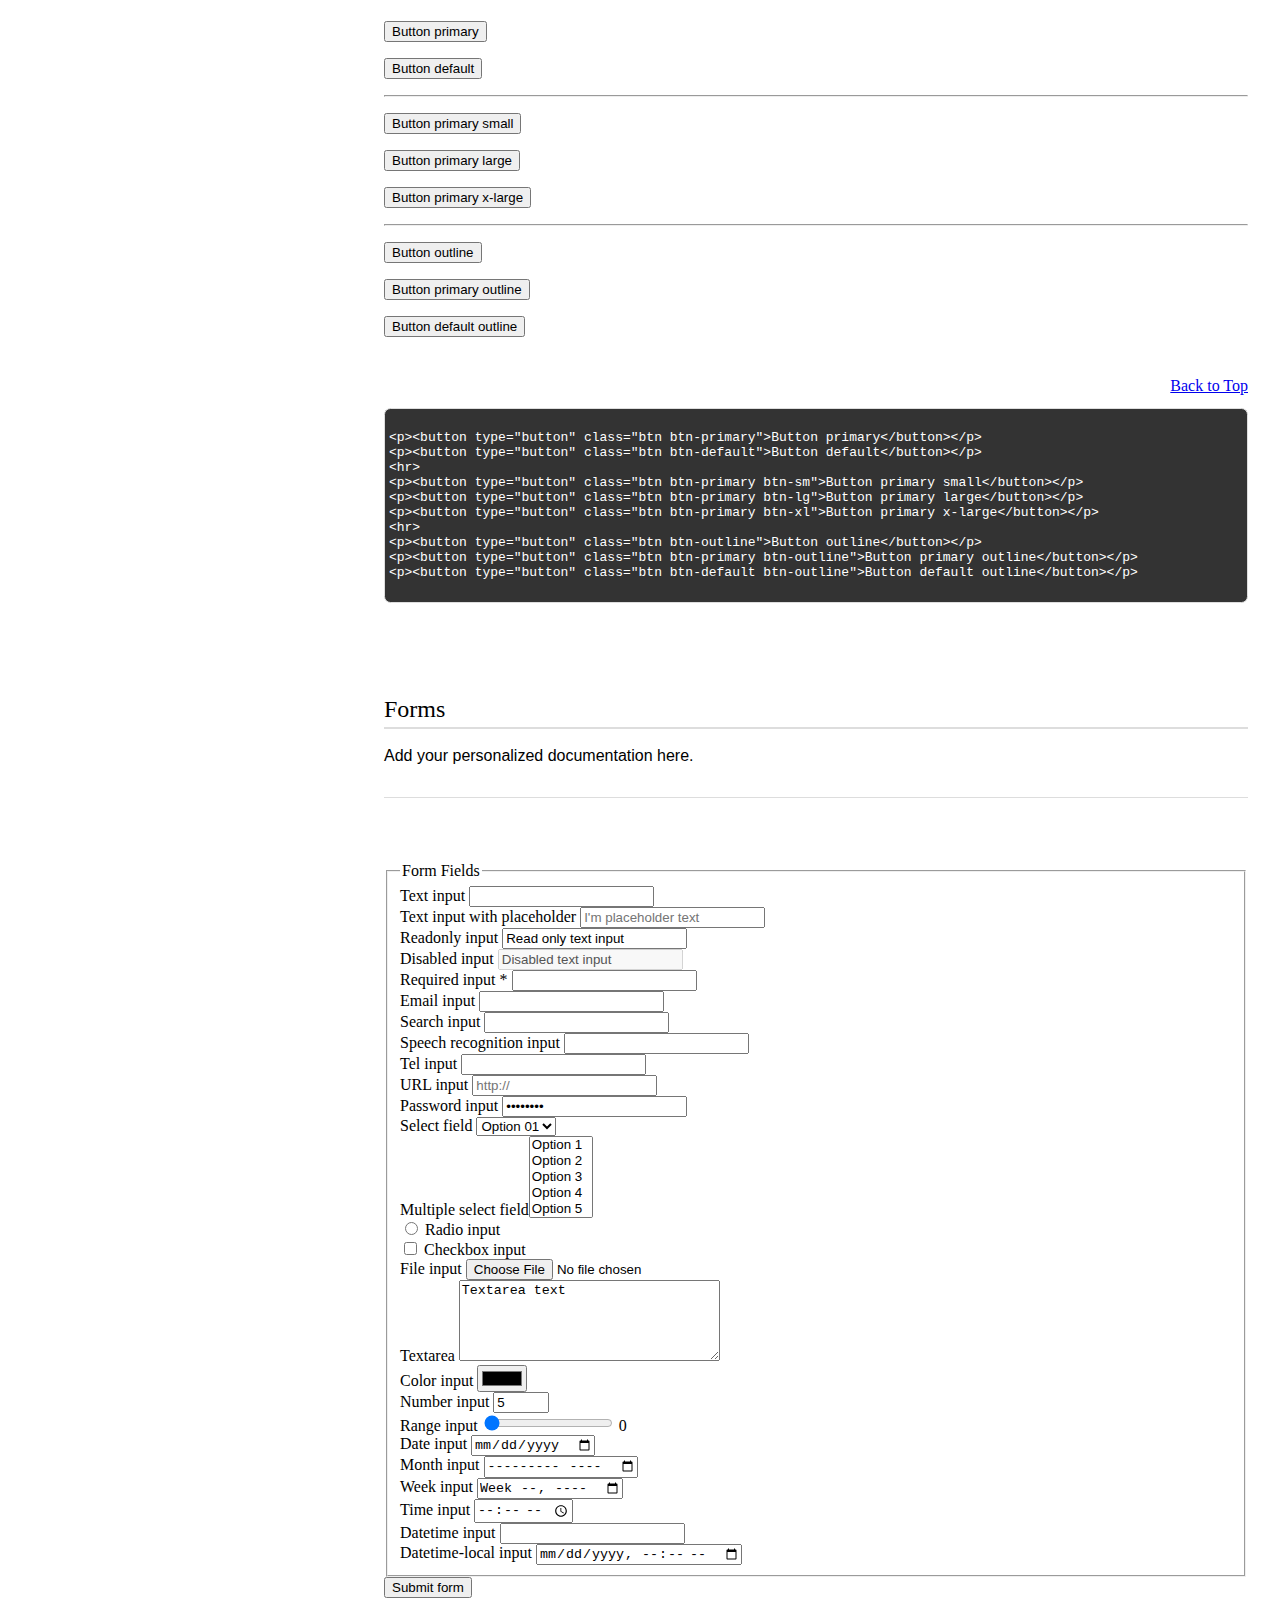
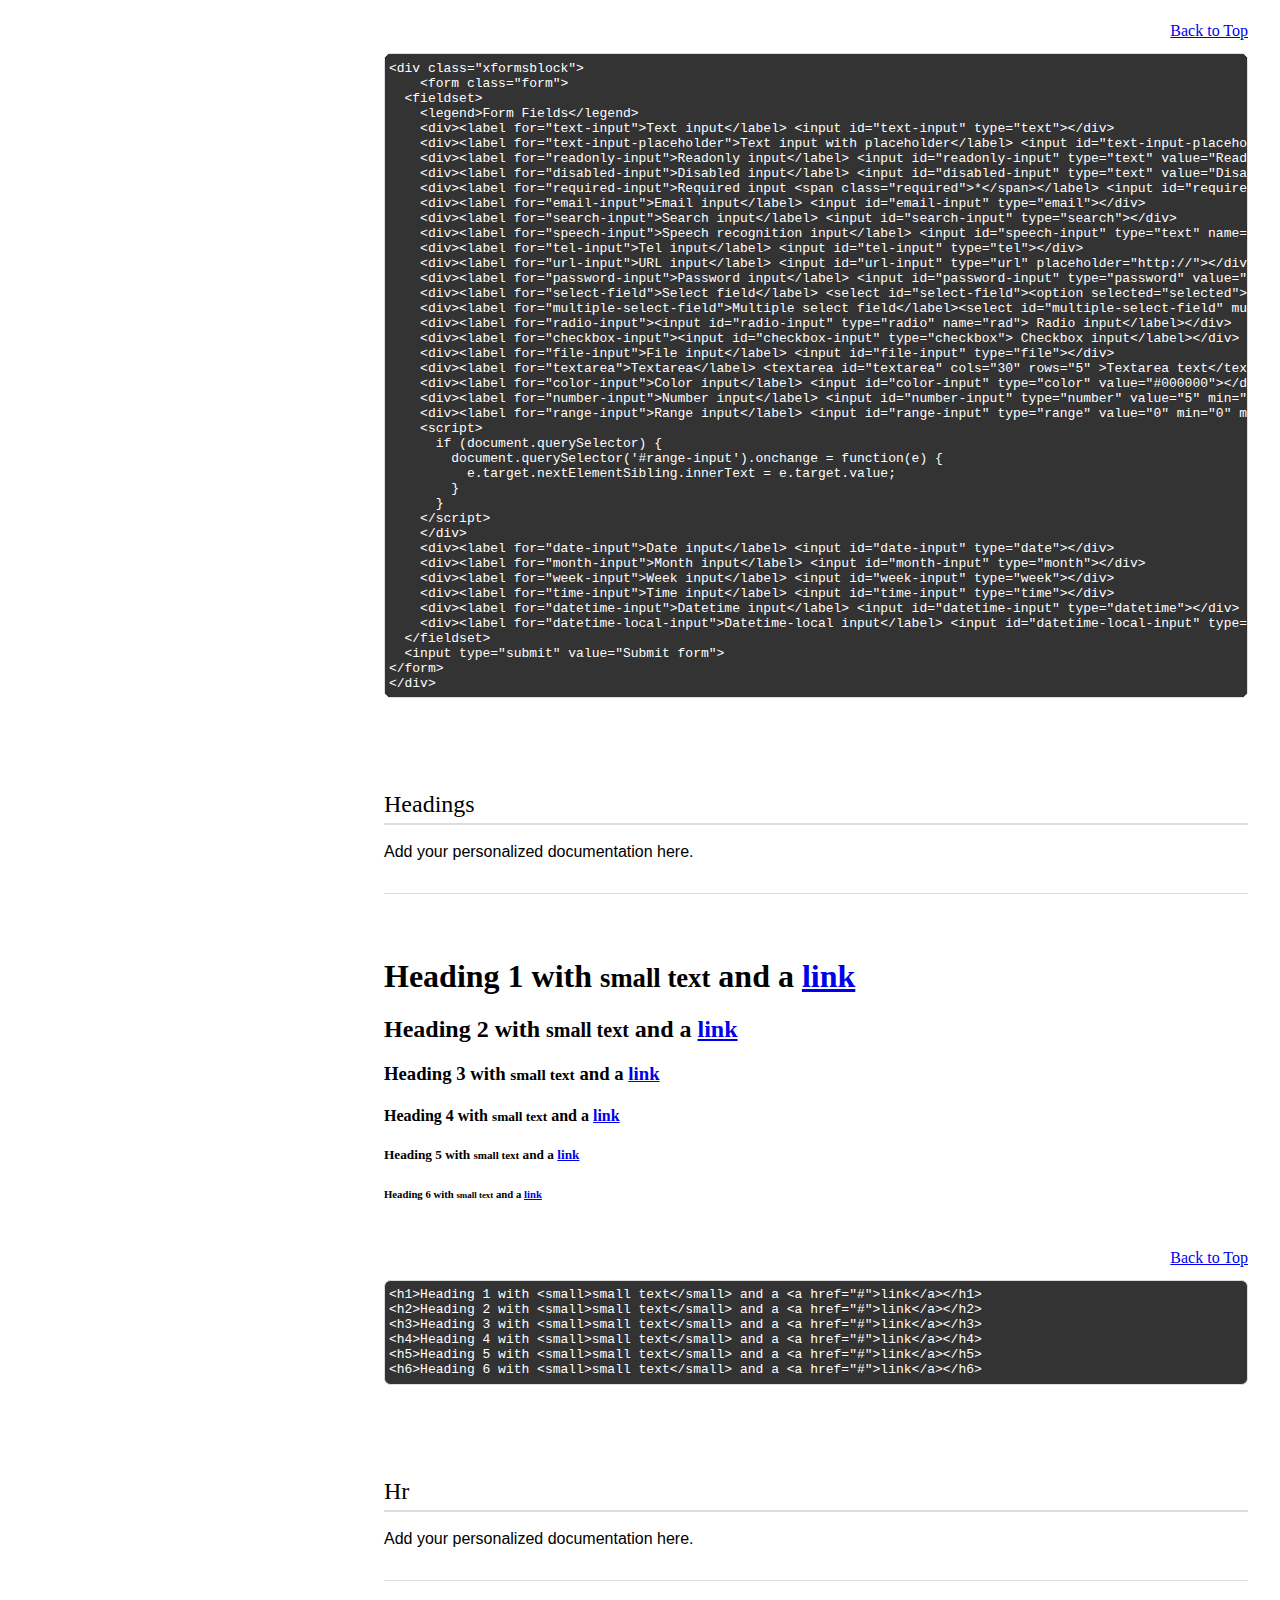
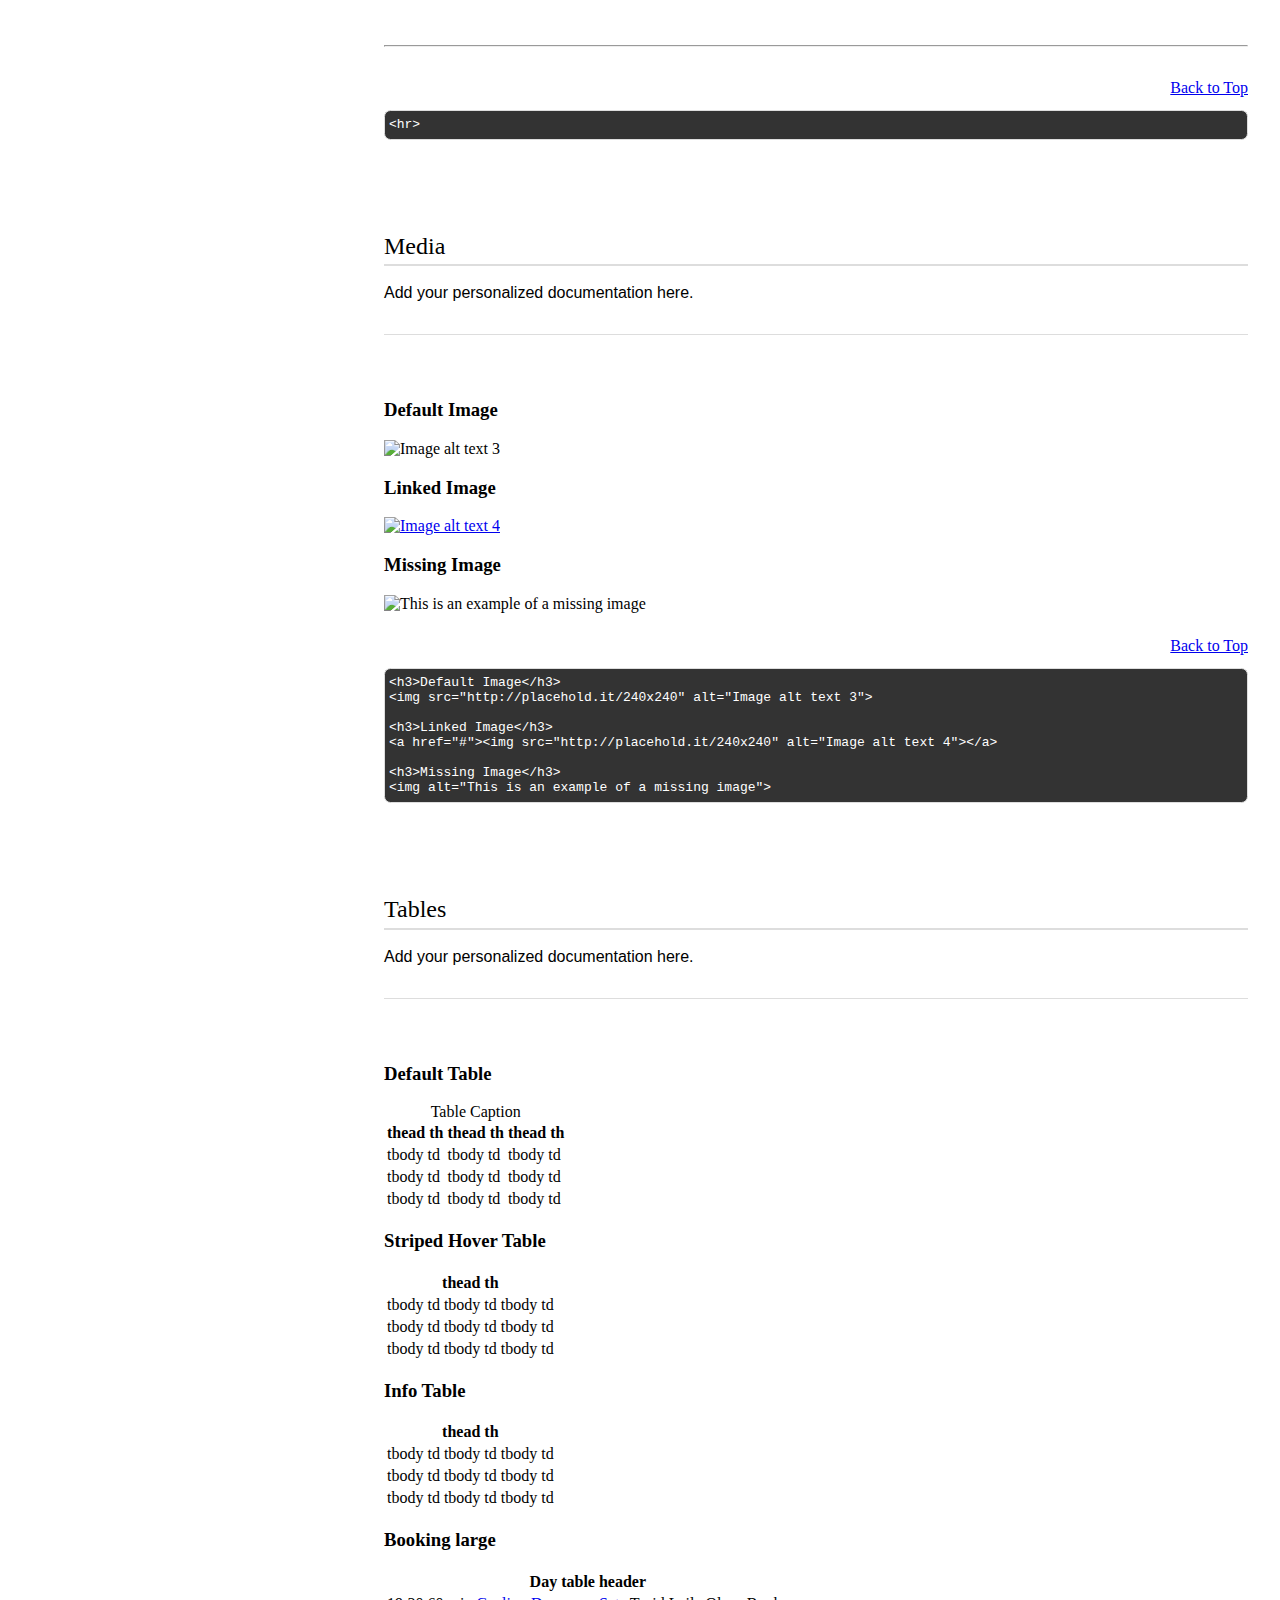
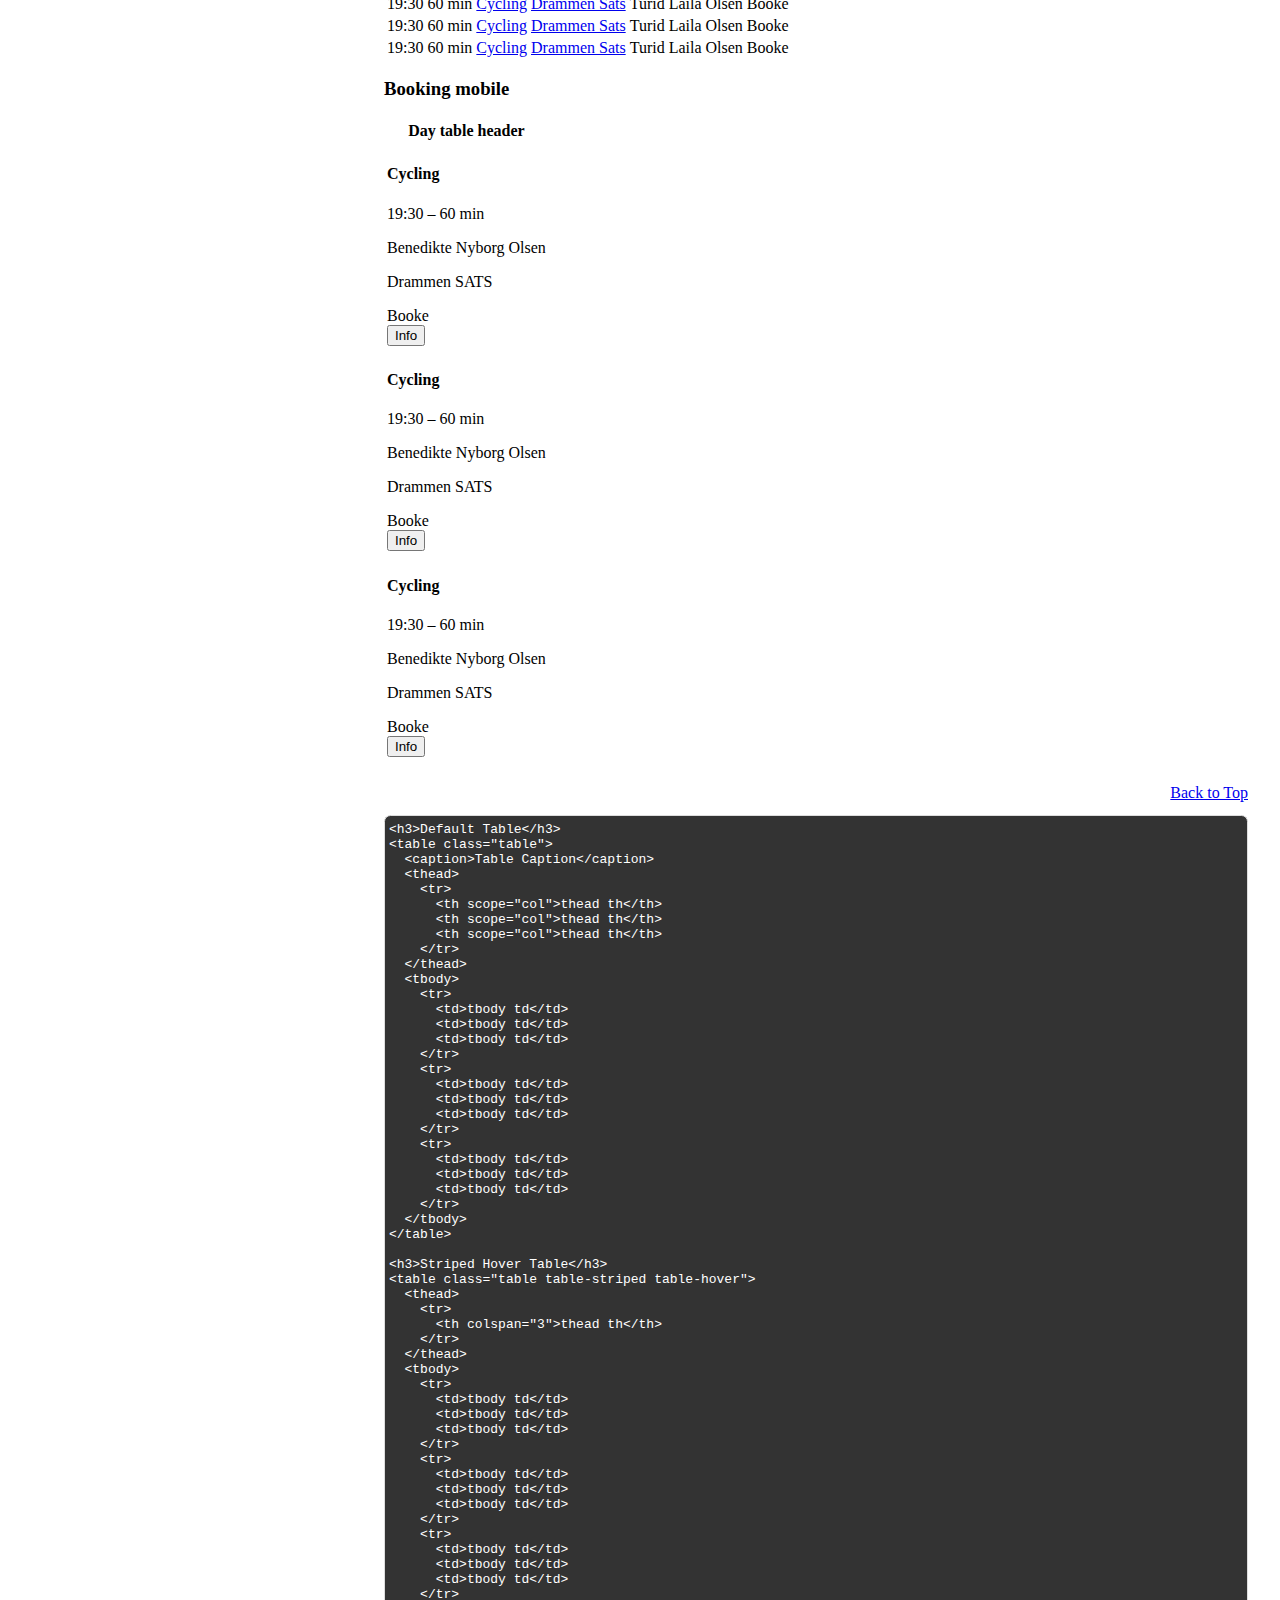
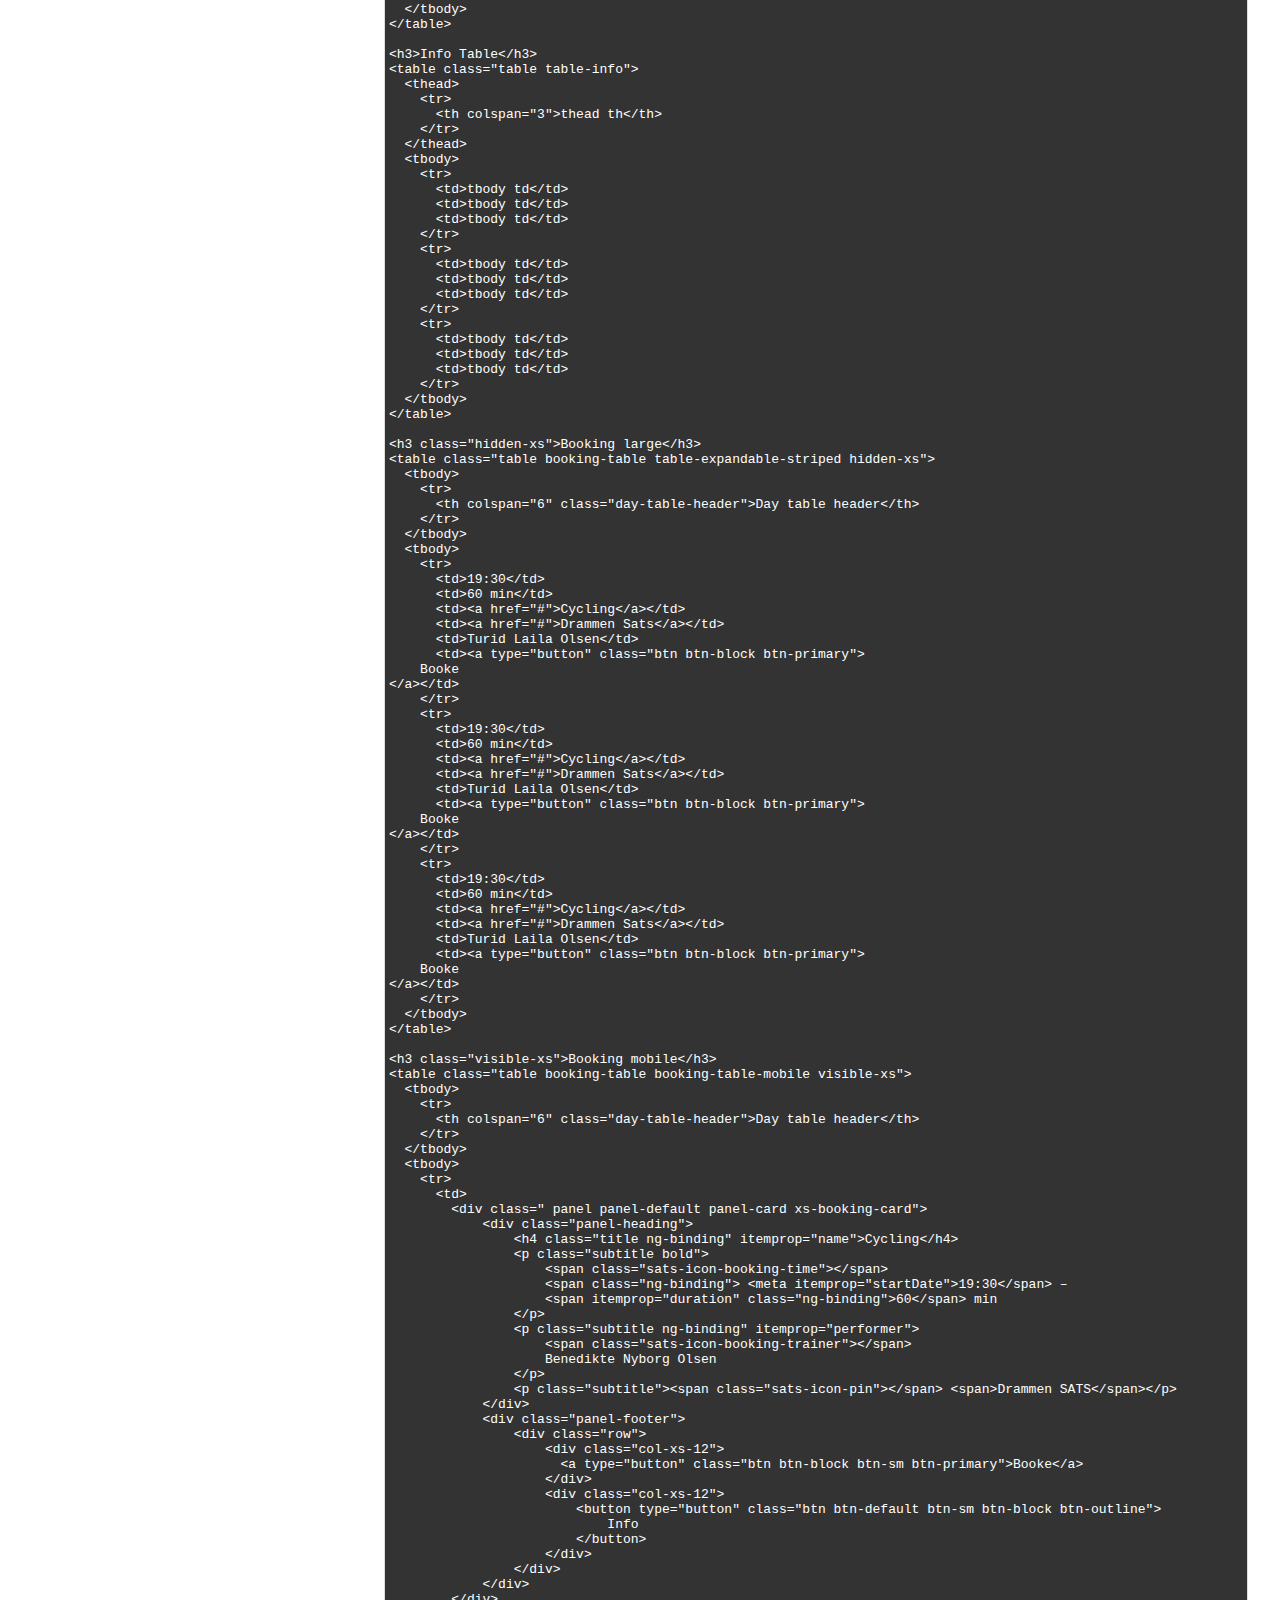
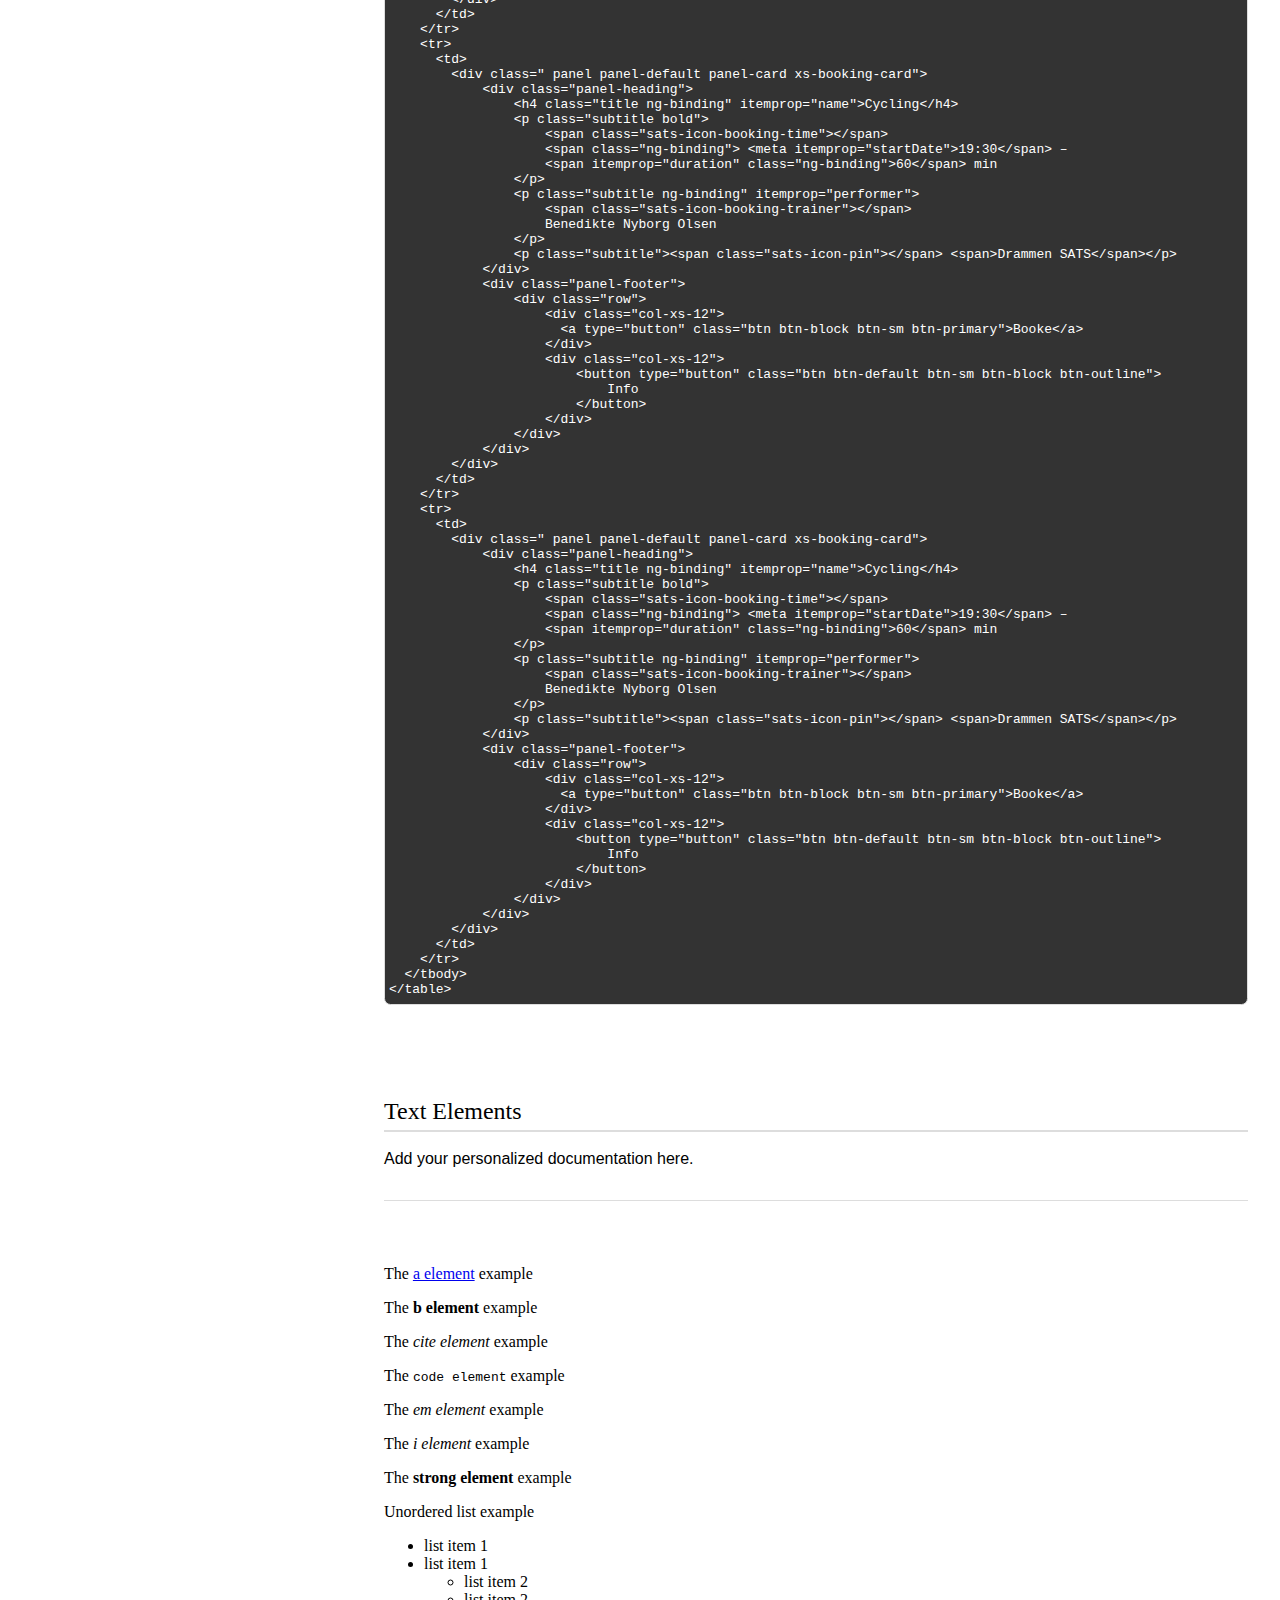
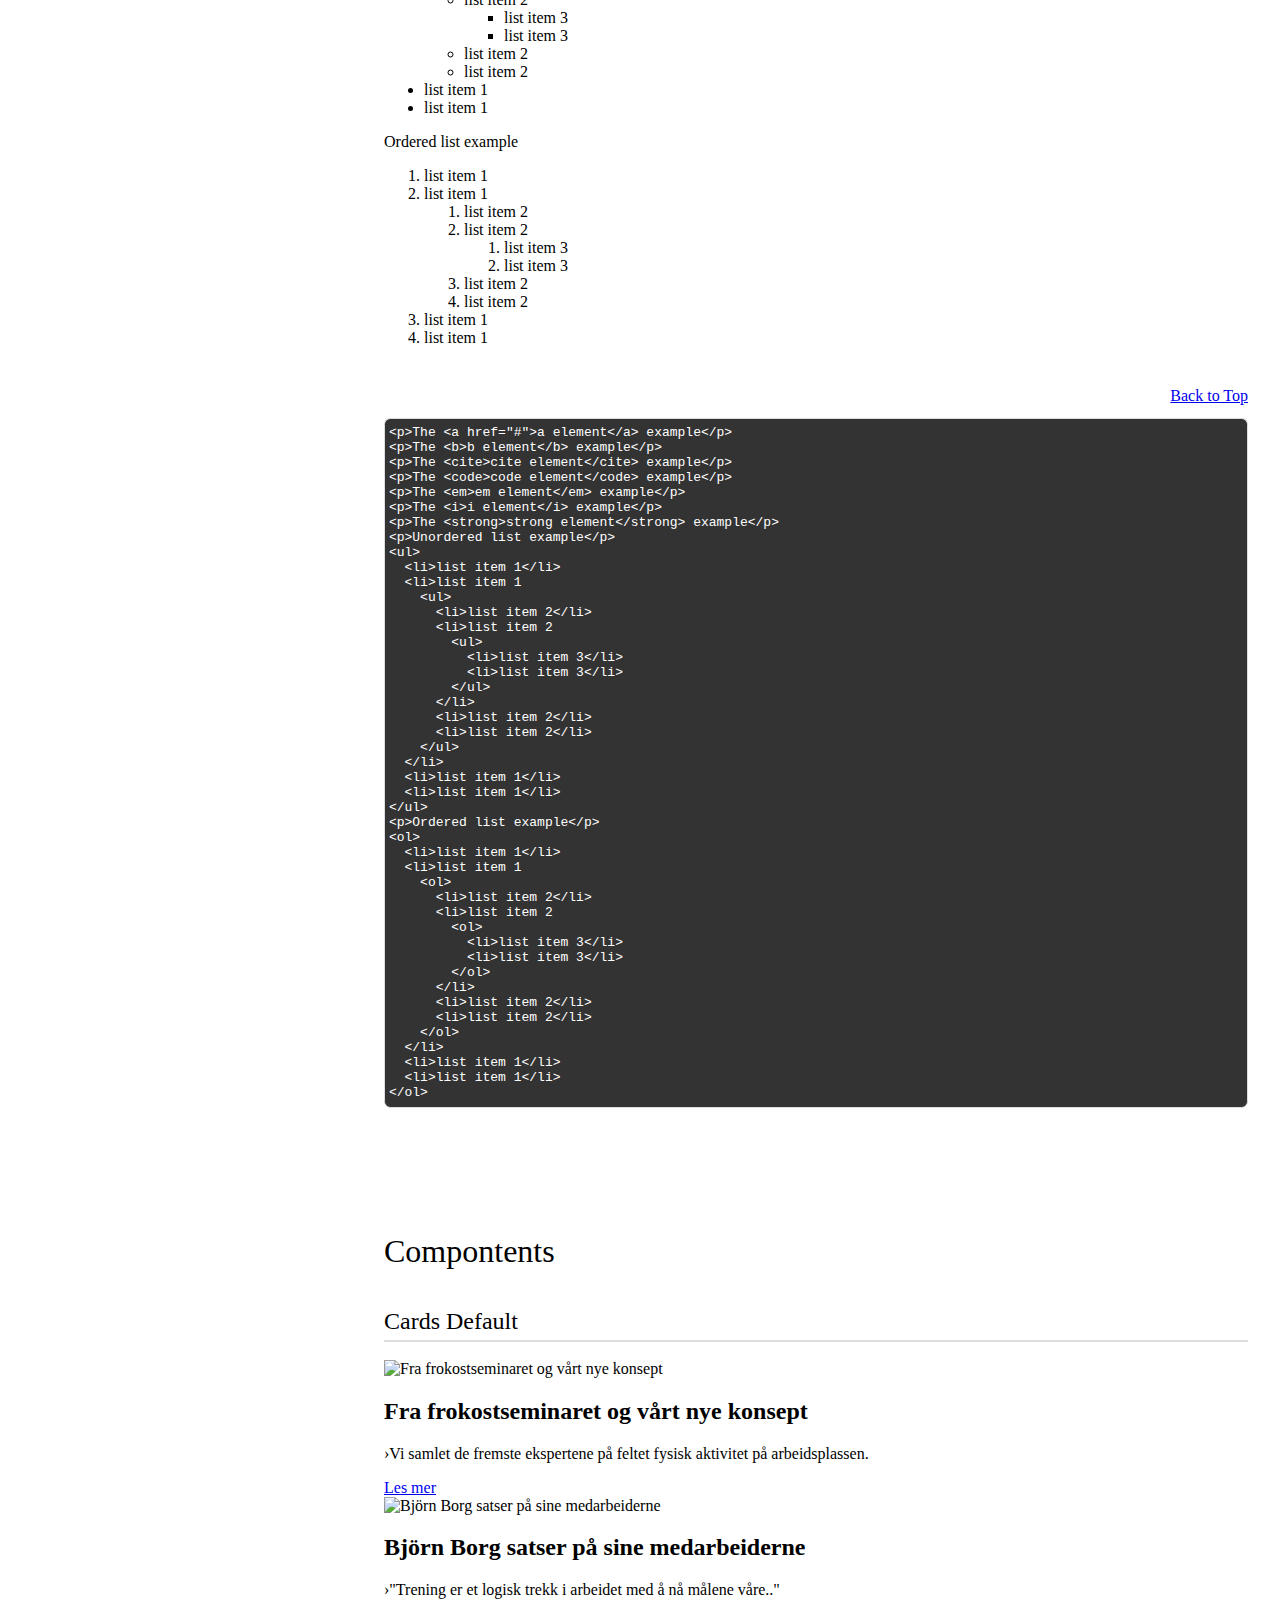
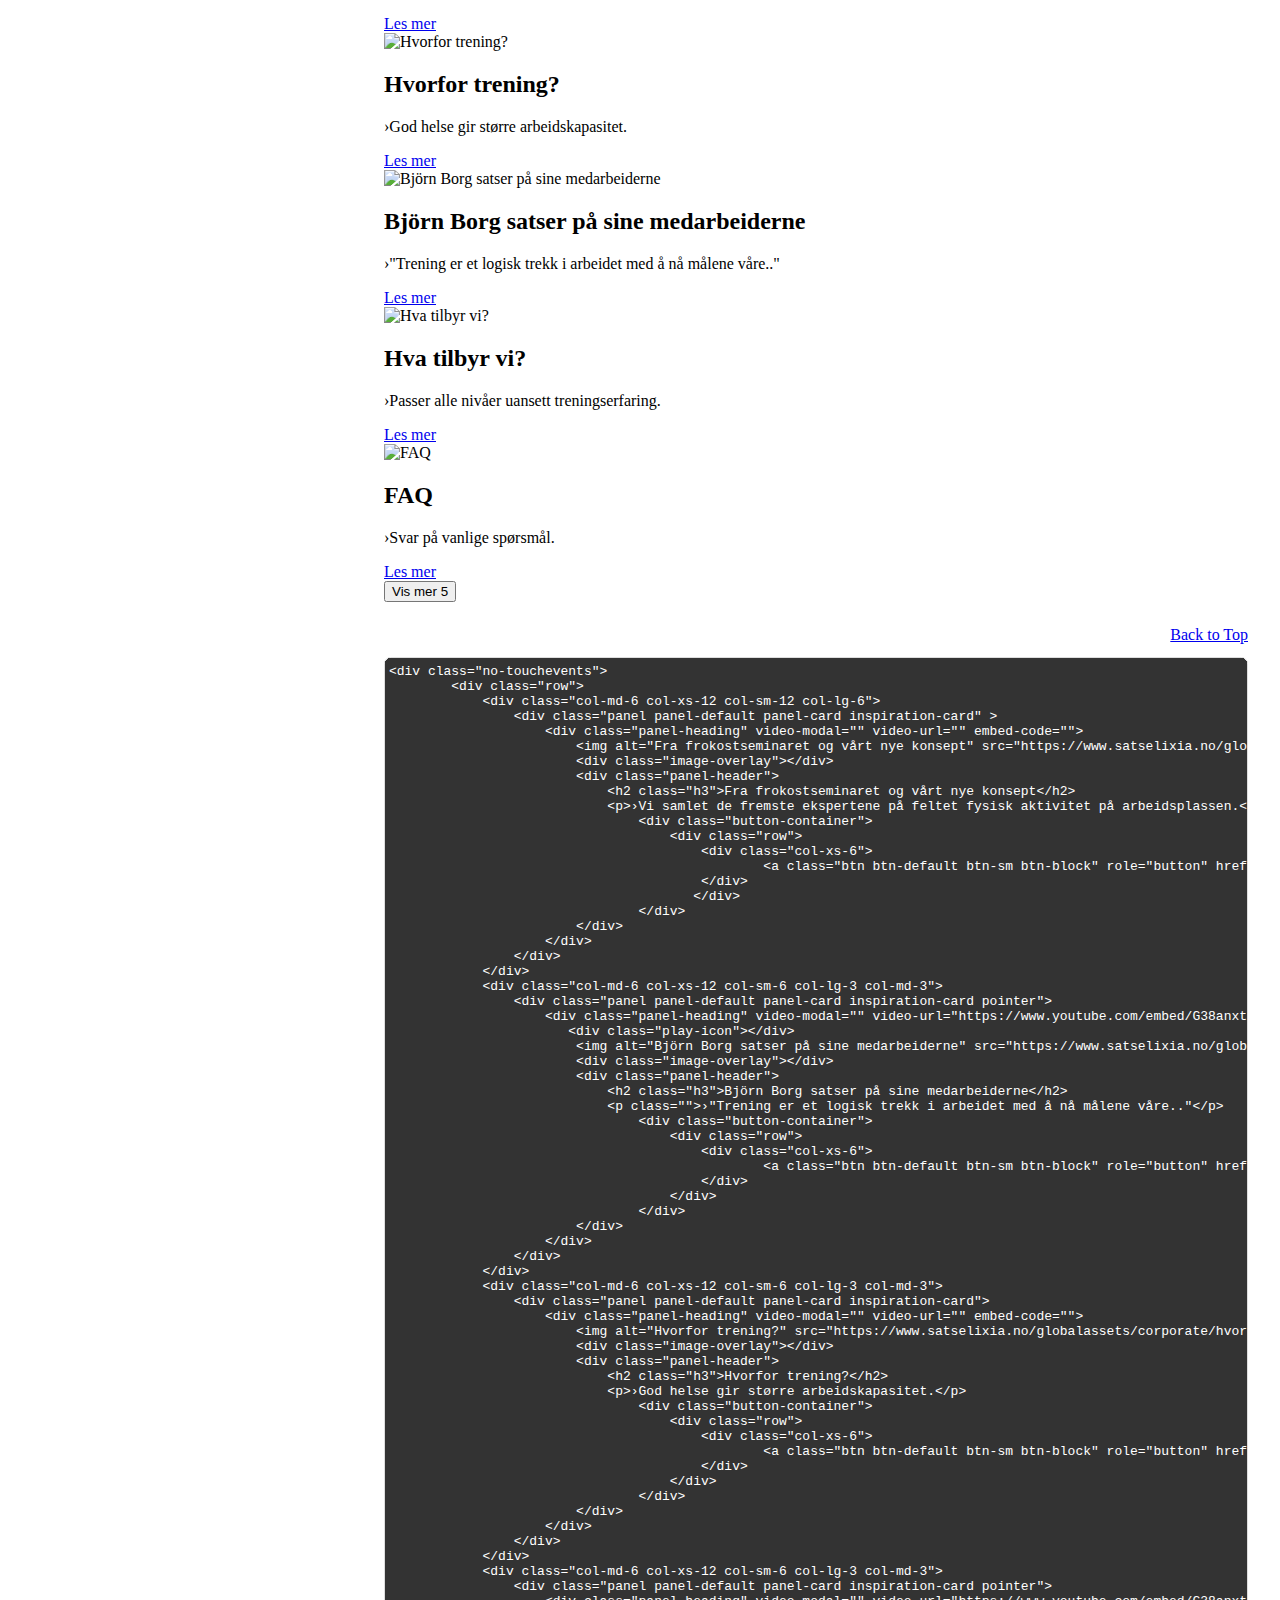
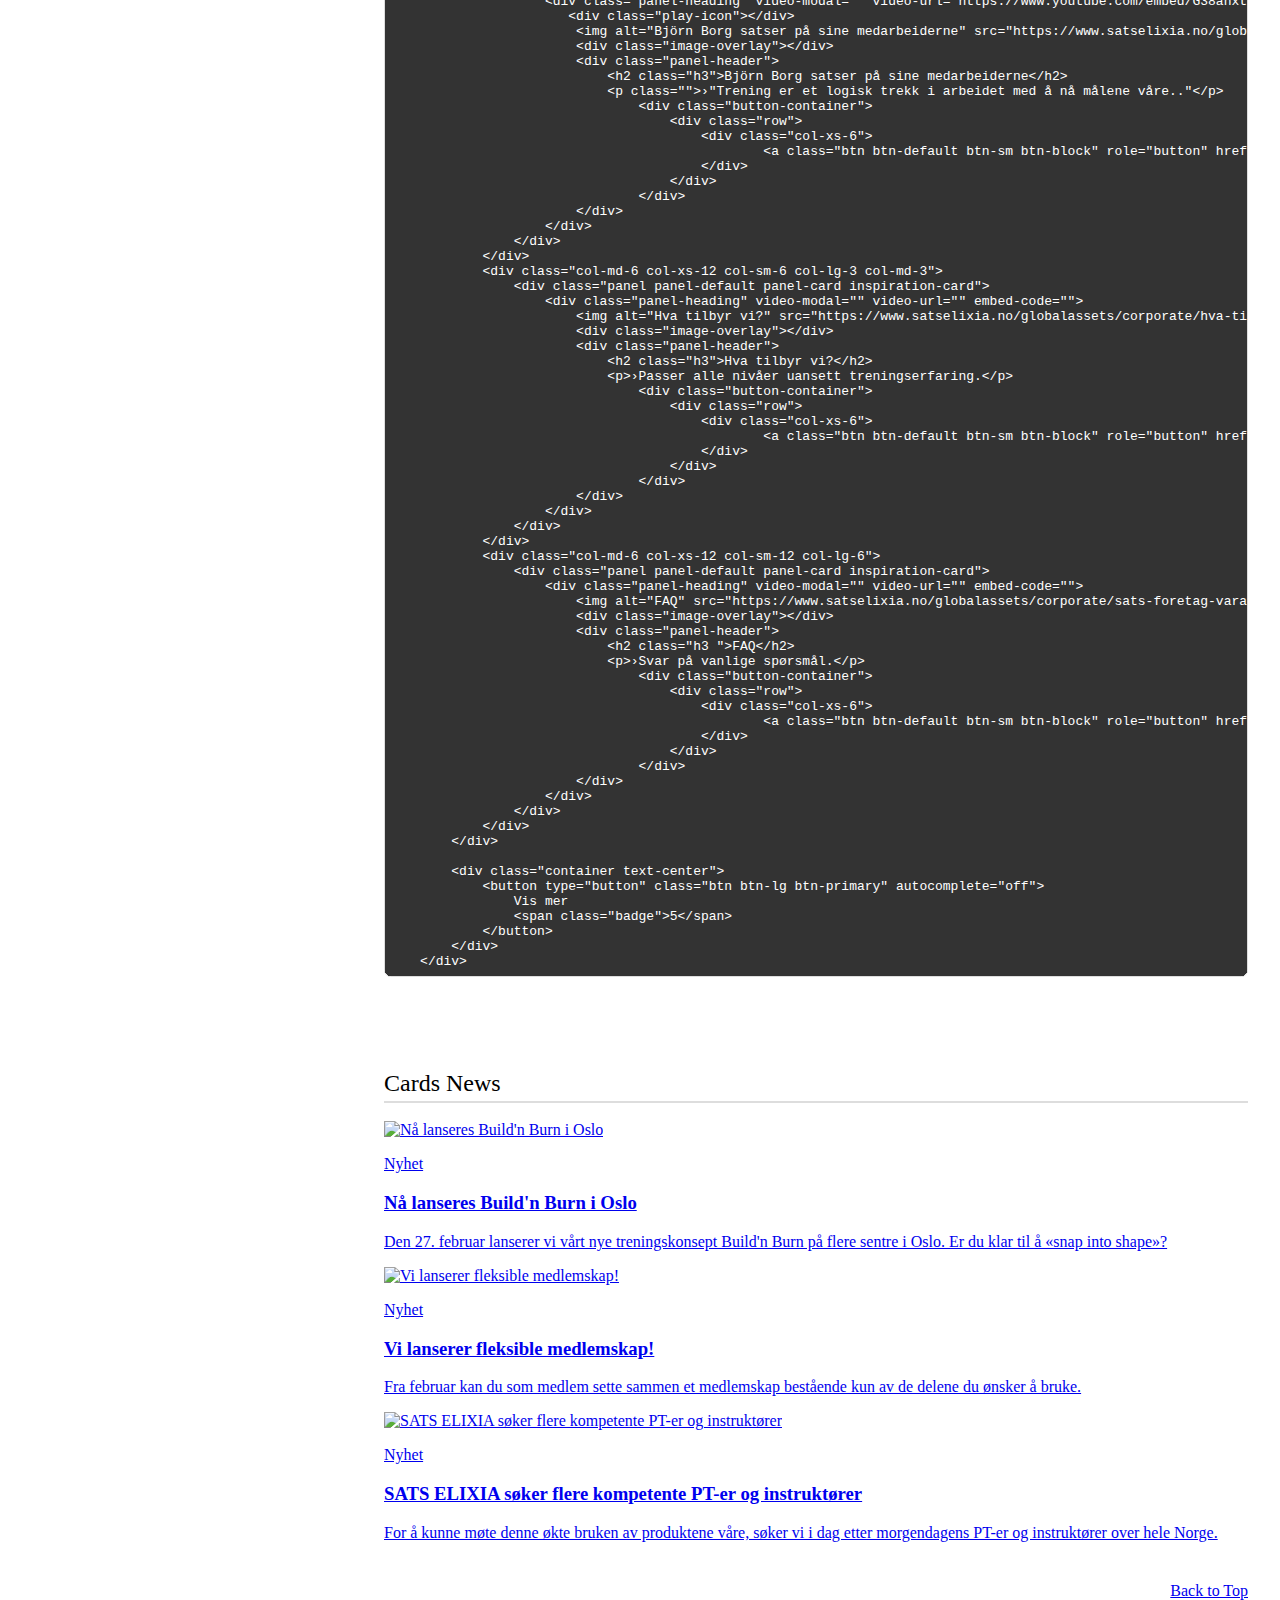
==== commit 6a841856: "New index" ====
--- a/index.html
+++ b/index.html
@@ -39,7 +39,7 @@
         </li>
       </ul>
 
-      <ul class="sg-nav-group"><li class="sg-subnav-parent"><h3 id="sg-markup-base" class="sg-h3 sg-title">base</h3><a class="sg-hash-link" href="#sg-markup-base"><span class="glyphicon glyphicon-link" aria-hidden="true"></span></a><ul class="sg-nav-group"><li><a href="#sg-markup-base-buttons-html">buttons</a></li><li><a href="#sg-markup-base-forms-html">forms</a></li><li><a href="#sg-markup-base-headings-html">headings</a></li><li><a href="#sg-markup-base-hr-html">hr</a></li><li><a href="#sg-markup-base-media-html">media</a></li><li><a href="#sg-markup-base-tables-html">tables</a></li><li><a href="#sg-markup-base-text-elements-html">text elements</a></li></ul></li><li class="sg-subnav-parent"><h3 id="sg-markup-patterns" class="sg-h3 sg-title">patterns</h3><a class="sg-hash-link" href="#sg-markup-patterns"><span class="glyphicon glyphicon-link" aria-hidden="true"></span></a><ul class="sg-nav-group"><li><a href="#sg-markup-patterns-Cards-default-html">Cards default</a></li><li><a href="#sg-markup-patterns-Cards-news-html">Cards news</a></li><li><a href="#sg-markup-patterns-breadcrumbs-html">breadcrumbs</a></li><li><a href="#sg-markup-patterns-collapse-html">collapse</a></li><li><a href="#sg-markup-patterns-hero-html">hero</a></li></ul></li></ul>    </div><!--/.sg-sidebar-->
+      <ul class="sg-nav-group"><li class="sg-subnav-parent"><h3 id="sg-markup-base" class="sg-h3 sg-title">base</h3><a class="sg-hash-link" href="#sg-markup-base"><span class="glyphicon glyphicon-link" aria-hidden="true"></span></a><ul class="sg-nav-group"><li><a href="#sg-markup-base-buttons-html">buttons</a></li><li><a href="#sg-markup-base-forms-html">forms</a></li><li><a href="#sg-markup-base-headings-html">headings</a></li><li><a href="#sg-markup-base-hr-html">hr</a></li><li><a href="#sg-markup-base-media-html">media</a></li><li><a href="#sg-markup-base-tables-html">tables</a></li><li><a href="#sg-markup-base-text-elements-html">text elements</a></li></ul></li><li class="sg-subnav-parent"><h3 id="sg-markup-compontents" class="sg-h3 sg-title">compontents</h3><a class="sg-hash-link" href="#sg-markup-compontents"><span class="glyphicon glyphicon-link" aria-hidden="true"></span></a><ul class="sg-nav-group"><li><a href="#sg-markup-compontents-Cards-default-html">Cards default</a></li><li><a href="#sg-markup-compontents-Cards-news-html">Cards news</a></li><li><a href="#sg-markup-compontents-breadcrumbs-html">breadcrumbs</a></li><li><a href="#sg-markup-compontents-collapse-html">collapse</a></li><li><a href="#sg-markup-compontents-hero-html">hero</a></li></ul></li></ul>    </div><!--/.sg-sidebar-->
 
     <div id="main" class="sg-main container" role="main">
         <div id="top" class="sg-header" role="banner">
@@ -802,7 +802,7 @@
   &lt;/li&gt;
   &lt;li&gt;list item 1&lt;/li&gt;
   &lt;li&gt;list item 1&lt;/li&gt;
-&lt;/ol&gt;</code></pre></div></div></div></div><h1 id="sg-markup-patterns" class="sg-h1 sg-title">patterns</h1><a class="sg-hash-link" href="#sg-markup-patterns"><span class="glyphicon glyphicon-link" aria-hidden="true"></span></a><div class="sg-section-group"><div class="sg-section"><h2 id="sg-markup-patterns-Cards-default-html" class="sg-h2 sg-title">Cards default</h2><a class="sg-hash-link" href="#sg-markup-patterns-Cards-default-html"><span class="glyphicon glyphicon-link" aria-hidden="true"></span></a><div class="sg-sub-section sg-example"><div class="no-touchevents">
+&lt;/ol&gt;</code></pre></div></div></div></div><h1 id="sg-markup-compontents" class="sg-h1 sg-title">compontents</h1><a class="sg-hash-link" href="#sg-markup-compontents"><span class="glyphicon glyphicon-link" aria-hidden="true"></span></a><div class="sg-section-group"><div class="sg-section"><h2 id="sg-markup-compontents-Cards-default-html" class="sg-h2 sg-title">Cards default</h2><a class="sg-hash-link" href="#sg-markup-compontents-Cards-default-html"><span class="glyphicon glyphicon-link" aria-hidden="true"></span></a><div class="sg-sub-section sg-example"><div class="no-touchevents">
         <div class="row">
             <div class="col-md-6 col-xs-12 col-sm-12 col-lg-6">
                 <div class="panel panel-default panel-card inspiration-card" >
@@ -1054,7 +1054,7 @@
                 &lt;span class=&quot;badge&quot;&gt;5&lt;/span&gt;
             &lt;/button&gt;
         &lt;/div&gt;
-    &lt;/div&gt;</code></pre></div></div></div><div class="sg-section"><h2 id="sg-markup-patterns-Cards-news-html" class="sg-h2 sg-title">Cards news</h2><a class="sg-hash-link" href="#sg-markup-patterns-Cards-news-html"><span class="glyphicon glyphicon-link" aria-hidden="true"></span></a><div class="sg-sub-section sg-example"><div class="no-touchevents">
+    &lt;/div&gt;</code></pre></div></div></div><div class="sg-section"><h2 id="sg-markup-compontents-Cards-news-html" class="sg-h2 sg-title">Cards news</h2><a class="sg-hash-link" href="#sg-markup-compontents-Cards-news-html"><span class="glyphicon glyphicon-link" aria-hidden="true"></span></a><div class="sg-sub-section sg-example"><div class="no-touchevents">
         <div class="row row-flex row-flex-wrap">
             <div class="col-sm-12 col-md-6 col-lg-6">
                 <div class="panel-card-container">
@@ -1162,7 +1162,7 @@
                 &lt;/div&gt;
             &lt;/div&gt;
         &lt;/div&gt;
-    &lt;/div&gt;</code></pre></div></div></div><div class="sg-section"><h2 id="sg-markup-patterns-breadcrumbs-html" class="sg-h2 sg-title">breadcrumbs</h2><a class="sg-hash-link" href="#sg-markup-patterns-breadcrumbs-html"><span class="glyphicon glyphicon-link" aria-hidden="true"></span></a><div class="sg-sub-section sg-doc"><div class="markdown-body"><p>Add your personalized documentation here.</p></div></div><div class="sg-sub-section sg-example"><!-- Sample pattern, your site's patterns will be different -->
+    &lt;/div&gt;</code></pre></div></div></div><div class="sg-section"><h2 id="sg-markup-compontents-breadcrumbs-html" class="sg-h2 sg-title">breadcrumbs</h2><a class="sg-hash-link" href="#sg-markup-compontents-breadcrumbs-html"><span class="glyphicon glyphicon-link" aria-hidden="true"></span></a><div class="sg-sub-section sg-doc"><div class="markdown-body"><p>Add your personalized documentation here.</p></div></div><div class="sg-sub-section sg-example"><!-- Sample pattern, your site's patterns will be different -->
 <ol class="breadcrumb ng-scope">
                 <li class="start-page">
                     <a href="/"><span class="glyphicon glyphicon-home" aria-hidden="true"></span></a>
@@ -1204,7 +1204,7 @@
                 &lt;li&gt;
                     Akersgata SATS
                 &lt;/li&gt;
-    &lt;/ol&gt;</code></pre></div></div></div><div class="sg-section"><h2 id="sg-markup-patterns-collapse-html" class="sg-h2 sg-title">collapse</h2><a class="sg-hash-link" href="#sg-markup-patterns-collapse-html"><span class="glyphicon glyphicon-link" aria-hidden="true"></span></a><div class="sg-sub-section sg-doc"><div class="markdown-body"><p>To get proper styling wrap panel group in <code>.customer-service</code>.</p></div></div><div class="sg-sub-section sg-example"><div class="customer-service">
+    &lt;/ol&gt;</code></pre></div></div></div><div class="sg-section"><h2 id="sg-markup-compontents-collapse-html" class="sg-h2 sg-title">collapse</h2><a class="sg-hash-link" href="#sg-markup-compontents-collapse-html"><span class="glyphicon glyphicon-link" aria-hidden="true"></span></a><div class="sg-sub-section sg-doc"><div class="markdown-body"><p>To get proper styling wrap panel group in <code>.customer-service</code>.</p></div></div><div class="sg-sub-section sg-example"><div class="customer-service">
 	<div class="panel-group" role="tablist" aria-multiselectable="true">
        <div class="panel panel-default panel-faq">
             <div class="panel-heading" role="tab">
@@ -1274,7 +1274,7 @@
             &lt;/div&gt;
         &lt;/div&gt;
 	&lt;/div&gt;
-&lt;/div&gt;</code></pre></div></div></div><div class="sg-section"><h2 id="sg-markup-patterns-hero-html" class="sg-h2 sg-title">hero</h2><a class="sg-hash-link" href="#sg-markup-patterns-hero-html"><span class="glyphicon glyphicon-link" aria-hidden="true"></span></a><div class="sg-sub-section sg-example"><h3>Hero with text and button</h3>
+&lt;/div&gt;</code></pre></div></div></div><div class="sg-section"><h2 id="sg-markup-compontents-hero-html" class="sg-h2 sg-title">hero</h2><a class="sg-hash-link" href="#sg-markup-compontents-hero-html"><span class="glyphicon glyphicon-link" aria-hidden="true"></span></a><div class="sg-sub-section sg-example"><h3>Hero with text and button</h3>
 <div id="firstHero">
         <header>
             
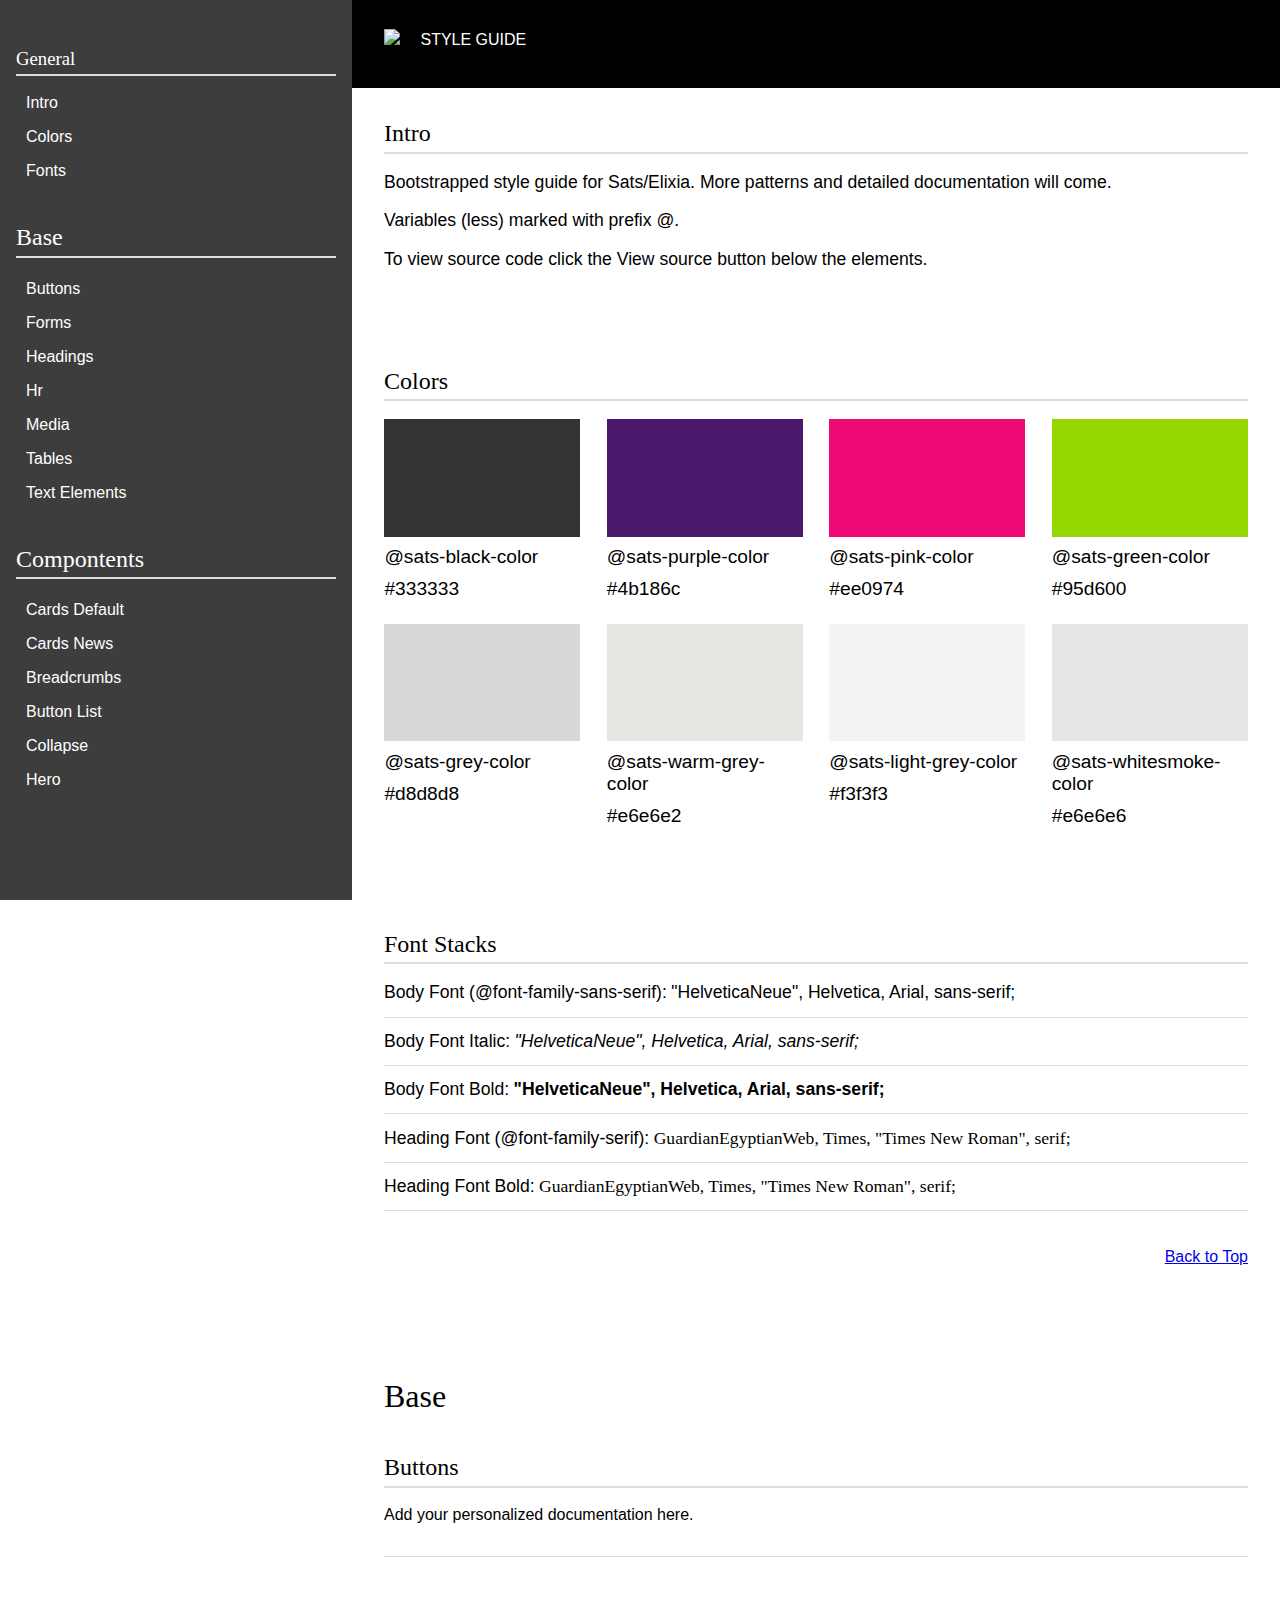
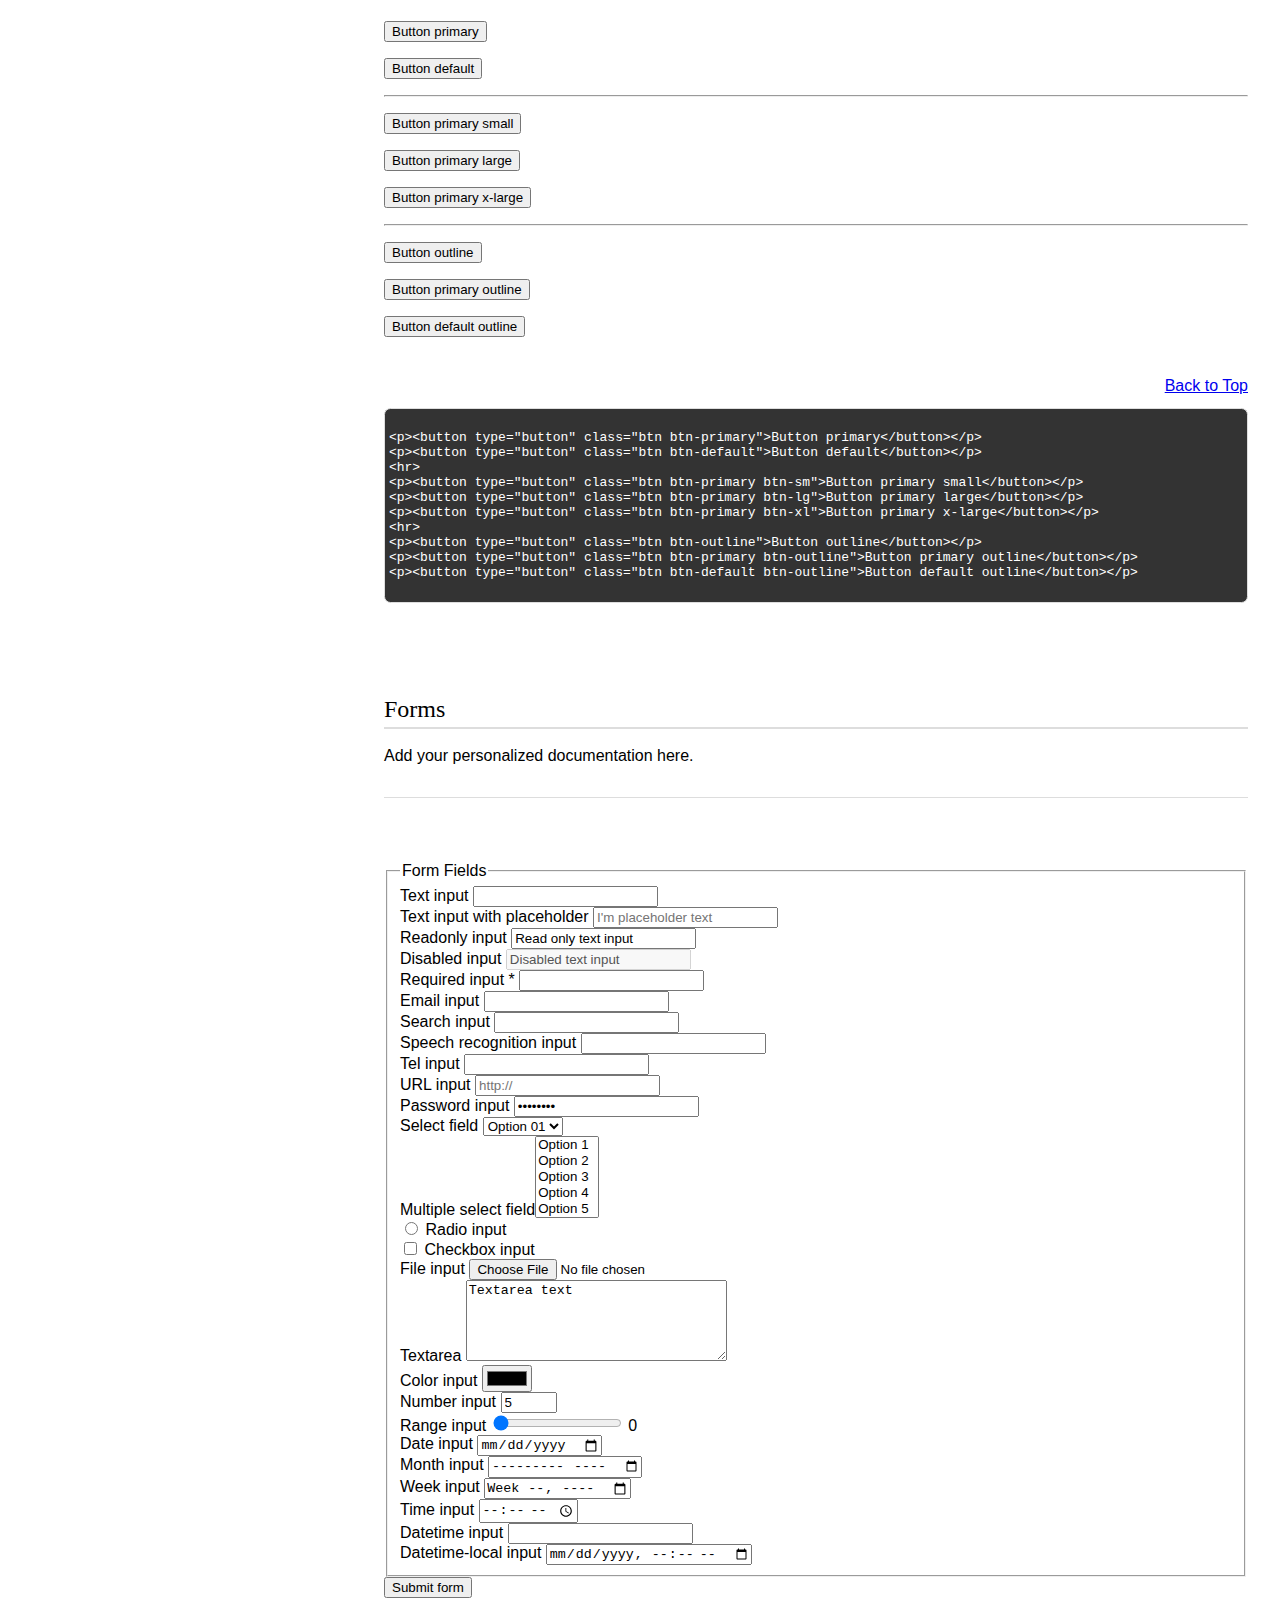
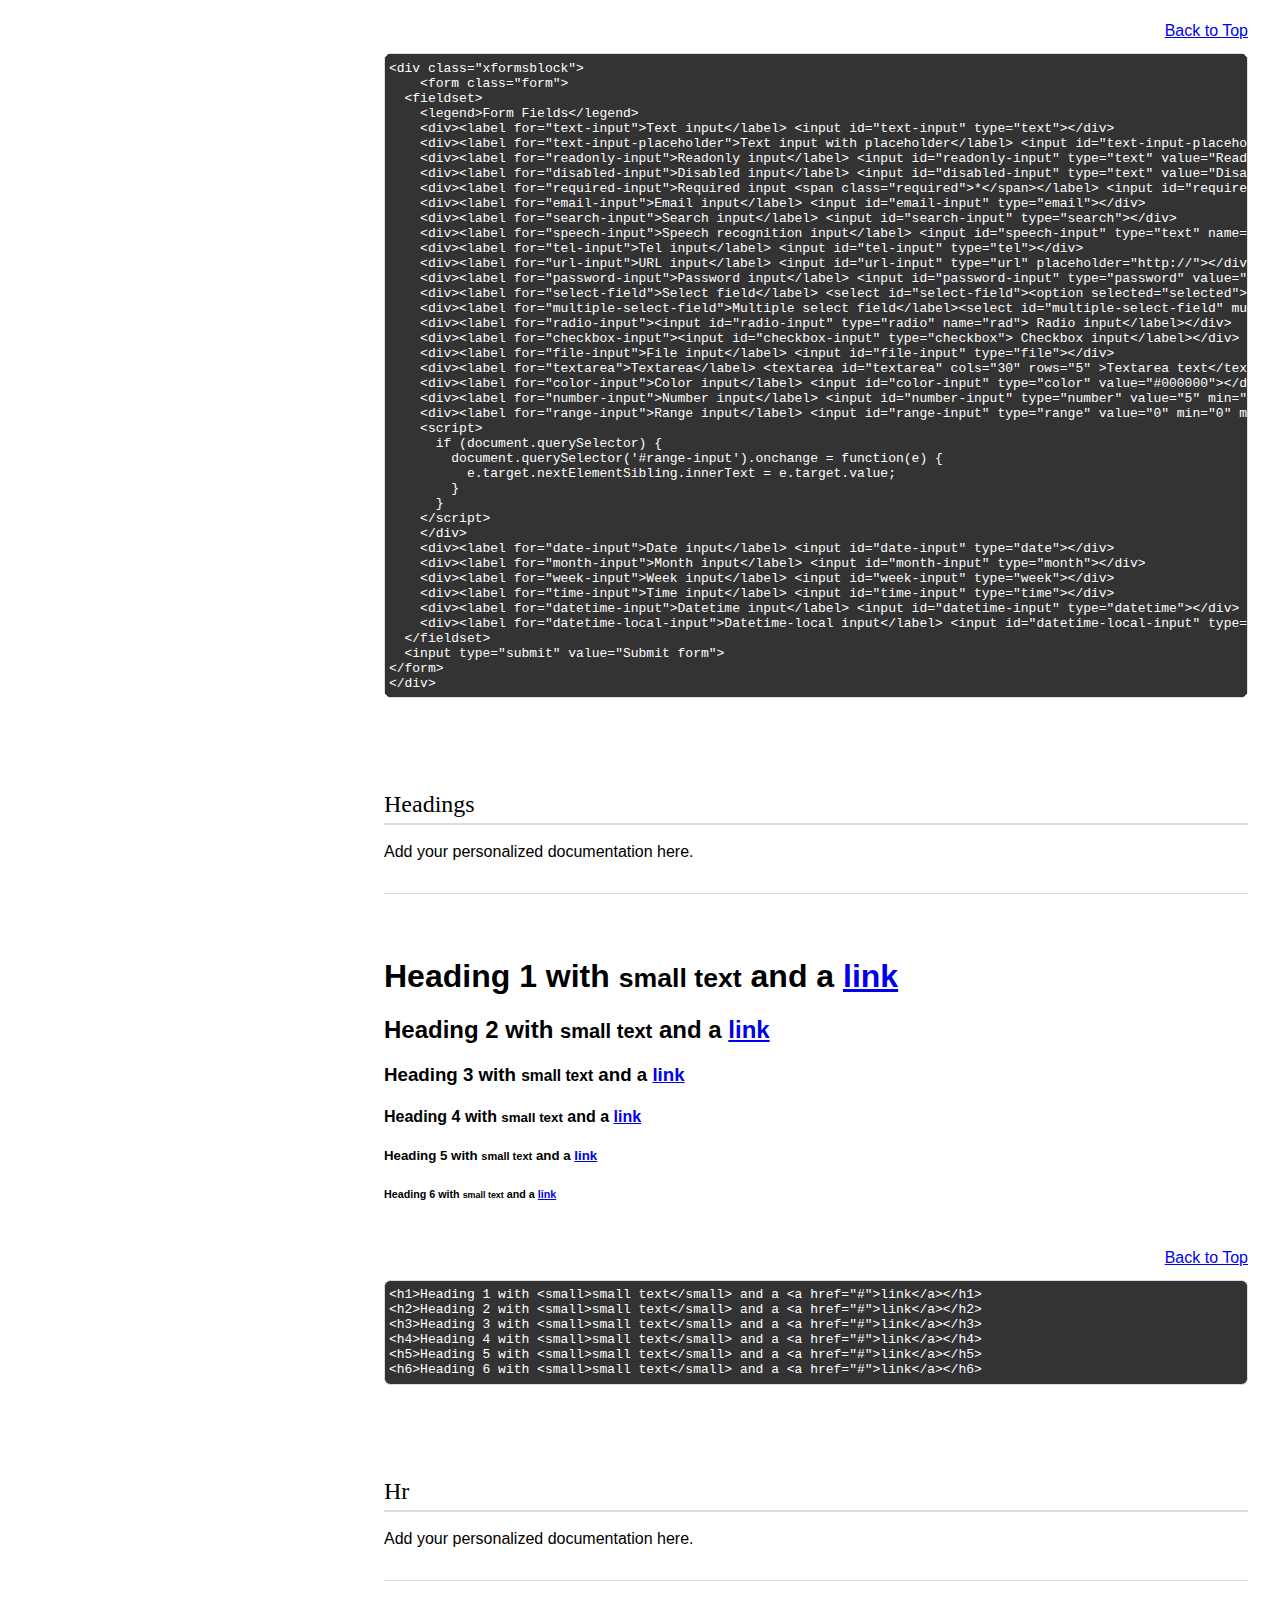
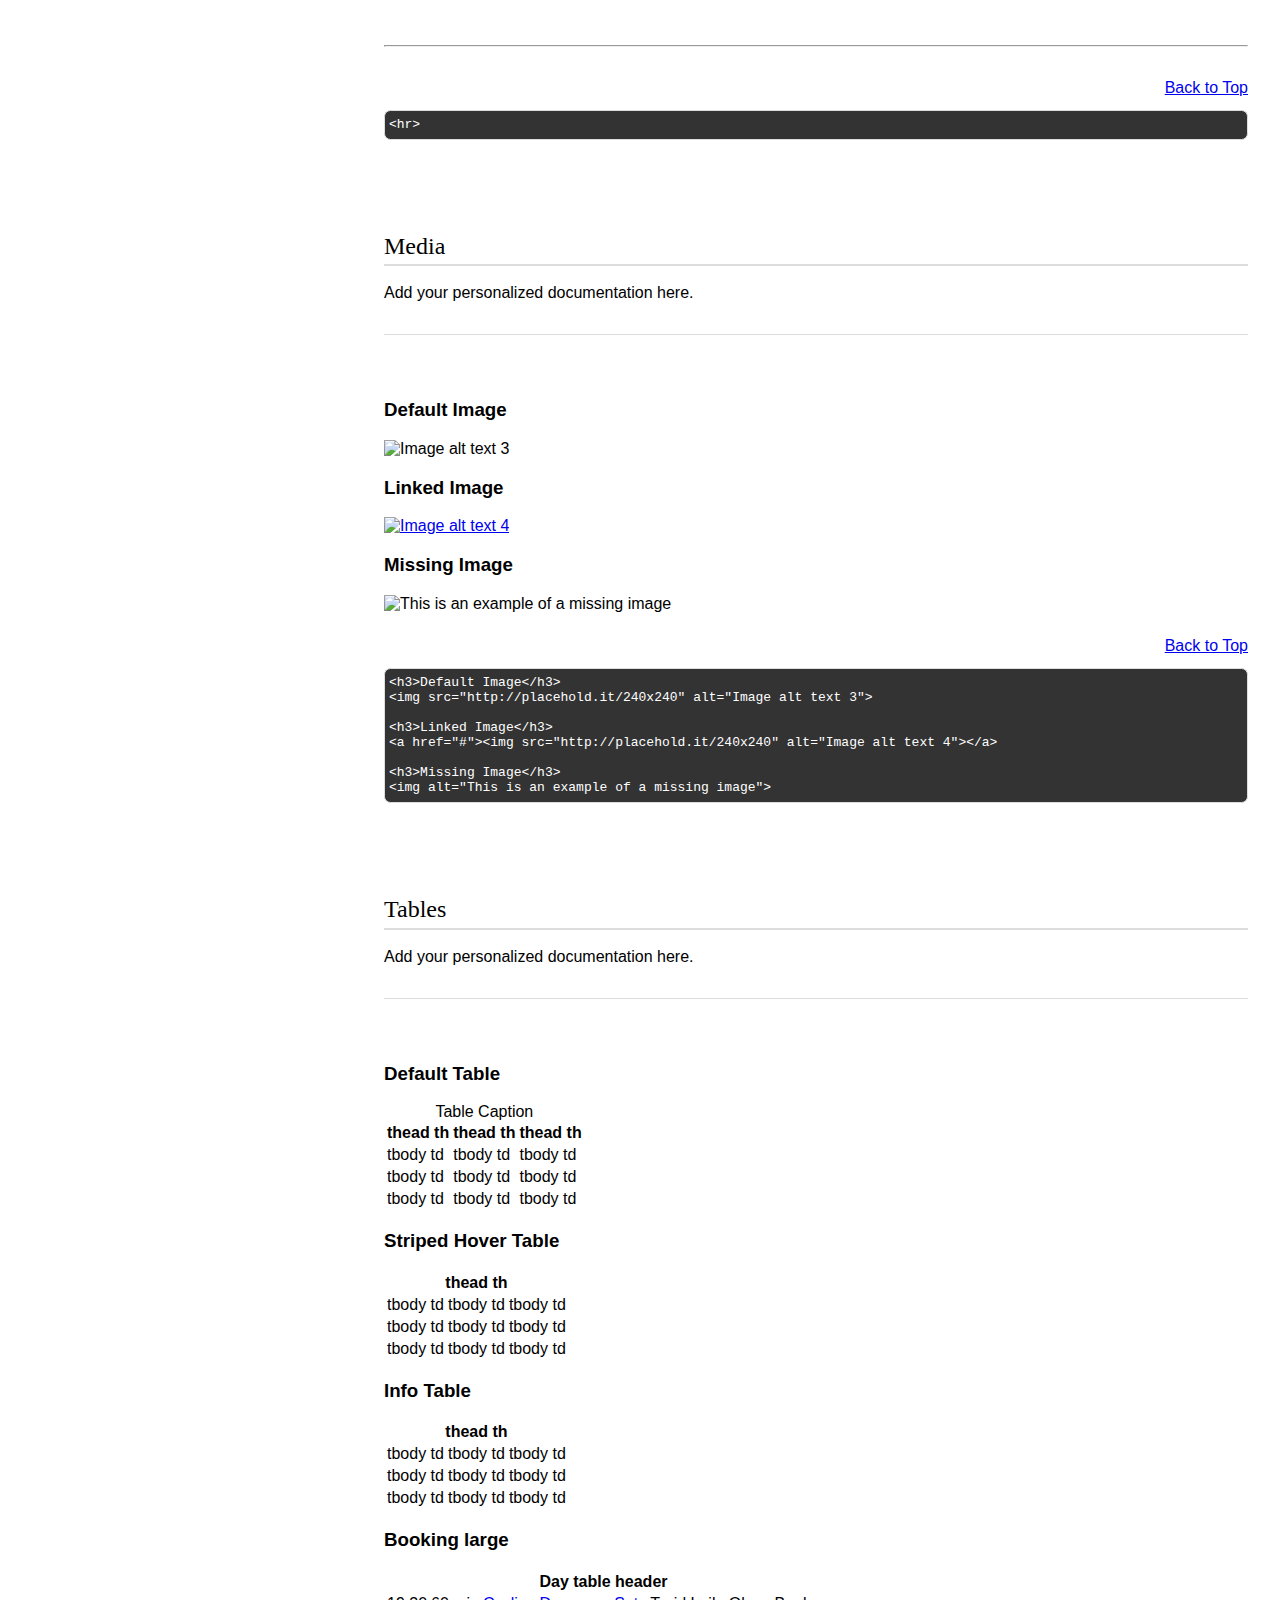
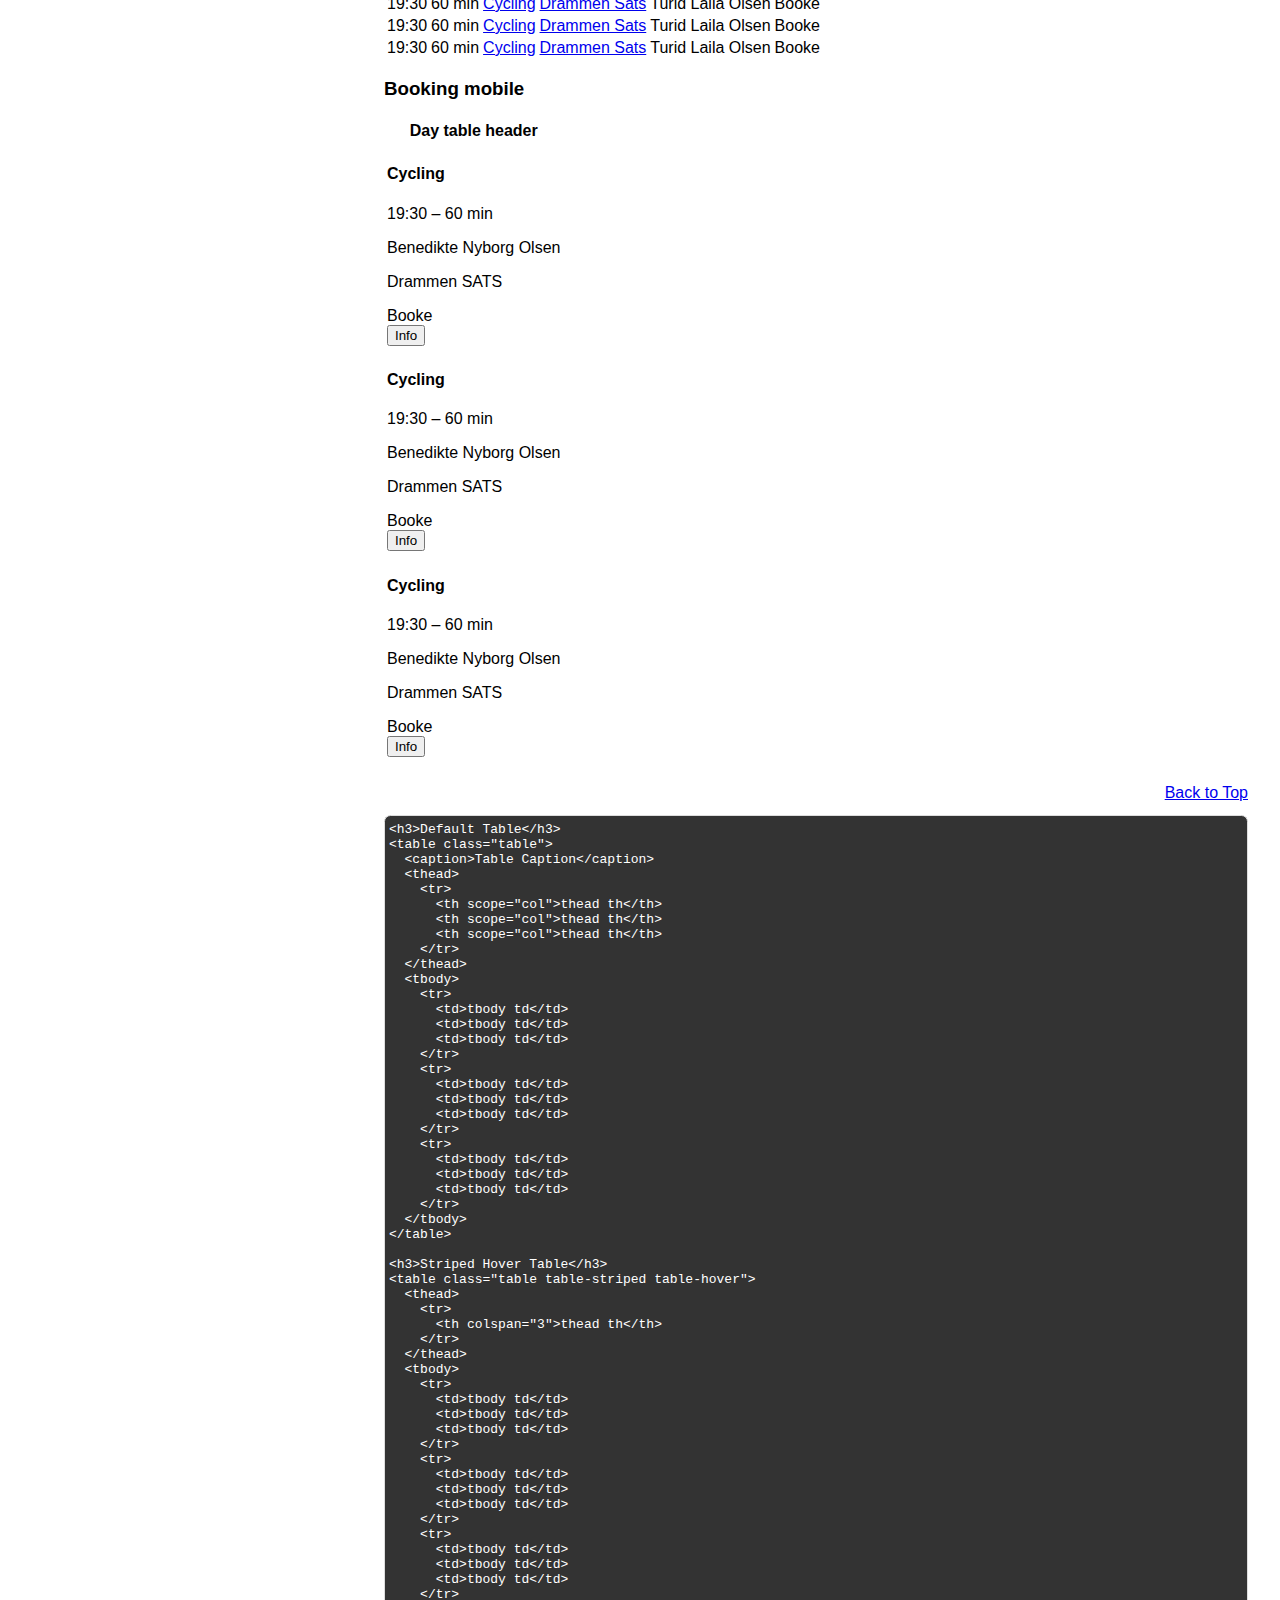
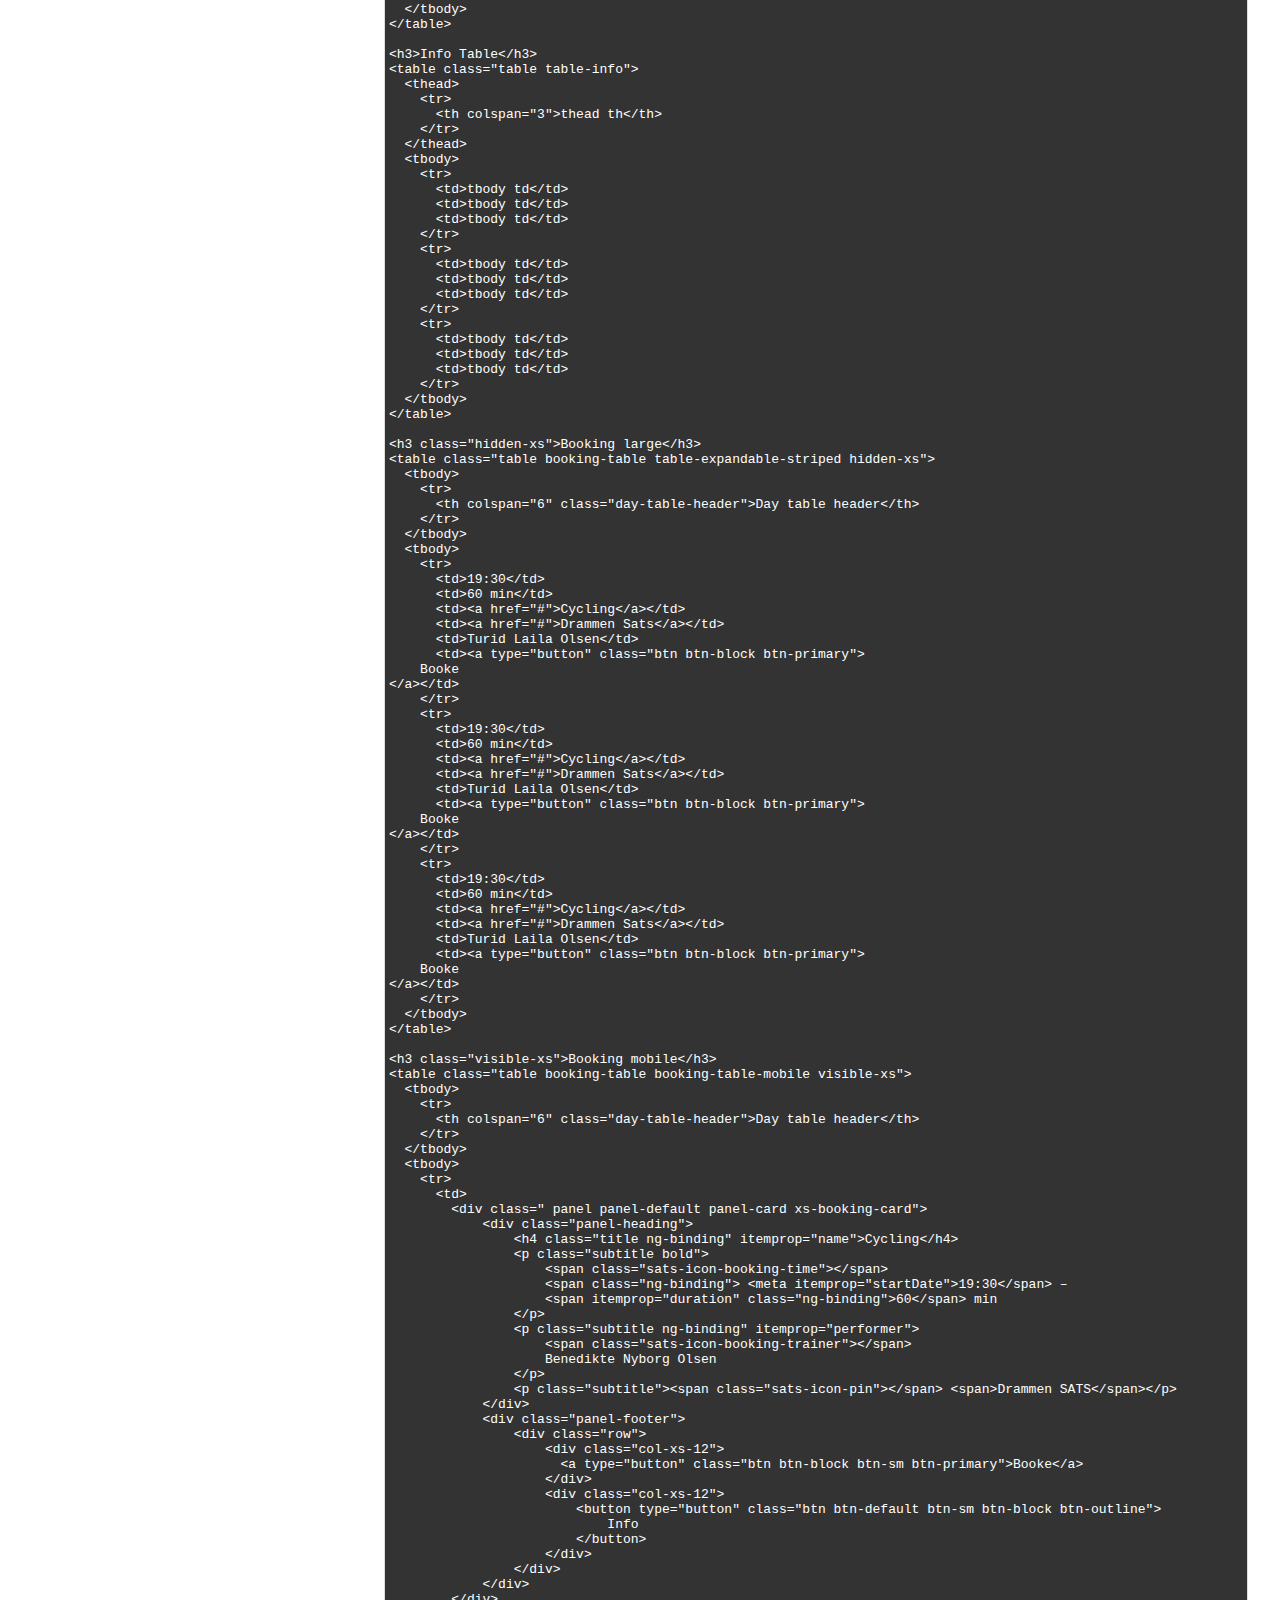
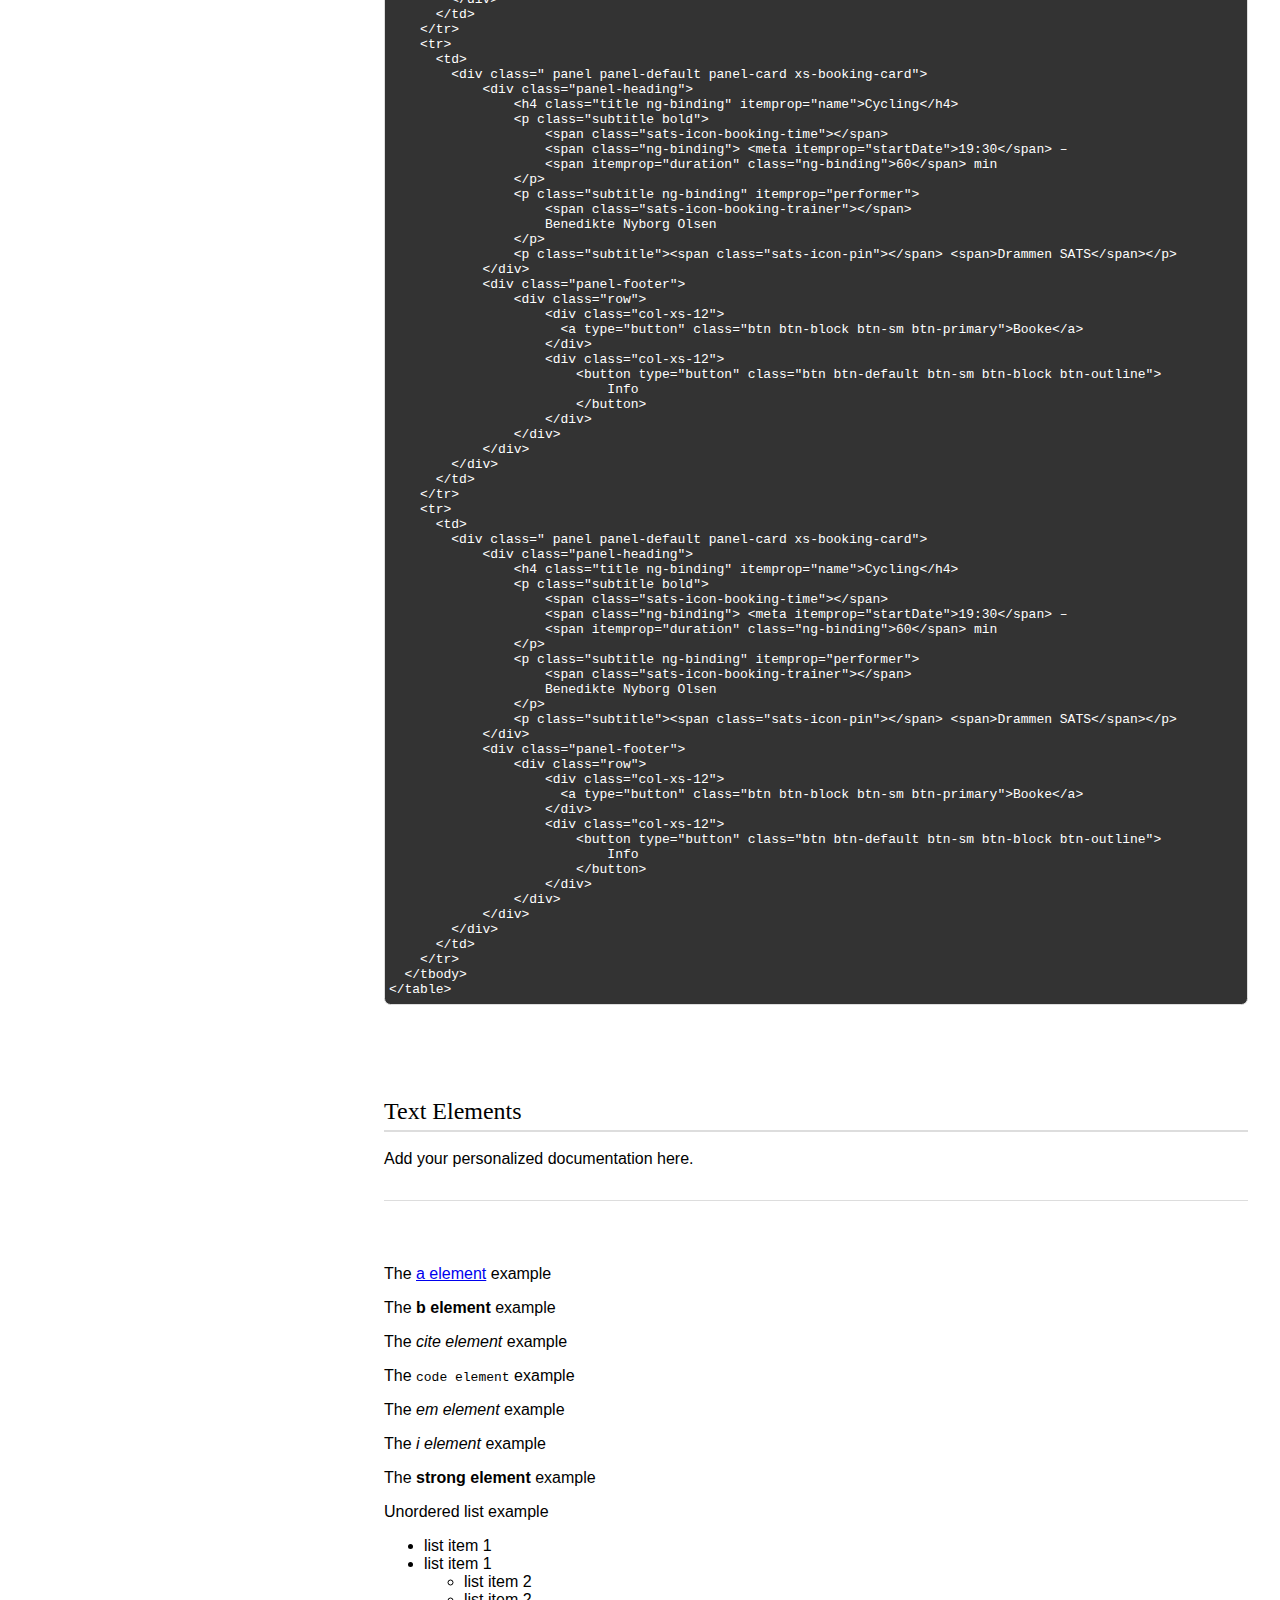
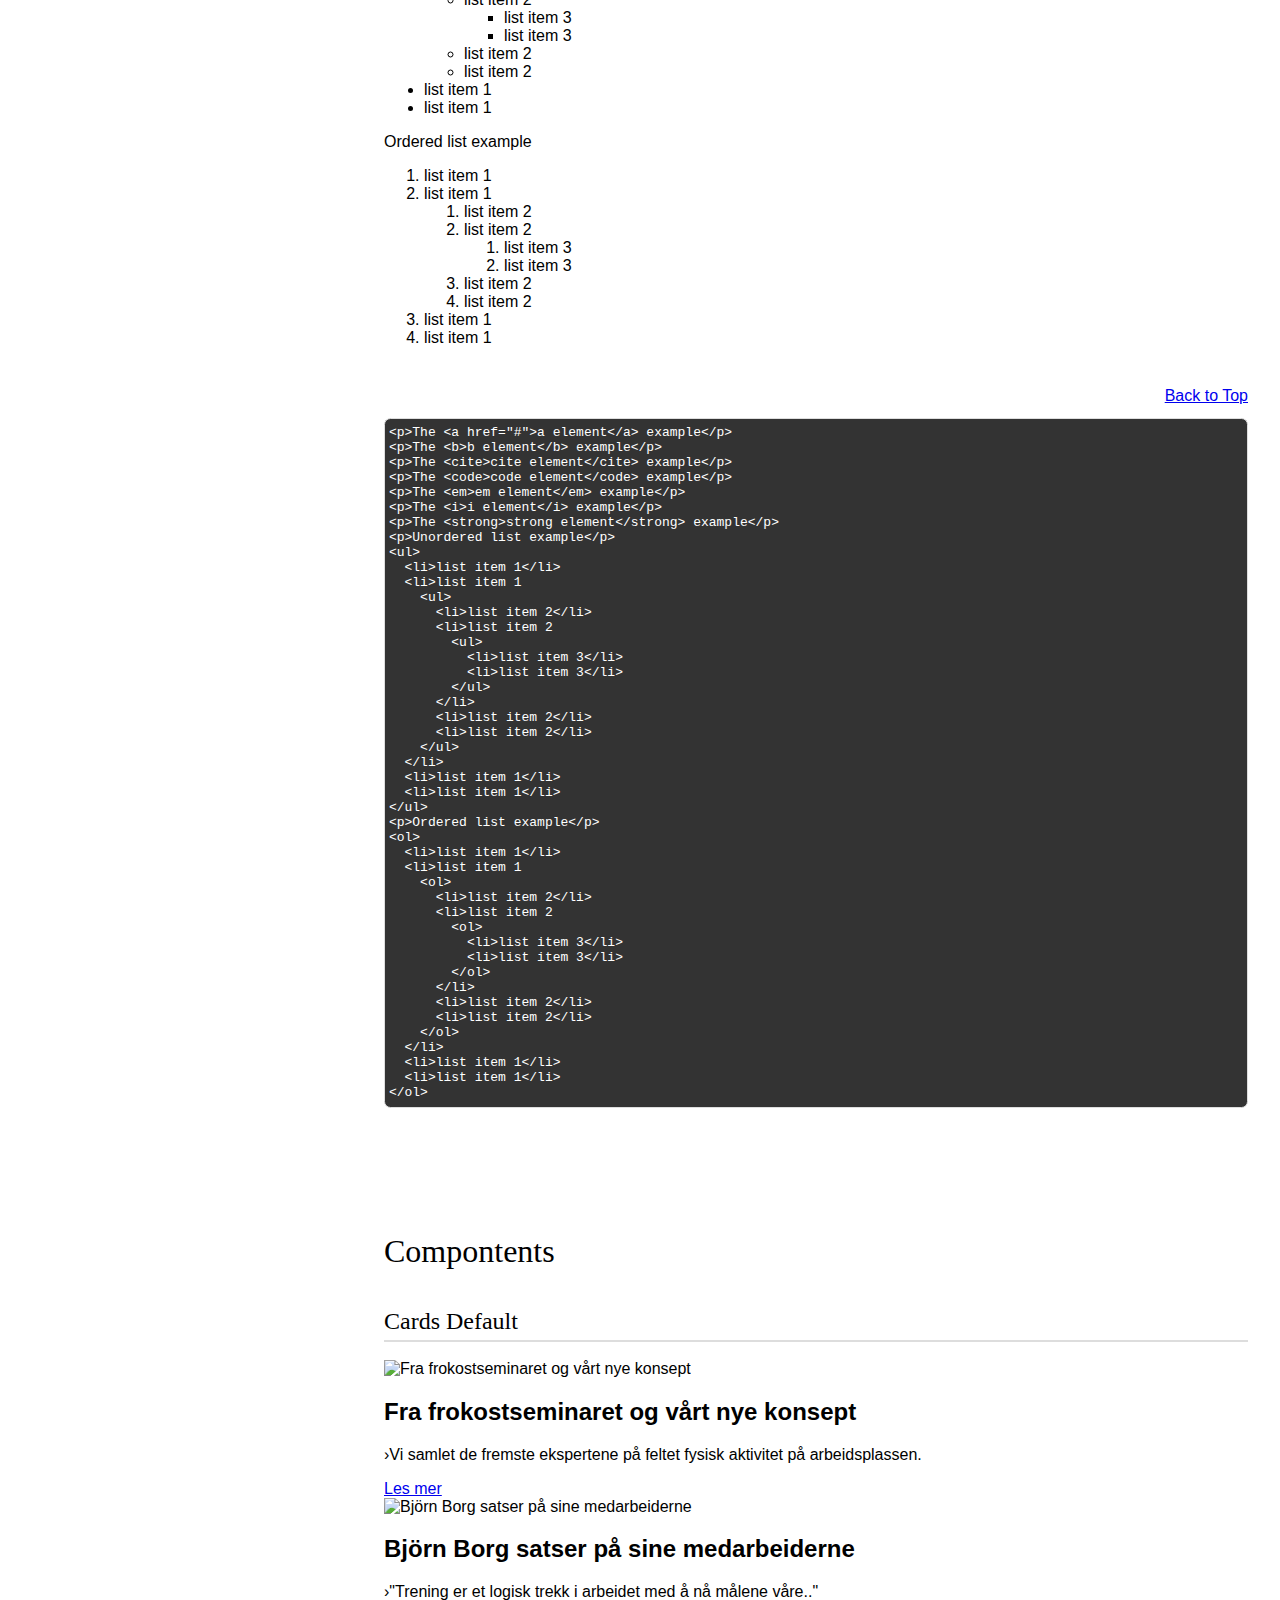
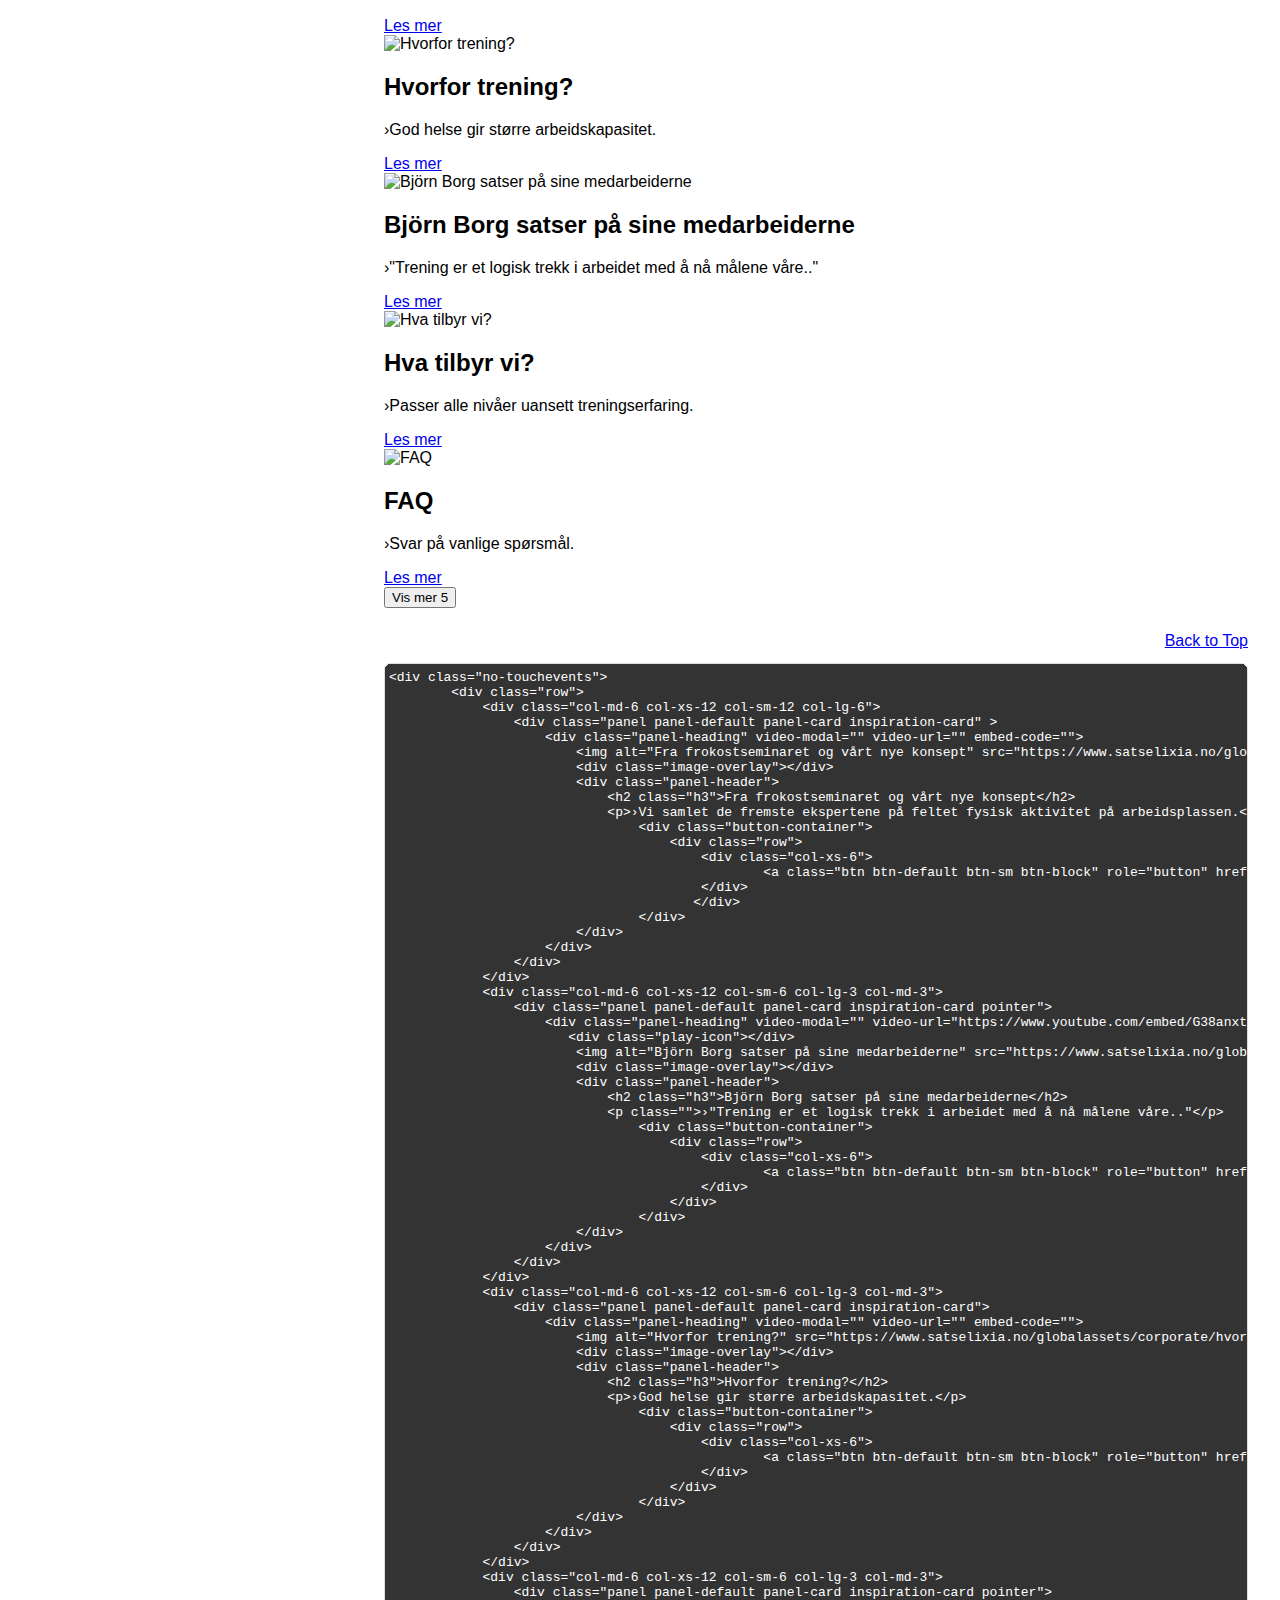
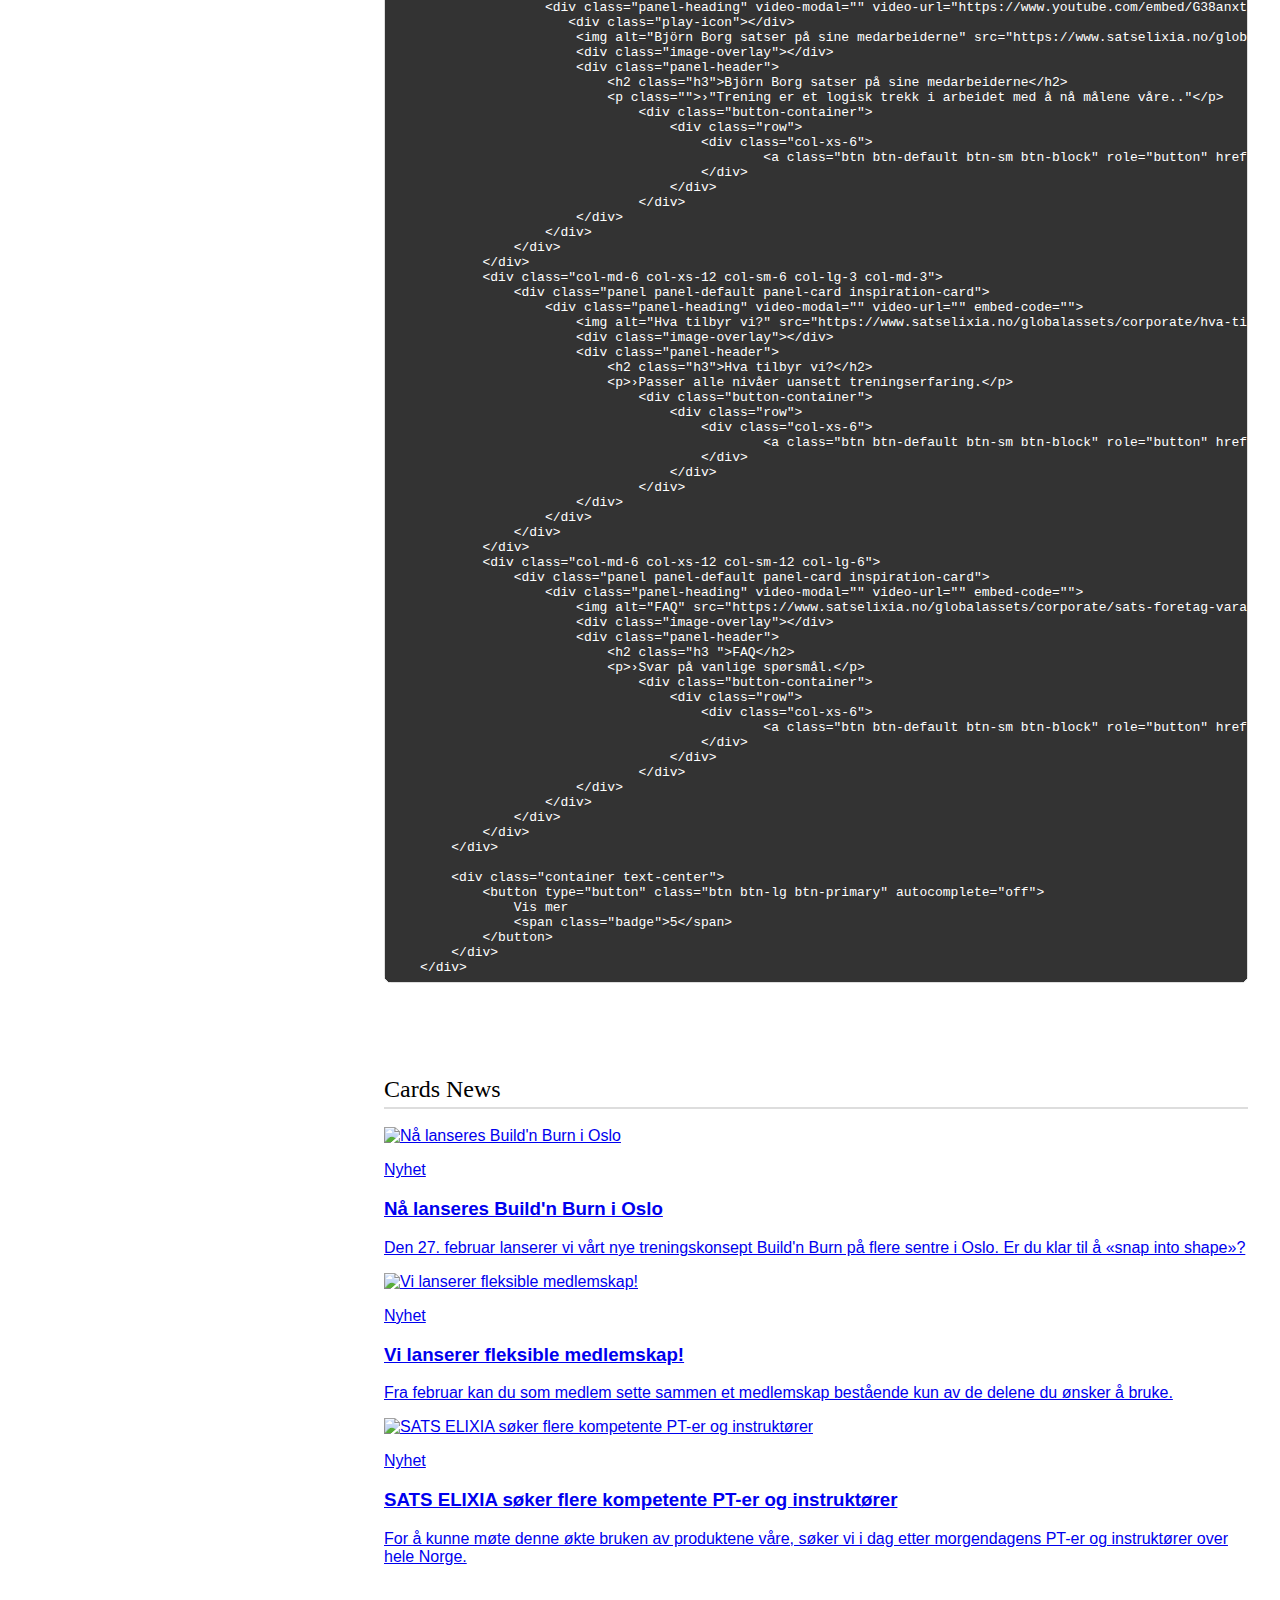
==== commit 3acdfd7e: "Update css/js app" ====
--- a/index.html
+++ b/index.html
@@ -2,7 +2,7 @@
 <html lang="en" class="no-js">
 <head>
 <meta charset="utf-8">
-  <title>Style Guide Boilerplate</title>
+  <title>Styleguide SATS ELIXIA</title>
   <meta name="viewport" content="width=device-width, initial-scale=1.0">
   <meta name="theme-color" content="#000000">
 
@@ -39,7 +39,7 @@
         </li>
       </ul>
 
-      <ul class="sg-nav-group"><li class="sg-subnav-parent"><h3 id="sg-markup-base" class="sg-h3 sg-title">base</h3><a class="sg-hash-link" href="#sg-markup-base"><span class="glyphicon glyphicon-link" aria-hidden="true"></span></a><ul class="sg-nav-group"><li><a href="#sg-markup-base-buttons-html">buttons</a></li><li><a href="#sg-markup-base-forms-html">forms</a></li><li><a href="#sg-markup-base-headings-html">headings</a></li><li><a href="#sg-markup-base-hr-html">hr</a></li><li><a href="#sg-markup-base-media-html">media</a></li><li><a href="#sg-markup-base-tables-html">tables</a></li><li><a href="#sg-markup-base-text-elements-html">text elements</a></li></ul></li><li class="sg-subnav-parent"><h3 id="sg-markup-compontents" class="sg-h3 sg-title">compontents</h3><a class="sg-hash-link" href="#sg-markup-compontents"><span class="glyphicon glyphicon-link" aria-hidden="true"></span></a><ul class="sg-nav-group"><li><a href="#sg-markup-compontents-Cards-default-html">Cards default</a></li><li><a href="#sg-markup-compontents-Cards-news-html">Cards news</a></li><li><a href="#sg-markup-compontents-breadcrumbs-html">breadcrumbs</a></li><li><a href="#sg-markup-compontents-collapse-html">collapse</a></li><li><a href="#sg-markup-compontents-hero-html">hero</a></li></ul></li></ul>    </div><!--/.sg-sidebar-->
+      <ul class="sg-nav-group"><li class="sg-subnav-parent"><h3 id="sg-markup-base" class="sg-h3 sg-title">base</h3><a class="sg-hash-link" href="#sg-markup-base"><span class="glyphicon glyphicon-link" aria-hidden="true"></span></a><ul class="sg-nav-group"><li><a href="#sg-markup-base-buttons-html">buttons</a></li><li><a href="#sg-markup-base-forms-html">forms</a></li><li><a href="#sg-markup-base-headings-html">headings</a></li><li><a href="#sg-markup-base-hr-html">hr</a></li><li><a href="#sg-markup-base-media-html">media</a></li><li><a href="#sg-markup-base-tables-html">tables</a></li><li><a href="#sg-markup-base-text-elements-html">text elements</a></li></ul></li><li class="sg-subnav-parent"><h3 id="sg-markup-compontents" class="sg-h3 sg-title">compontents</h3><a class="sg-hash-link" href="#sg-markup-compontents"><span class="glyphicon glyphicon-link" aria-hidden="true"></span></a><ul class="sg-nav-group"><li><a href="#sg-markup-compontents-Cards-default-html">Cards default</a></li><li><a href="#sg-markup-compontents-Cards-news-html">Cards news</a></li><li><a href="#sg-markup-compontents-breadcrumbs-html">breadcrumbs</a></li><li><a href="#sg-markup-compontents-button-list-html">button list</a></li><li><a href="#sg-markup-compontents-collapse-html">collapse</a></li><li><a href="#sg-markup-compontents-hero-html">hero</a></li></ul></li></ul>    </div><!--/.sg-sidebar-->
 
     <div id="main" class="sg-main container" role="main">
         <div id="top" class="sg-header" role="banner">
@@ -1162,8 +1162,7 @@
                 &lt;/div&gt;
             &lt;/div&gt;
         &lt;/div&gt;
-    &lt;/div&gt;</code></pre></div></div></div><div class="sg-section"><h2 id="sg-markup-compontents-breadcrumbs-html" class="sg-h2 sg-title">breadcrumbs</h2><a class="sg-hash-link" href="#sg-markup-compontents-breadcrumbs-html"><span class="glyphicon glyphicon-link" aria-hidden="true"></span></a><div class="sg-sub-section sg-doc"><div class="markdown-body"><p>Add your personalized documentation here.</p></div></div><div class="sg-sub-section sg-example"><!-- Sample pattern, your site's patterns will be different -->
-<ol class="breadcrumb ng-scope">
+    &lt;/div&gt;</code></pre></div></div></div><div class="sg-section"><h2 id="sg-markup-compontents-breadcrumbs-html" class="sg-h2 sg-title">breadcrumbs</h2><a class="sg-hash-link" href="#sg-markup-compontents-breadcrumbs-html"><span class="glyphicon glyphicon-link" aria-hidden="true"></span></a><div class="sg-sub-section sg-doc"><div class="markdown-body"><p>Add your personalized documentation here.</p></div></div><div class="sg-sub-section sg-example"><ol class="breadcrumb">
                 <li class="start-page">
                     <a href="/"><span class="glyphicon glyphicon-home" aria-hidden="true"></span></a>
                 </li>
@@ -1173,18 +1172,16 @@
                     <li class="hidden-xs-inline">
                         <a href="/treningssentre/">Treningssentre</a>
                     </li>
-                        <li class="visible-xs-inline" ng-show="showExtendedBreadcrums != true">
-                            <a ng-click="showExtendedBreadcrums = true;">(...)</a>
+                        <li class="visible-xs-inline">
+                            <a>(...)</a>
                         </li>
-                        <!-- ngIf: showExtendedBreadcrums -->
                     <li class="hidden-xs-inline">
                         <a href="/treningssentre/oslo/">Oslo</a>
                     </li>
                 <li>
                     Akersgata SATS
                 </li>
-    </ol></div><div class="sg-sub-section"><div class="sg-markup-controls"><button type="button" class="sg-btn sg-btn--source">View Source</button><a class="sg-btn--top" href="#top">Back to Top</a></div><div class="sg-source"><button type="button" class="sg-btn sg-btn--select">Copy Source</button><pre class="line-numbers"><code class="language-markup">&lt;!-- Sample pattern, your site's patterns will be different --&gt;
-&lt;ol class=&quot;breadcrumb ng-scope&quot;&gt;
+    </ol></div><div class="sg-sub-section"><div class="sg-markup-controls"><button type="button" class="sg-btn sg-btn--source">View Source</button><a class="sg-btn--top" href="#top">Back to Top</a></div><div class="sg-source"><button type="button" class="sg-btn sg-btn--select">Copy Source</button><pre class="line-numbers"><code class="language-markup">&lt;ol class=&quot;breadcrumb&quot;&gt;
                 &lt;li class=&quot;start-page&quot;&gt;
                     &lt;a href=&quot;/&quot;&gt;&lt;span class=&quot;glyphicon glyphicon-home&quot; aria-hidden=&quot;true&quot;&gt;&lt;/span&gt;&lt;/a&gt;
                 &lt;/li&gt;
@@ -1194,17 +1191,36 @@
                     &lt;li class=&quot;hidden-xs-inline&quot;&gt;
                         &lt;a href=&quot;/treningssentre/&quot;&gt;Treningssentre&lt;/a&gt;
                     &lt;/li&gt;
-                        &lt;li class=&quot;visible-xs-inline&quot; ng-show=&quot;showExtendedBreadcrums != true&quot;&gt;
-                            &lt;a ng-click=&quot;showExtendedBreadcrums = true;&quot;&gt;(...)&lt;/a&gt;
+                        &lt;li class=&quot;visible-xs-inline&quot;&gt;
+                            &lt;a&gt;(...)&lt;/a&gt;
                         &lt;/li&gt;
-                        &lt;!-- ngIf: showExtendedBreadcrums --&gt;
                     &lt;li class=&quot;hidden-xs-inline&quot;&gt;
                         &lt;a href=&quot;/treningssentre/oslo/&quot;&gt;Oslo&lt;/a&gt;
                     &lt;/li&gt;
                 &lt;li&gt;
                     Akersgata SATS
                 &lt;/li&gt;
-    &lt;/ol&gt;</code></pre></div></div></div><div class="sg-section"><h2 id="sg-markup-compontents-collapse-html" class="sg-h2 sg-title">collapse</h2><a class="sg-hash-link" href="#sg-markup-compontents-collapse-html"><span class="glyphicon glyphicon-link" aria-hidden="true"></span></a><div class="sg-sub-section sg-doc"><div class="markdown-body"><p>To get proper styling wrap panel group in <code>.customer-service</code>.</p></div></div><div class="sg-sub-section sg-example"><div class="customer-service">
+    &lt;/ol&gt;</code></pre></div></div></div><div class="sg-section"><h2 id="sg-markup-compontents-button-list-html" class="sg-h2 sg-title">button list</h2><a class="sg-hash-link" href="#sg-markup-compontents-button-list-html"><span class="glyphicon glyphicon-link" aria-hidden="true"></span></a><div class="sg-sub-section sg-example"><div class="filter-container text-center">
+<a class="btn btn-lg btn-primary" href="#">Stor Oslo (inkl. Drammen)</a>
+<a class="btn btn-lg btn-primary" href="#">Bergen</a>
+<a class="btn btn-lg btn-primary" href="#">Grenland</a>
+<a class="btn btn-lg btn-primary" href="#">Kristiansand</a>
+<a class="btn btn-lg btn-primary" href="#">Rogaland</a>
+<a class="btn btn-lg btn-primary" href="#">Tromsø</a>
+<a class="btn btn-lg btn-primary" href="#">Hønefoss</a>
+<a class="btn btn-lg btn-primary" href="#">Lillehammer</a>
+<a class="btn btn-lg btn-primary" href="#">Østfold</a>
+</div></div><div class="sg-sub-section"><div class="sg-markup-controls"><button type="button" class="sg-btn sg-btn--source">View Source</button><a class="sg-btn--top" href="#top">Back to Top</a></div><div class="sg-source"><button type="button" class="sg-btn sg-btn--select">Copy Source</button><pre class="line-numbers"><code class="language-markup">&lt;div class=&quot;filter-container text-center&quot;&gt;
+&lt;a class=&quot;btn btn-lg btn-primary&quot; href=&quot;#&quot;&gt;Stor Oslo (inkl. Drammen)&lt;/a&gt;
+&lt;a class=&quot;btn btn-lg btn-primary&quot; href=&quot;#&quot;&gt;Bergen&lt;/a&gt;
+&lt;a class=&quot;btn btn-lg btn-primary&quot; href=&quot;#&quot;&gt;Grenland&lt;/a&gt;
+&lt;a class=&quot;btn btn-lg btn-primary&quot; href=&quot;#&quot;&gt;Kristiansand&lt;/a&gt;
+&lt;a class=&quot;btn btn-lg btn-primary&quot; href=&quot;#&quot;&gt;Rogaland&lt;/a&gt;
+&lt;a class=&quot;btn btn-lg btn-primary&quot; href=&quot;#&quot;&gt;Tromsø&lt;/a&gt;
+&lt;a class=&quot;btn btn-lg btn-primary&quot; href=&quot;#&quot;&gt;Hønefoss&lt;/a&gt;
+&lt;a class=&quot;btn btn-lg btn-primary&quot; href=&quot;#&quot;&gt;Lillehammer&lt;/a&gt;
+&lt;a class=&quot;btn btn-lg btn-primary&quot; href=&quot;#&quot;&gt;Østfold&lt;/a&gt;
+&lt;/div&gt;</code></pre></div></div></div><div class="sg-section"><h2 id="sg-markup-compontents-collapse-html" class="sg-h2 sg-title">collapse</h2><a class="sg-hash-link" href="#sg-markup-compontents-collapse-html"><span class="glyphicon glyphicon-link" aria-hidden="true"></span></a><div class="sg-sub-section sg-doc"><div class="markdown-body"><p>To get proper styling wrap panel group in <code>.customer-service</code>.</p></div></div><div class="sg-sub-section sg-example"><div class="customer-service">
 	<div class="panel-group" role="tablist" aria-multiselectable="true">
        <div class="panel panel-default panel-faq">
             <div class="panel-heading" role="tab">
@@ -1641,9 +1657,8 @@
   <!--[if gt IE 8]><!--><script src="vendor/prism/prism.js"></script><!--<![endif]-->
   <script src="https://ajax.googleapis.com/ajax/libs/jquery/2.1.4/jquery.min.js"></script>
   <script src="js/sg-scripts.js"></script>
-
-  <script src="https://www.satselixia.no/bundles/scriptsExternal?v=poSCbip9EVnBTt67ZLTDG_BtRVQzzVxJMhyjjQgQrw01"></script>
-    <script src="https://www.satselixia.no/bundles/scriptsInternal?v=w9qQoIN2zLs0ih1GlNKMz7cNXyq3KpeqQlkZL4kIg1Y1"></script>
+  <script src="https://hfnstyle.herokuapp.com/bundles/js-external.js"></script>
+  <script src="https://hfnstyle.herokuapp.com/bundles/js-internal.js"></script>
 
 </body>
 </html>
--- a/css/style.css
+++ b/css/style.css
@@ -0,0 +1,51 @@
+ @import url("https://hfnstyle.herokuapp.com/bundles/styles/css.css");
+
+ body {
+  font-family: "HelveticaNeue", "Helvetica", Arial, sans-serif;
+}
+
+img, svg, video, audio {
+  
+}
+@font-face {
+    font-family: 'sats-icons';
+    src: url(/../fonts/sats-icons/sats-icons.eot);
+    src: url('../fonts/sats-icons/sats-icons.eot?#iefix') format('embedded-opentype'), url('../fonts/sats-icons/sats-icons.woff') format('woff'), url('../fonts/sats-icons/sats-icons.ttf') format('truetype'), url('../fonts/sats-icons/sats-icons.svg') format('svg');
+    font-weight: normal;
+    font-style: normal;
+}
+@font-face {
+  font-family: 'Glyphicons Halflings';
+  src: url('../fonts/glyphicons/glyphicons-halflings-regular.eot');
+  src: url('../fonts/glyphicons/glyphicons-halflings-regular.eot?#iefix') format('embedded-opentype'),
+       url('../fonts/glyphicons/glyphicons-halflings-regular.woff2') format('woff2'),
+       url('../fonts/glyphicons/glyphicons-halflings-regular.woff') format('woff'),
+       url('../fonts/glyphicons/glyphicons-halflings-regular.ttf') format('truetype'),
+       url('../fonts/glyphicons/glyphicons-halflings-regular.svg') format('svg');
+}
+@font-face {
+  font-family: 'GuardianEgyptianWeb';
+  src: url('../fonts/guardian-egyptian-web/GuardianEgyptianWeb-Light.eot');
+  src: url('../fonts/guardian-egyptian-web/GuardianEgyptianWeb-Light.eot?#iefix') format('embedded-opentype'),
+  url('../fonts/guardian-egyptian-web/GuardianEgyptianWeb-Light.woff') format('woff'),
+  url('../fonts/guardian-egyptian-web/GuardianEgyptianWeb-Light.ttf') format('truetype'),
+  url('../fonts/guardian-egyptian-web/GuardianEgyptianWeb-Light.svg#GuardianEgyptianWeb') format('svg');
+  font-weight: 300;
+  font-style: normal;
+  font-stretch: normal;
+}
+
+@font-face {
+  font-family: 'GuardianEgyptianWeb';
+  src: url('../fonts/guardian-egyptian-web/GuardianEgyptianWeb-Medium.eot');
+  src: url('../fonts/guardian-egyptian-web/GuardianEgyptianWeb-Medium.eot?#iefix') format('embedded-opentype'),
+  url('../fonts/guardian-egyptian-web/GuardianEgyptianWeb-Medium.woff') format('woff'),
+  url('../fonts/guardian-egyptian-web/GuardianEgyptianWeb-Medium.ttf') format('truetype'),
+  url('../fonts/guardian-egyptian-web/GuardianEgyptianWeb-Medium.svg#GuardianEgyptianWeb') format('svg');
+  font-weight: 500;
+  font-style: normal;
+  font-stretch: normal;
+}
+
+
+
